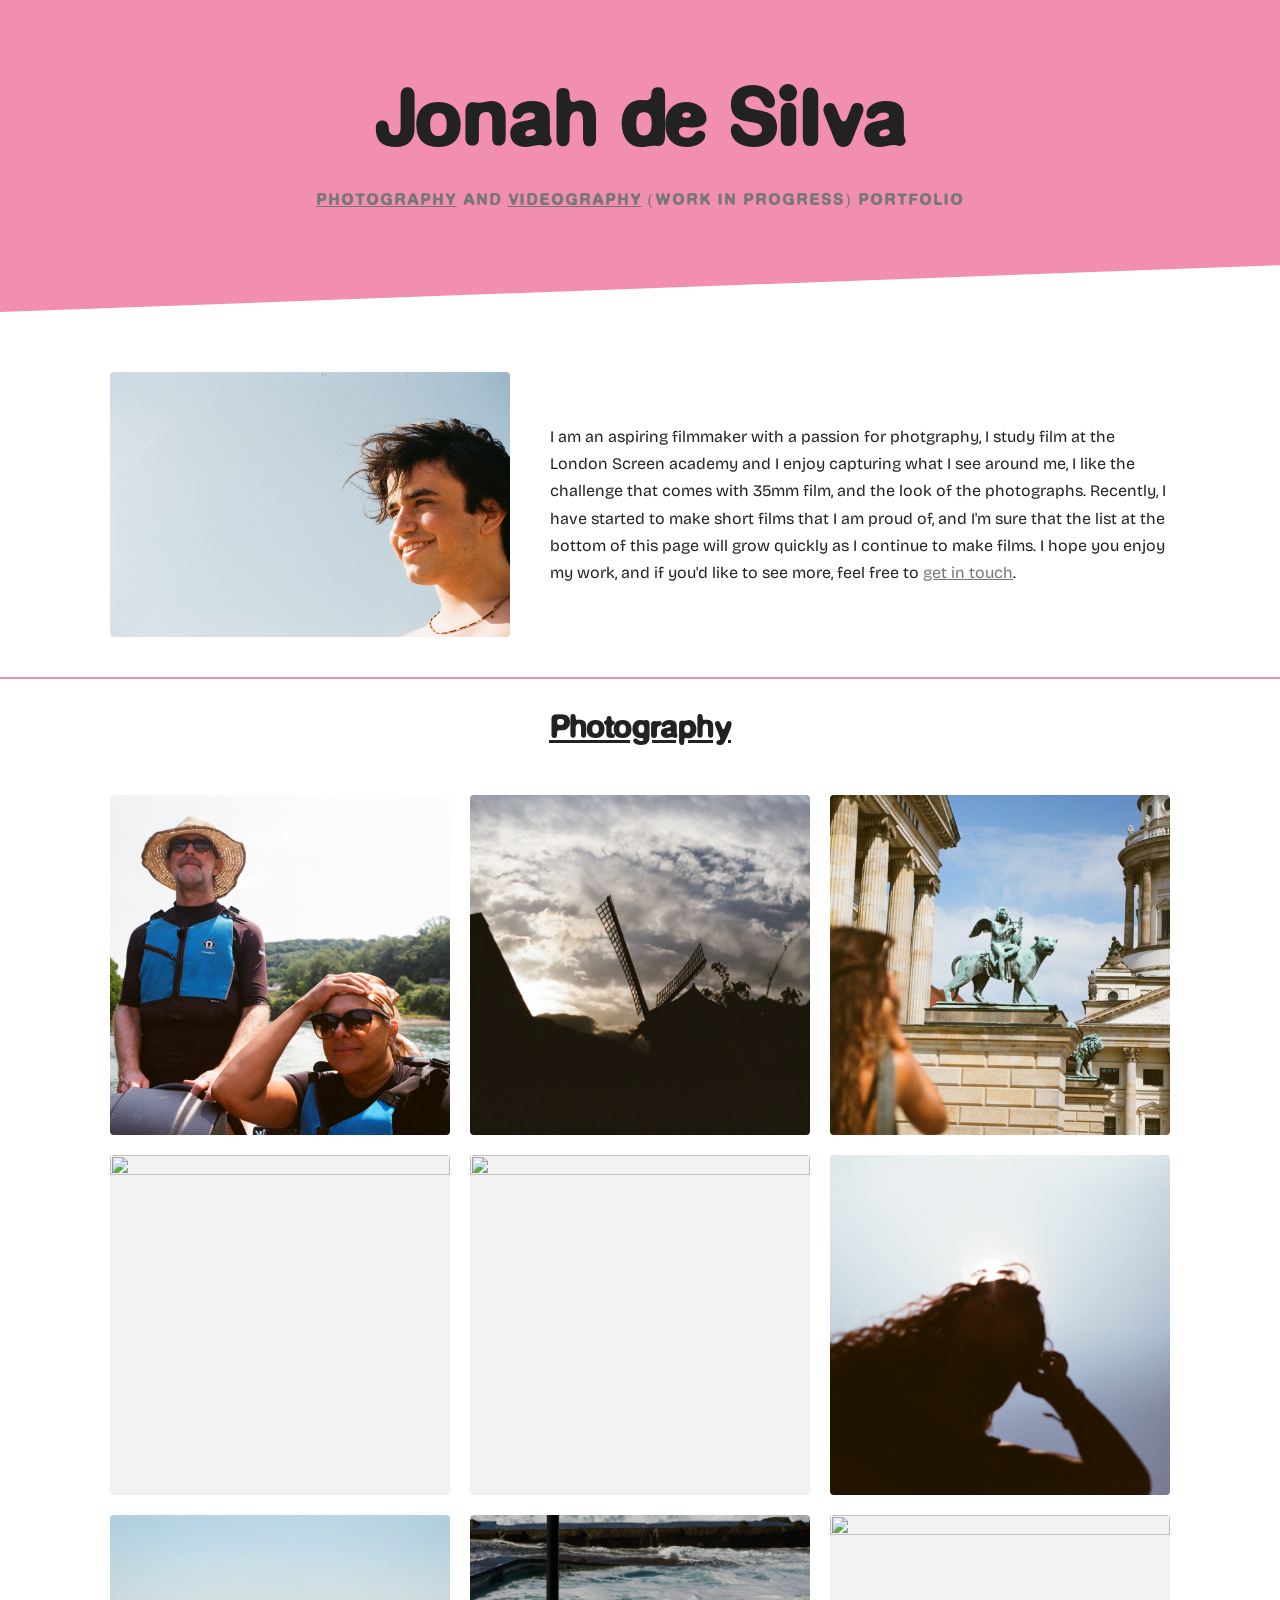
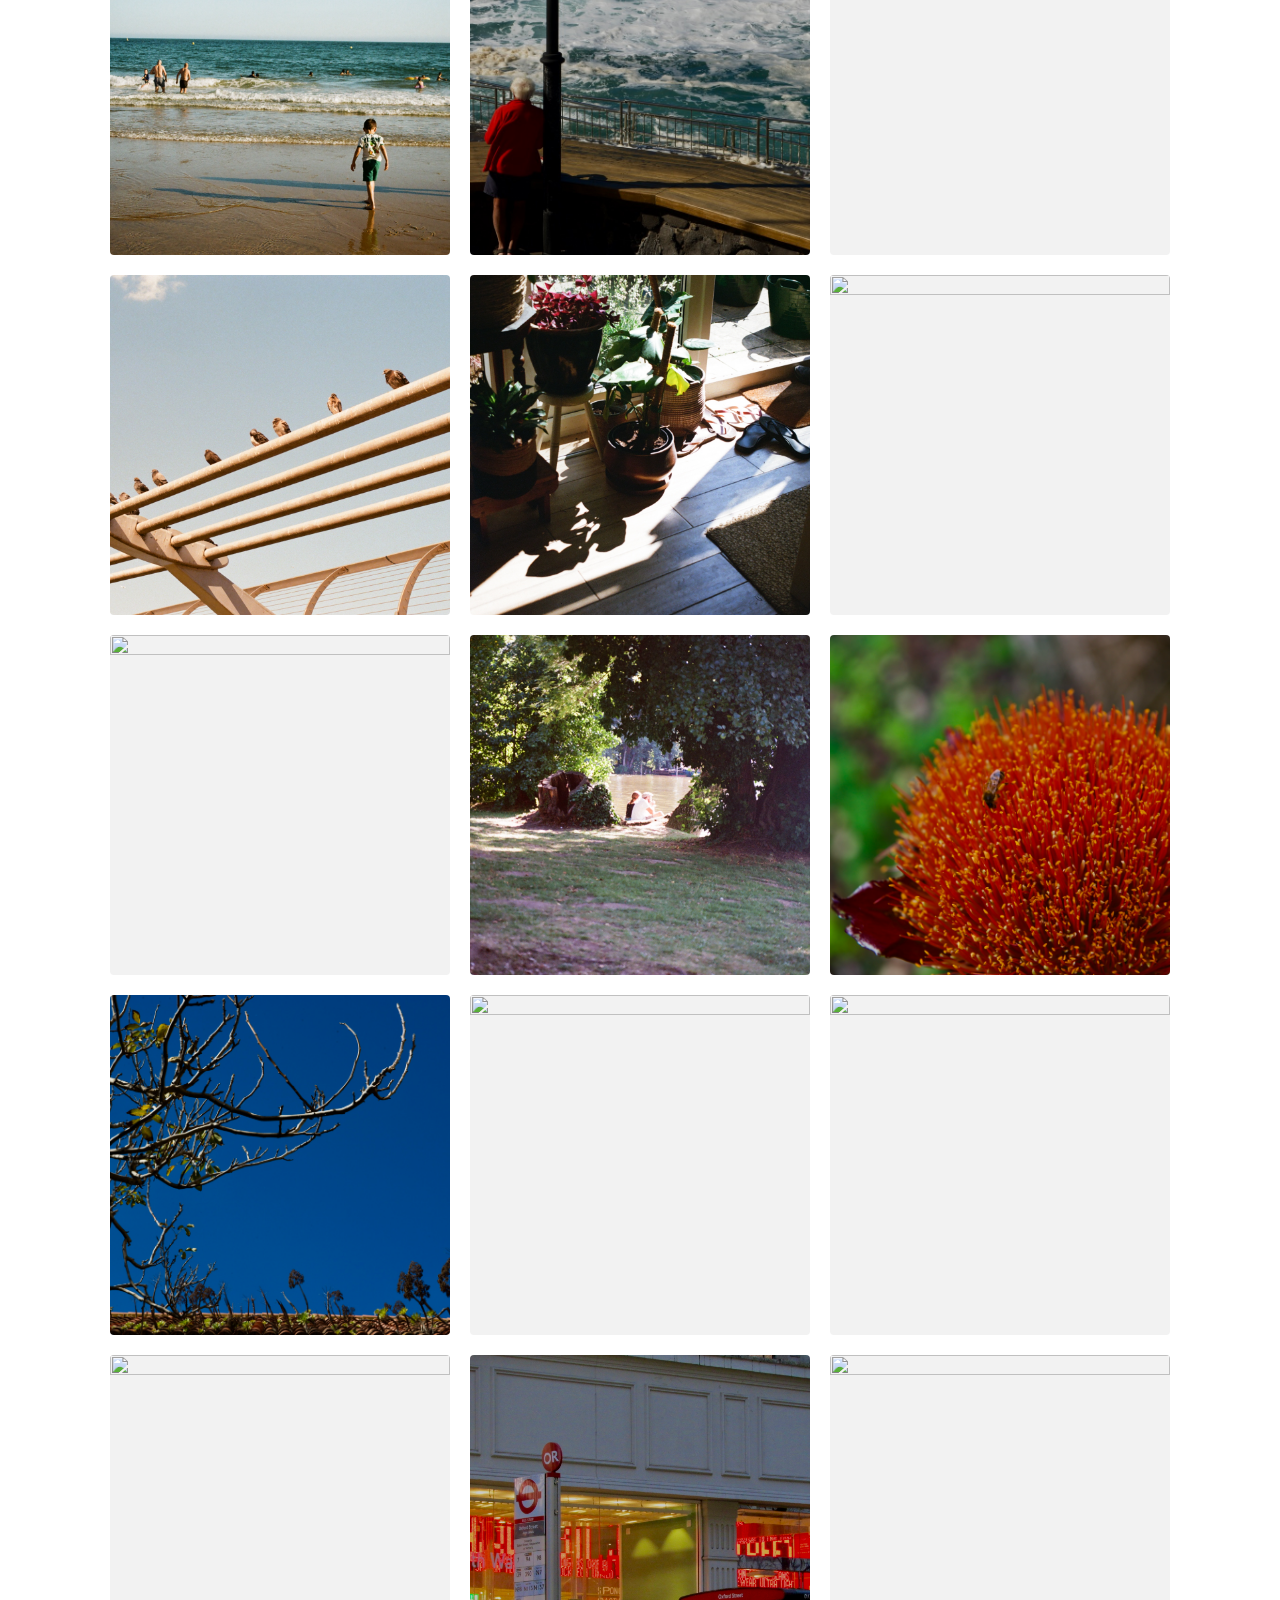
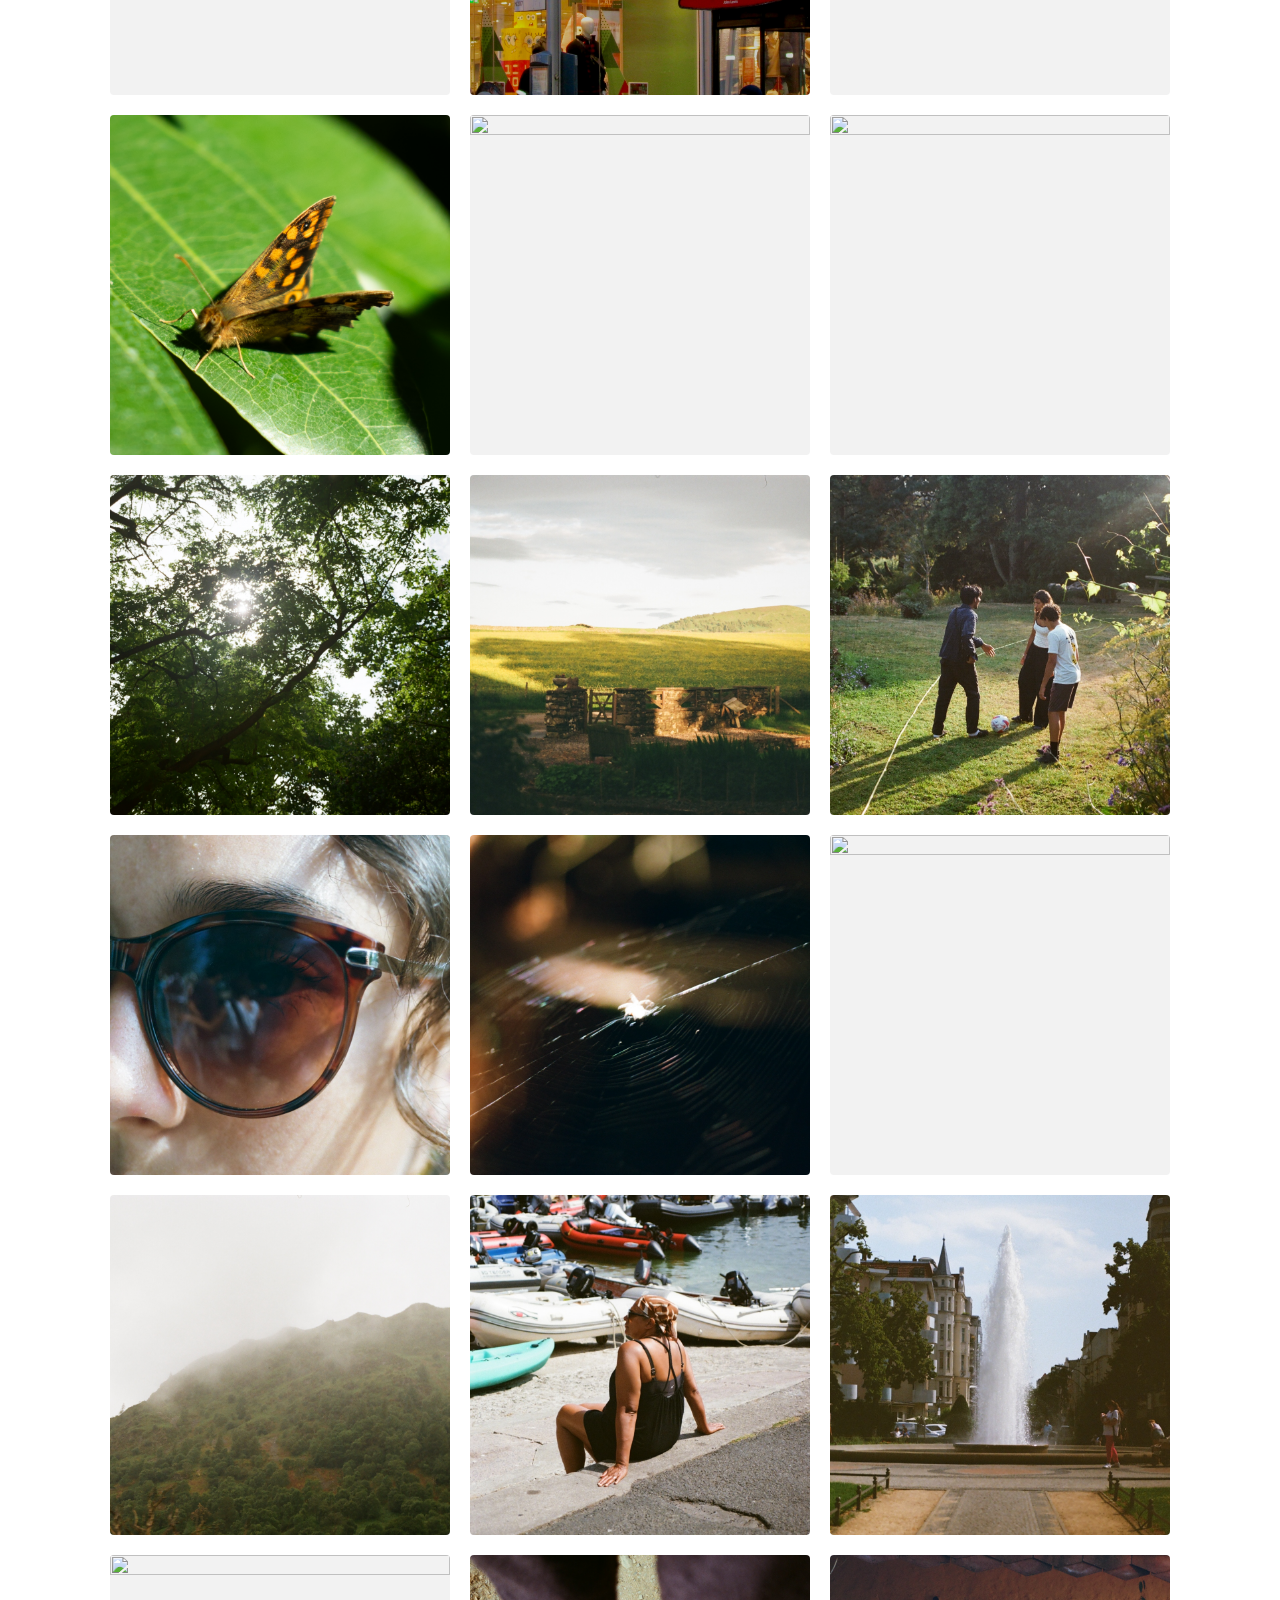
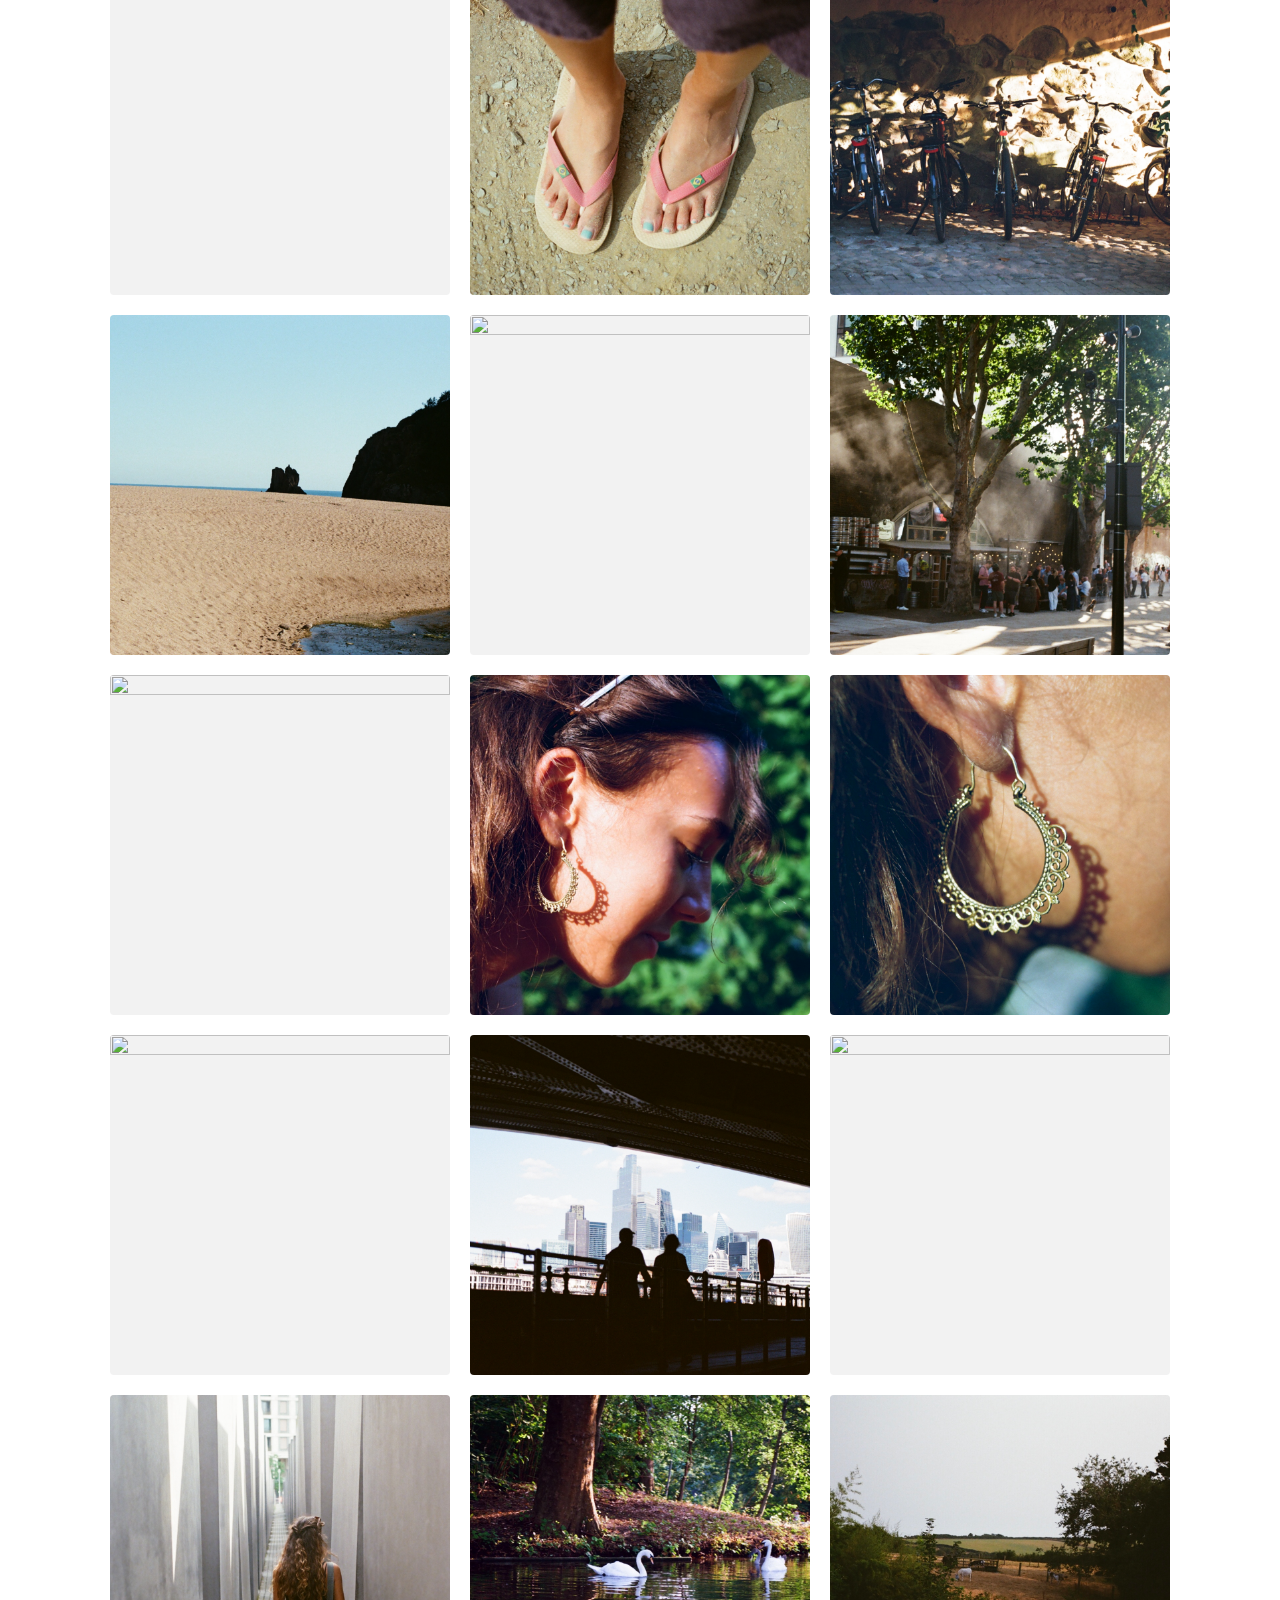
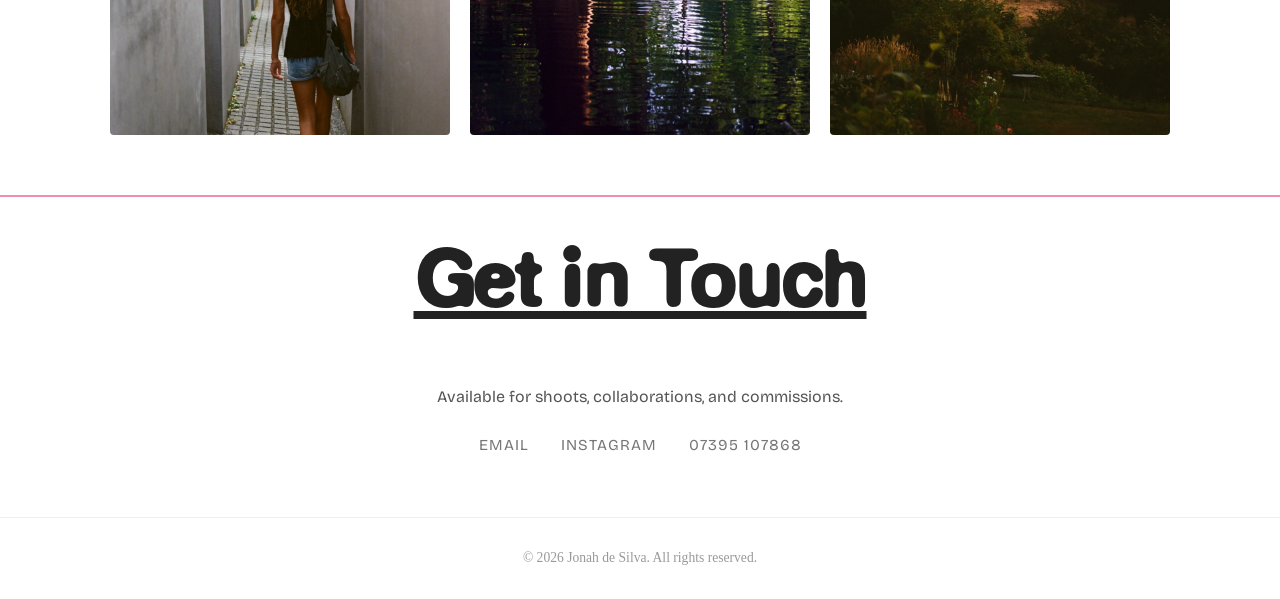
==== index.html @ 6e2b841e "got rid of videos" ====
<!DOCTYPE html>
<html lang="en">
<head>
  <meta charset="UTF-8">
  <meta name="viewport" content="width=device-width, initial-scale=1.0">
  <title>Jonah de Silva</title>
  <link rel="stylesheet" href="style.css">
</head>
<script>
document.addEventListener('DOMContentLoaded', () => {
  document.querySelectorAll('.gallery-item img').forEach(img => {
    img.addEventListener('click', () => {
      img.classList.toggle('zoomed');
      document.body.classList.toggle('lightbox-open');
    });
  });
});  
document.querySelectorAll('.video-item video').forEach(video => {
  video.addEventListener('play', () => {
    document.querySelectorAll('.video-item video').forEach(other => {
      if (other !== video) other.pause();
    });
  });
});
</script>
<body>

  <header class="site-header">
    <h1 class="site-title">Jonah de Silva</h1>
    <p class="site-subtitle"><a href="#photo-gallery">Photography</a> and <a href="#video-gallery">Videography</a> (work in progress) Portfolio</p>
  </header>
 <section class="about-me">
  <div class="about-me-photo">
    <img src="media/photos/headshot.jpg">
  </div>
  <div class="about-me-text">
    <p>I am an aspiring filmmaker with a passion for photgraphy, I study film at the London Screen academy and I enjoy capturing what I see around me, I like the challenge that comes with 35mm film, and the look of the photographs. Recently, I have started to make short films that I am proud of, and I'm sure that the list at the bottom of this page will grow quickly as I continue to make films. I hope you enjoy my work, and if you'd like to see more, feel free to <a href="#contact">get in touch</a>.
</p>
  </div>
</section>
<hr class="pink">
<br>
<h1 class="section-title">Photography</h1>
  <main class="gallery" id="photo-gallery">


        
        <figure class="gallery-item">
            <img src="media/photos/captain & first mate.jpg">
        </figure>
        
        <figure class="gallery-item">
            <img src="media/photos/windmill.jpg">
        </figure>
        
        <figure class="gallery-item">
            <img src="media/photos/genius of music.jpg">
        </figure>
        
        <figure class="gallery-item">
            <img src="media/photos/washing line.jpg">
        </figure>
        
        <figure class="gallery-item">
            <img src="media/photos/oranges.jpg">
        </figure>
        
        <figure class="gallery-item">
            <img src="media/photos/silhouette.jpg">
        </figure>
        
        <figure class="gallery-item">
            <img src="media/photos/english beach.jpg">
        </figure>
        
        <figure class="gallery-item">
            <img src="media/photos/man in red.jpg">
        </figure>
        
        <figure class="gallery-item">
            <img src="media/photos/girl in the sun.jpg">
        </figure>
        
        <figure class="gallery-item">
            <img src="media/photos/the flock.jpg">
        </figure>
        
        <figure class="gallery-item">
            <img src="media/photos/flip-flops 2.JPG">
        </figure>

        <figure class="gallery-item">
            <img src="media/photos/ship.jpg">
        </figure>
        
        <figure class="gallery-item">
            <img src="media/photos/orange flowers.jpg">
        </figure>
        
        <figure class="gallery-item">
            <img src="media/photos/couple.jpg">
        </figure>
        
        <figure class="gallery-item">
            <img src="media/photos/orange flower.jpg">
        </figure>
        
        <figure class="gallery-item">
            <img src="media/photos/tree and sky.jpg">
        </figure>
        
        <figure class="gallery-item">
            <img src="media/photos/santa maria.jpg">
        </figure>
        
        <figure class="gallery-item">
            <img src="media/photos/trafalgar square.jpg">
        </figure>
        
        <figure class="gallery-item">
            <img src="media/photos/girl with lights.jpg">
        </figure>
        
        <figure class="gallery-item">
            <img src="media/photos/uniqlo.jpg">
        </figure>
        
        <figure class="gallery-item">
            <img src="media/photos/squirrels.jpg">
        </figure>
        
        <figure class="gallery-item">
            <img src="media/photos/butterfly.jpg">
        </figure>
        
        <figure class="gallery-item">
            <img src="media/photos/doorway with graffiti.jpg">
        </figure>
        
        <figure class="gallery-item">
            <img src="media/photos/koi.jpg">
        </figure>
        
        <figure class="gallery-item">
            <img src="media/photos/sunlight through leaves.jpg">
        </figure>
        
        <figure class="gallery-item">
            <img src="media/photos/sunny cumbria.jpg">
        </figure>
        
        <figure class="gallery-item">
            <img src="media/photos/english country garden.jpg">
        </figure>
        
        <figure class="gallery-item">
            <img src="media/photos/glasses.jpg">
        </figure>
        
        <figure class="gallery-item">
            <img src="media/photos/spider's web.jpg">
        </figure>
        
        <figure class="gallery-item">
            <img src="media/photos/girl in red.jpg">
        </figure>
        
        <figure class="gallery-item">
            <img src="media/photos/foggy hill.jpg">
        </figure>
        
        <figure class="gallery-item">
            <img src="media/photos/woman at the seaside.jpg">
        </figure>
        
        <figure class="gallery-item">
            <img src="media/photos/fountain.jpg">
        </figure>
        
        <figure class="gallery-item">
            <img src="media/photos/flower specimen.jpg">
        </figure>
        
        <figure class="gallery-item">
            <img src="media/photos/flip-flops.jpg">
        </figure>
        
        <figure class="gallery-item">
            <img src="media/photos/bikes.jpg">
        </figure>
        
        <figure class="gallery-item">
            <img src="media/photos/rock.jpg">
        </figure>
        
        <figure class="gallery-item">
            <img src="media/photos/trapeze.jpg">
        </figure>
        
        <figure class="gallery-item">
            <img src="media/photos/waterloo sunset.jpg">
        </figure>

        <figure class="gallery-item">
            <img src="media/photos/trees.jpg">
        </figure>
        
        <figure class="gallery-item">
            <img src="media/photos/girl in the sun 2.jpg">
        </figure>
        
        <figure class="gallery-item">
            <img src="media/photos/earring.jpg">
        </figure>
        
        <figure class="gallery-item">
            <img src="media/photos/happy girl.jpg">
        </figure>
        
        <figure class="gallery-item">
            <img src="media/photos/under the bridge.jpg">
        </figure>
        
        <figure class="gallery-item">
            <img src="media/photos/tree.jpg">
        </figure>
        
        <figure class="gallery-item">
            <img src="media/photos/in memoriam.jpg">
        </figure>
        
        <figure class="gallery-item">
            <img src="media/photos/swan lake.jpg">
        </figure>
        
        <figure class="gallery-item">
            <img src="media/photos/horses.jpg">
        </figure>
        
  </main>
<hr class="pink">
<br>
<h1 class="contact-header" id="contact">Get in Touch</h1>
  <div class="contact-info">
    <p>Available for shoots, collaborations, and commissions.</p>
    <ul class="contact-links">
      <li><a href="mailto:jonahdesilva@icloud.com">Email</a></li>
      <li><a href="https://www.instagram.com/jonahdfilm" target="_blank">Instagram</a></li>
      <li><a href="tel:+44 7395 107868">07395 107868</a></li>
    </ul>
  </div>
  <footer class="site-footer">
    <p>&copy; 2026 Jonah de Silva. All rights reserved.</p>
  </footer>
<script>
document.addEventListener('DOMContentLoaded', () => {
  document.querySelectorAll('.gallery-item img').forEach(img => {
    img.addEventListener('click', () => {
      img.classList.toggle('zoomed');
      document.body.classList.toggle('lightbox-open');
    });
  });
});  
document.querySelectorAll('.video-item video').forEach(video => {
  video.addEventListener('play', () => {
    document.querySelectorAll('.video-item video').forEach(other => {
      if (other !== video) other.pause();
    });
  });
});
</script>
</body>
</html>
---- style.css ----
@font-face {
  font-family: Italiana;
  src: url(fonts/Italiana-Regular.ttf);
}
@font-face {
  font-family: DeFonte;
  src: url(fonts/DeFonte/DeFonte_reduced_DemiGras.otf);
}
@font-face {
  font-family: IBM Plex Mono;
  src: url(fonts/ibm_plex_mono/IBMPlexMono-Regular.ttf);
}
@font-face {
  font-family: Bricolage;
  src: url(fonts/BricolageGrotesque-VariableFont_opsz,wdth,wght.ttf);
}
html {
  scroll-behavior: smooth;
}
/* ===== Reset & base ===== */
* {
  box-sizing: border-box;
  margin: 0;
  padding: 0;
}

body {
  background-color: #ffffff;
  color: #222222;
  line-height: 1.5;
}

/* ===== Header ===== */
.site-header {
   text-align: center; 
   padding:  60px 20px 60px; 
   font-family: 'DeFonte';
  background-color: #f28fb1;
  clip-path: polygon(0 0, 100% 0, 100% 85%, 0 100%);
  padding-bottom: 100px;
  position: relative;
  overflow: hidden;
  }
.site-title {
  font-size: 5rem;
  font-weight: 600;
  letter-spacing: 0.5px;
  font-family: 'DeFonte';
}
a:link {
  color: #777777;
  text-decoration: underline;
}
a:visited {
  color: #777777;
  text-decoration: none;
}
.site-subtitle {
  margin-top: 8px;
  font-size: 1rem;
  color: #777777;
  text-transform: uppercase;
  letter-spacing: 2px;
}
.about-me {
  display: flex;
  align-items: center;
  gap: 40px;
  max-width: 1100px;
  margin: 0 auto;
  padding: 60px 20px 40px;
}

.about-me-photo {
  flex: 0 0 400px; /* fixed width for the image column */
}

.about-me-photo img {
  display: block;
  width: 100%;
  object-fit: cover;
  border-radius: 4px;
}

.about-me-text {
  flex: 1;
  font-family: 'Bricolage';
  font-size: 1rem;
  line-height: 1.7;
  color: #222222;
}

.section-title {
  font-family: 'DeFonte';
  font-size: 2rem;
  font-weight: 600;
  margin-bottom: 20px;
  text-align: center;
  color: #222222;
  text-decoration: underline;
}
hr.pink {
  border: 1px solid #f28fb1;
}
/* Stack vertically on small screens */
@media (max-width: 600px) {
  .about-me {
    flex-direction: column;
    text-align: center;
  }

  .about-me-photo {
    flex: none;
    width: 100%;
    max-width: 300px;
  }
}
/* ===== Photo grid ===== */
.gallery {
  display: grid;
  grid-template-columns: repeat(3, 1fr);
  gap: 20px;
  max-width: 1100px;
  margin: 0 auto;
  padding: 1.5rem 20px 60px;
}

.gallery-item {
  position: relative;
  overflow: hidden;
  border-radius: 4px;
  background-color: #f2f2f2;
}

.gallery-item img {
  display: block;
  width: 100%;
  aspect-ratio: 1 / 1;
  object-fit: cover;
  transition: transform 0.3s ease;
}

.gallery-item:hover img {
  transform: scale(1.05);
}
/* ===== Lightbox ===== */
.gallery-item img {
  cursor: zoom-in;
}

.gallery-item img.zoomed {
  position: fixed;
  top: 50%;
  left: 50%;
  transform: translate(-50%, -50%);
  width: auto;
  height: auto;
  max-width: calc(100vw - 2em);
  max-height: calc(100vh - 2em);
  object-fit: contain;
  background-color: transparent;
  border-radius: 8px;
  z-index: 1000;
  cursor: zoom-out;
  aspect-ratio: auto;
  transition: transform 0.3s ease, width 0.3s ease, height 0.3s ease;
}

body.lightbox-open::before {
  content: "";
  position: fixed;
  top: 0;
  left: 0;
  width: 100vw;
  height: 100vh;
  backdrop-filter: blur(12px);
  z-index: 999;
}

.site-footer {
  text-align: center;
  padding: 30px 20px;
  color: #999999;
  font-size: 0.85rem;
  border-top: 1px solid #eeeeee;
}

@media (max-width: 480px) {
  .gallery {
    grid-template-columns: 1fr;
  }
}

.video-gallery {
  max-width: 1100px;
  margin: 0 auto;
  display: grid;
  grid-template-columns: repeat(2, 1fr);
  gap: 1.5rem;
  padding: 1.5rem 20px 60px;
}

.video-item video {
  width: 100%;
  height: auto;
  display: block;
  border-radius: 4px;
}

.video-title {
  font-family: 'DeFonte';
  font-size: 1.5rem;
  font-weight: 600;
  margin-bottom: 0.5rem;
  text-align: center;
  color: #777777;
}
@media (max-width: 700px) {
  .video-gallery {
    grid-template-columns: 1fr;
  }
}

.contact-info {
  max-width: 1100px;
  margin: 0 auto;
  padding: 1.5rem 20px 60px;
  text-align: center;
  font-family: 'Bricolage';
}

.contact-info > p {
  color: #555555;
  margin-bottom: 1.5rem;
}

.contact-header {
  font-family: 'DeFonte';
  font-size: 5rem;
  font-weight: 600;
  margin-bottom: 20px;
  text-align: center;
  color: #222222;
  text-decoration: underline;
}
.contact-links {
  list-style: none;
  display: flex;
  justify-content: center;
  gap: 2rem;
  flex-wrap: wrap;
}

.contact-links a {
  color: #777777;
  text-decoration: none;
  text-transform: uppercase;
  letter-spacing: 1px;
  font-size: 0.95rem;
  border-bottom: 1px solid transparent;
  transition: border-color 0.2s ease, color 0.2s ease;
}

.contact-links a:hover {
  color: #f28fb1;
  border-bottom-color: #f28fb1;
}
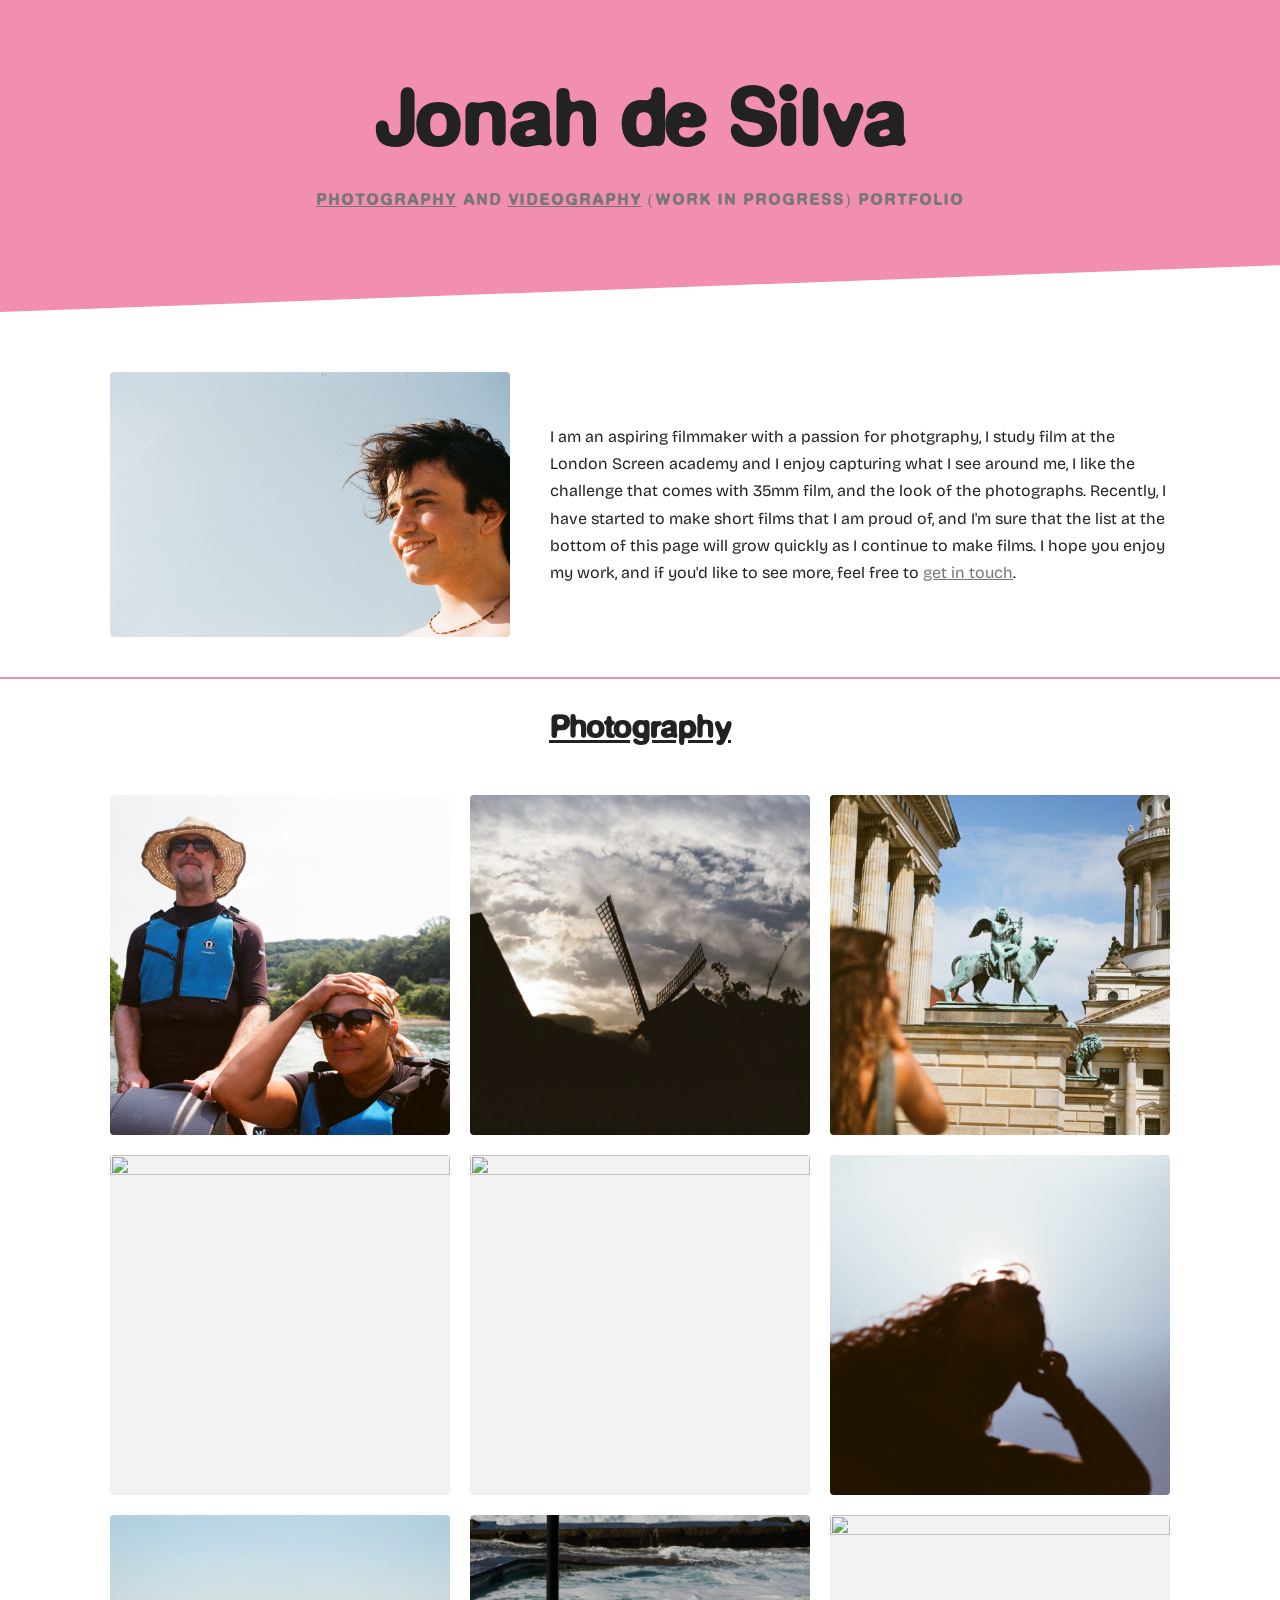
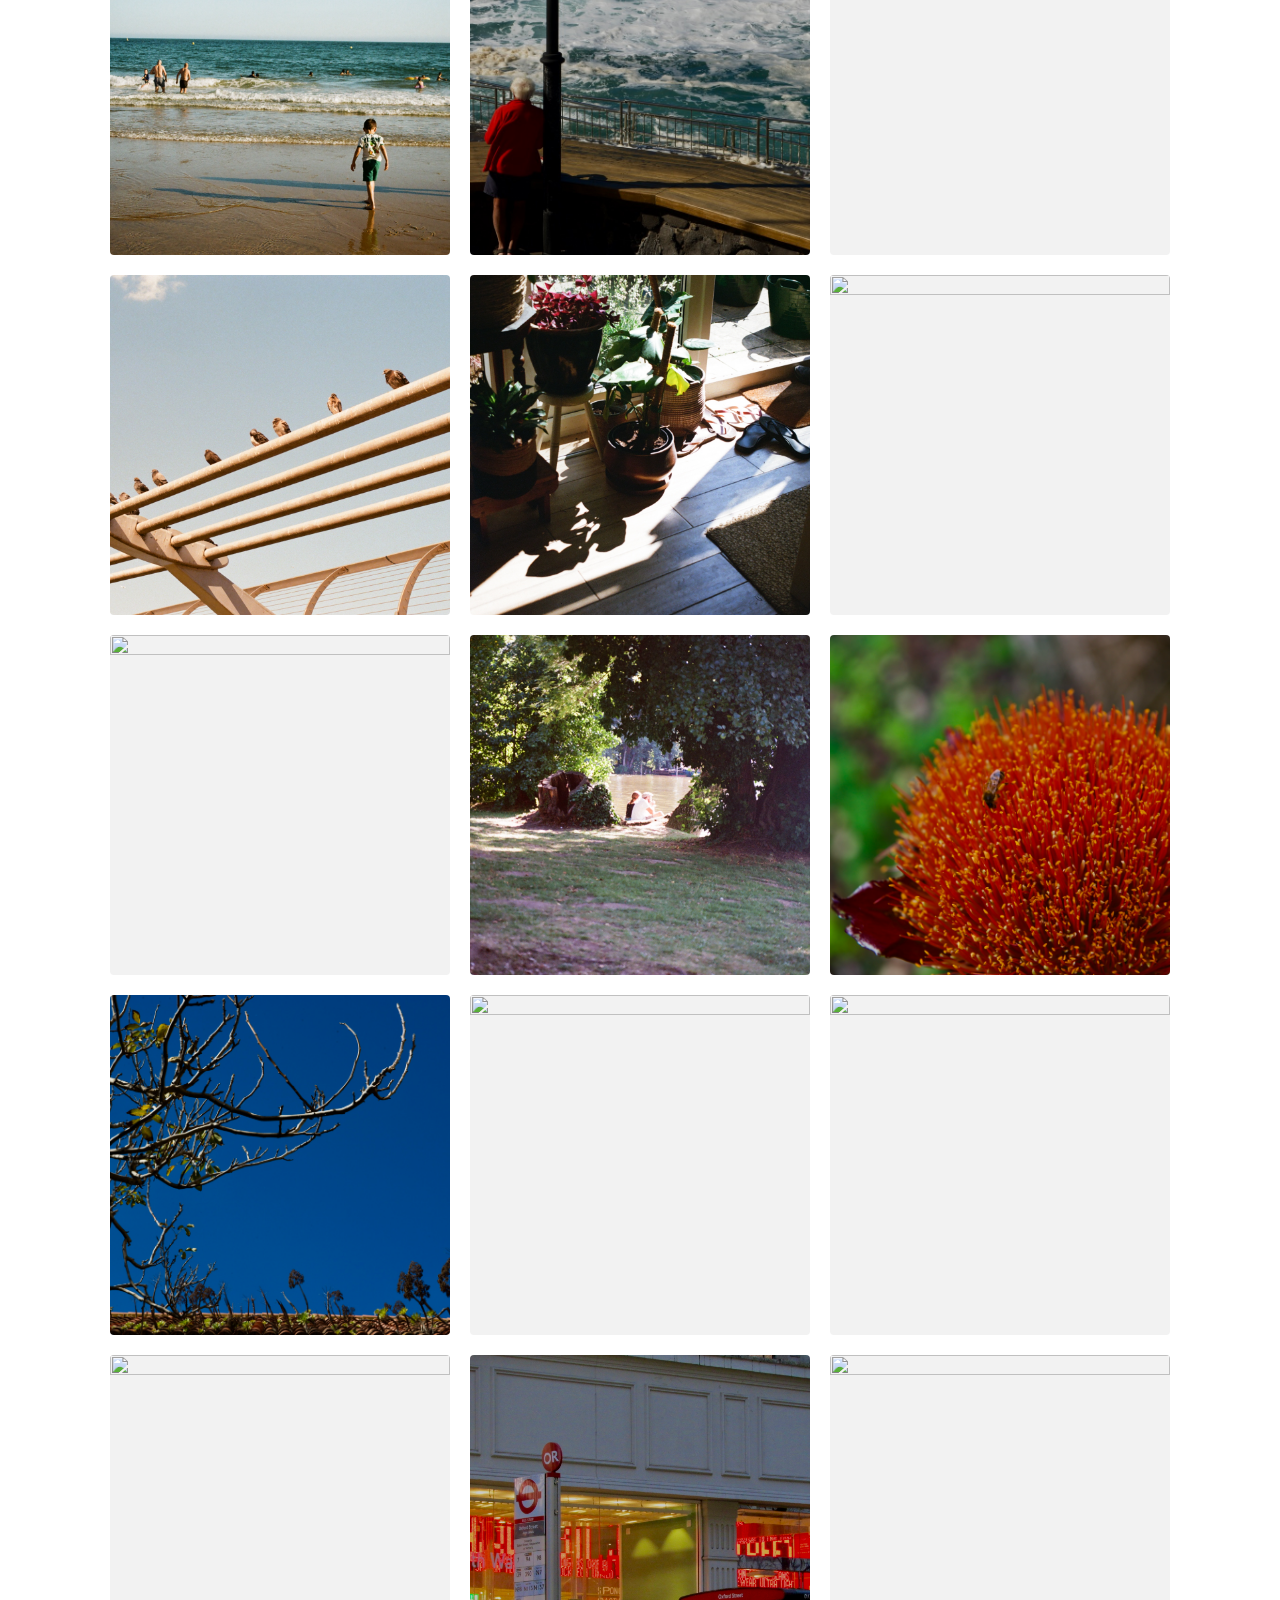
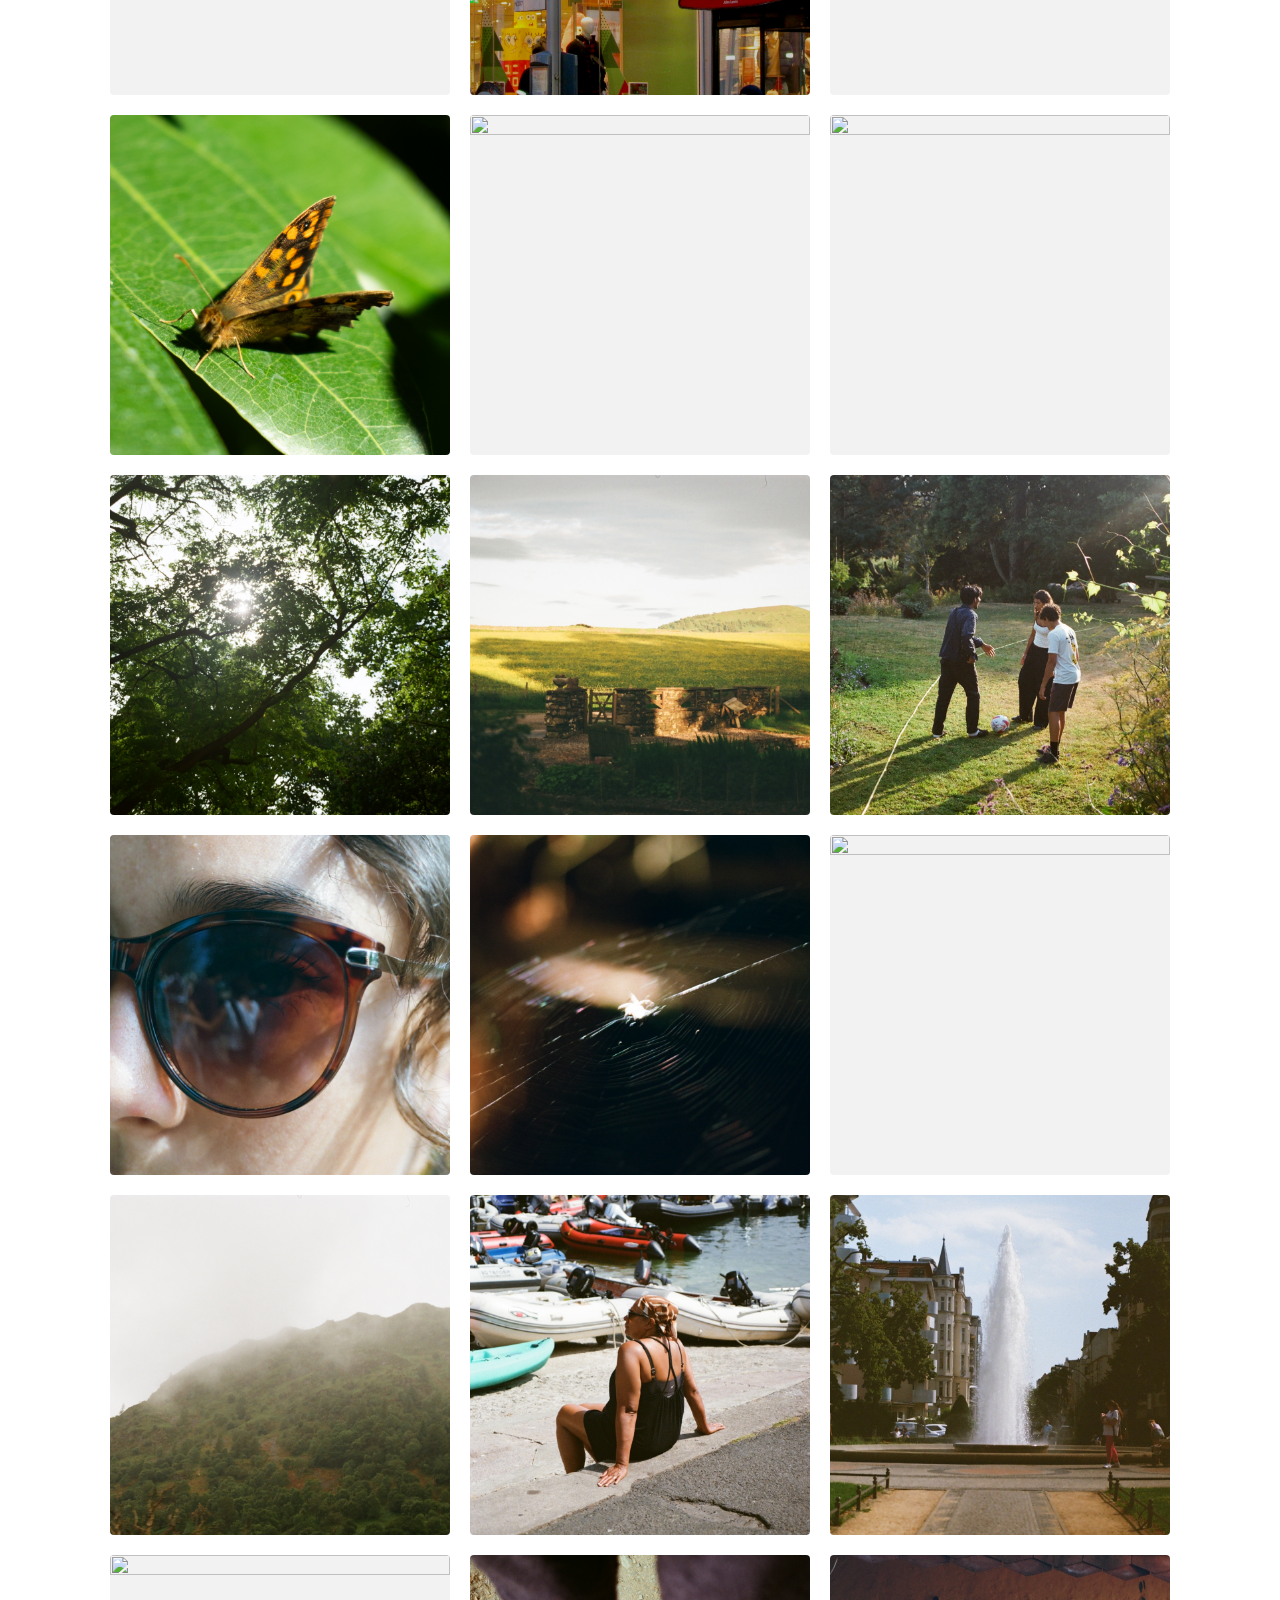
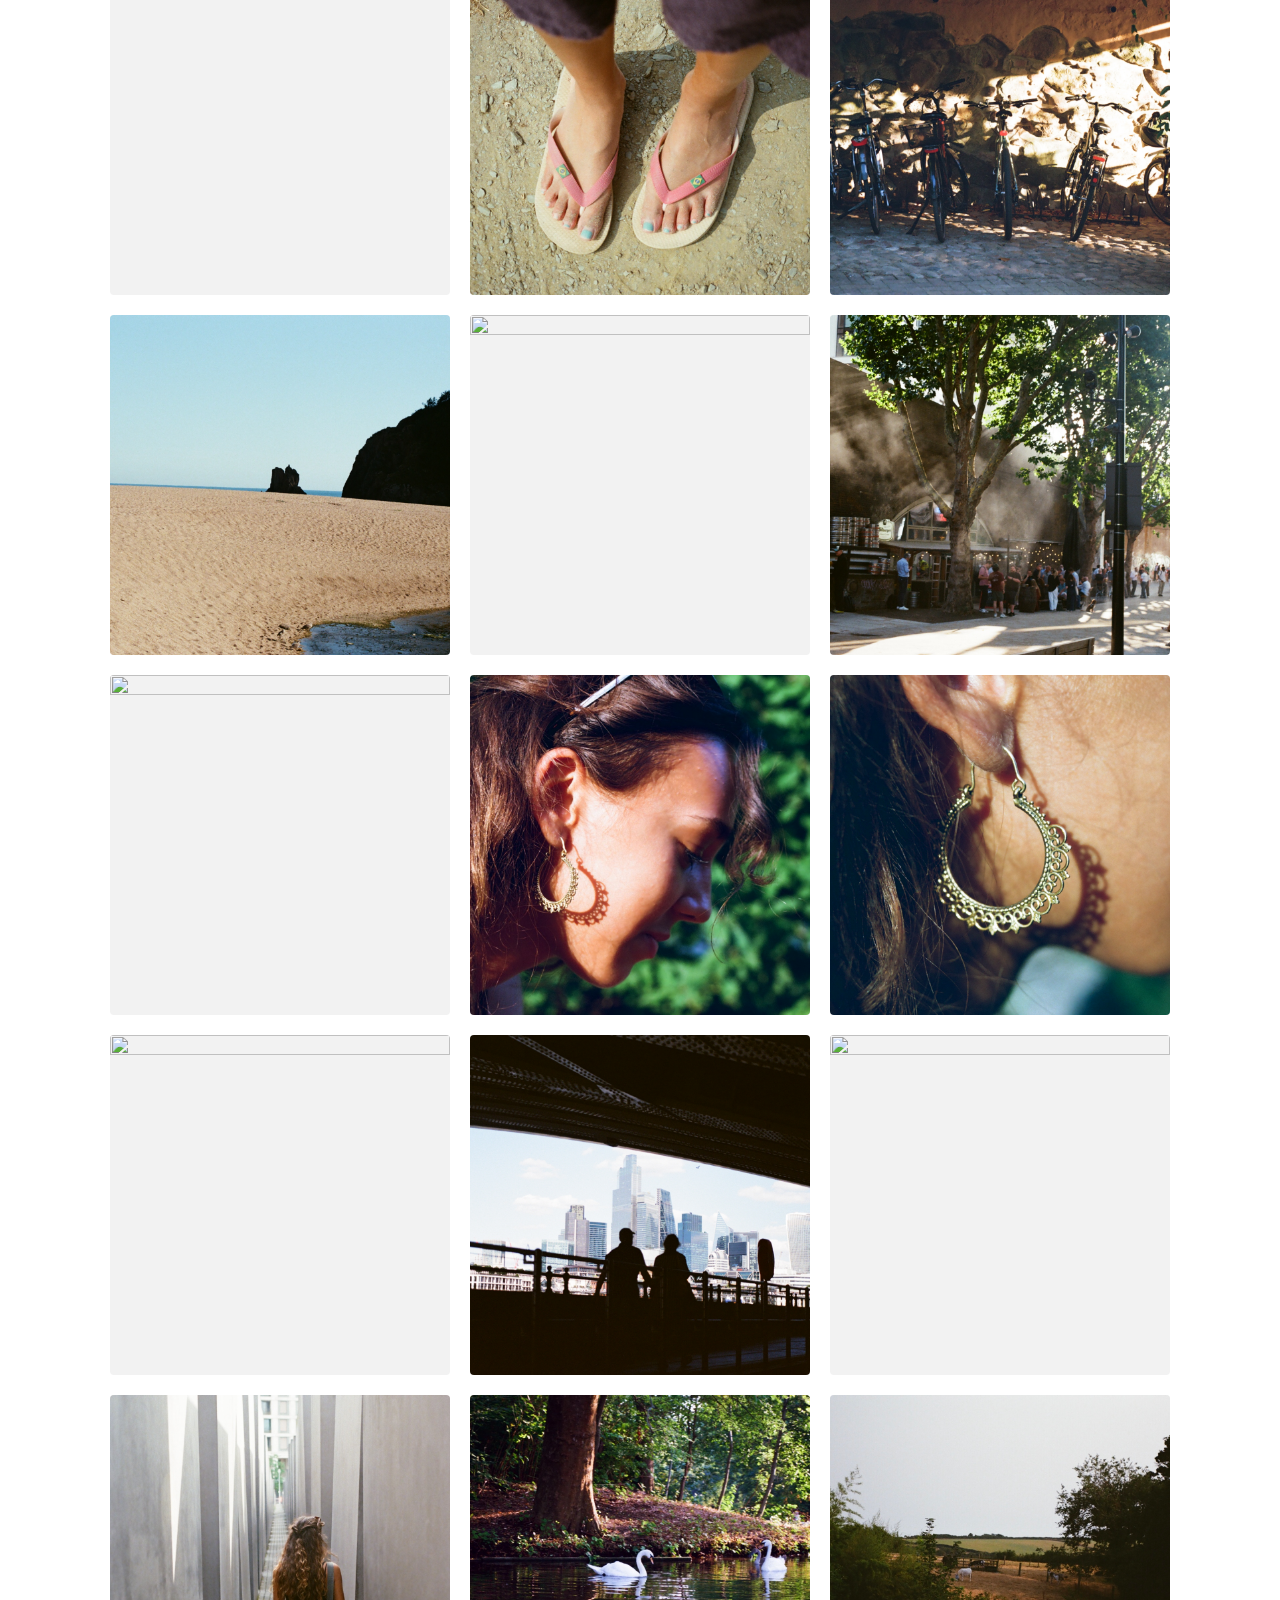
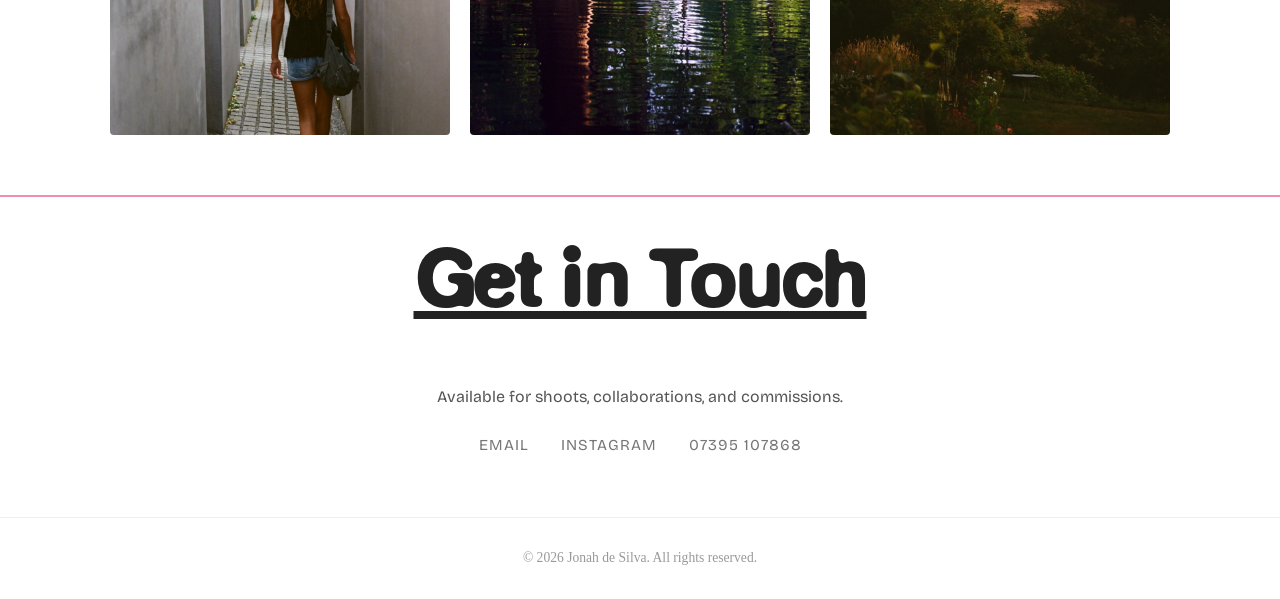
==== commit a2dcdbe4: "sorted bug and got rid of videos really" ====
--- a/index.html
+++ b/index.html
@@ -6,23 +6,6 @@
   <title>Jonah de Silva</title>
   <link rel="stylesheet" href="style.css">
 </head>
-<script>
-document.addEventListener('DOMContentLoaded', () => {
-  document.querySelectorAll('.gallery-item img').forEach(img => {
-    img.addEventListener('click', () => {
-      img.classList.toggle('zoomed');
-      document.body.classList.toggle('lightbox-open');
-    });
-  });
-});  
-document.querySelectorAll('.video-item video').forEach(video => {
-  video.addEventListener('play', () => {
-    document.querySelectorAll('.video-item video').forEach(other => {
-      if (other !== video) other.pause();
-    });
-  });
-});
-</script>
 <body>
 
   <header class="site-header">
@@ -268,6 +251,7 @@
     });
   });
 });
+
 </script>
 </body>
 </html>
--- a/style.css
+++ b/style.css
@@ -148,11 +148,15 @@
   cursor: zoom-in;
 }
 
+@keyframes zoomIn {
+  from { transform: scale(0.85); opacity: 0; }
+  to   { transform: scale(1); opacity: 1; }
+}
+
 .gallery-item img.zoomed {
   position: fixed;
-  top: 50%;
-  left: 50%;
-  transform: translate(-50%, -50%);
+  inset: 0;
+  margin: auto;
   width: auto;
   height: auto;
   max-width: calc(100vw - 2em);
@@ -163,7 +167,7 @@
   z-index: 1000;
   cursor: zoom-out;
   aspect-ratio: auto;
-  transition: transform 0.3s ease, width 0.3s ease, height 0.3s ease;
+  animation: zoomIn 0.3s ease forwards;
 }
 
 body.lightbox-open::before {
@@ -205,7 +209,7 @@
   height: auto;
   display: block;
   border-radius: 4px;
-}
+} 
 
 .video-title {
   font-family: 'DeFonte';
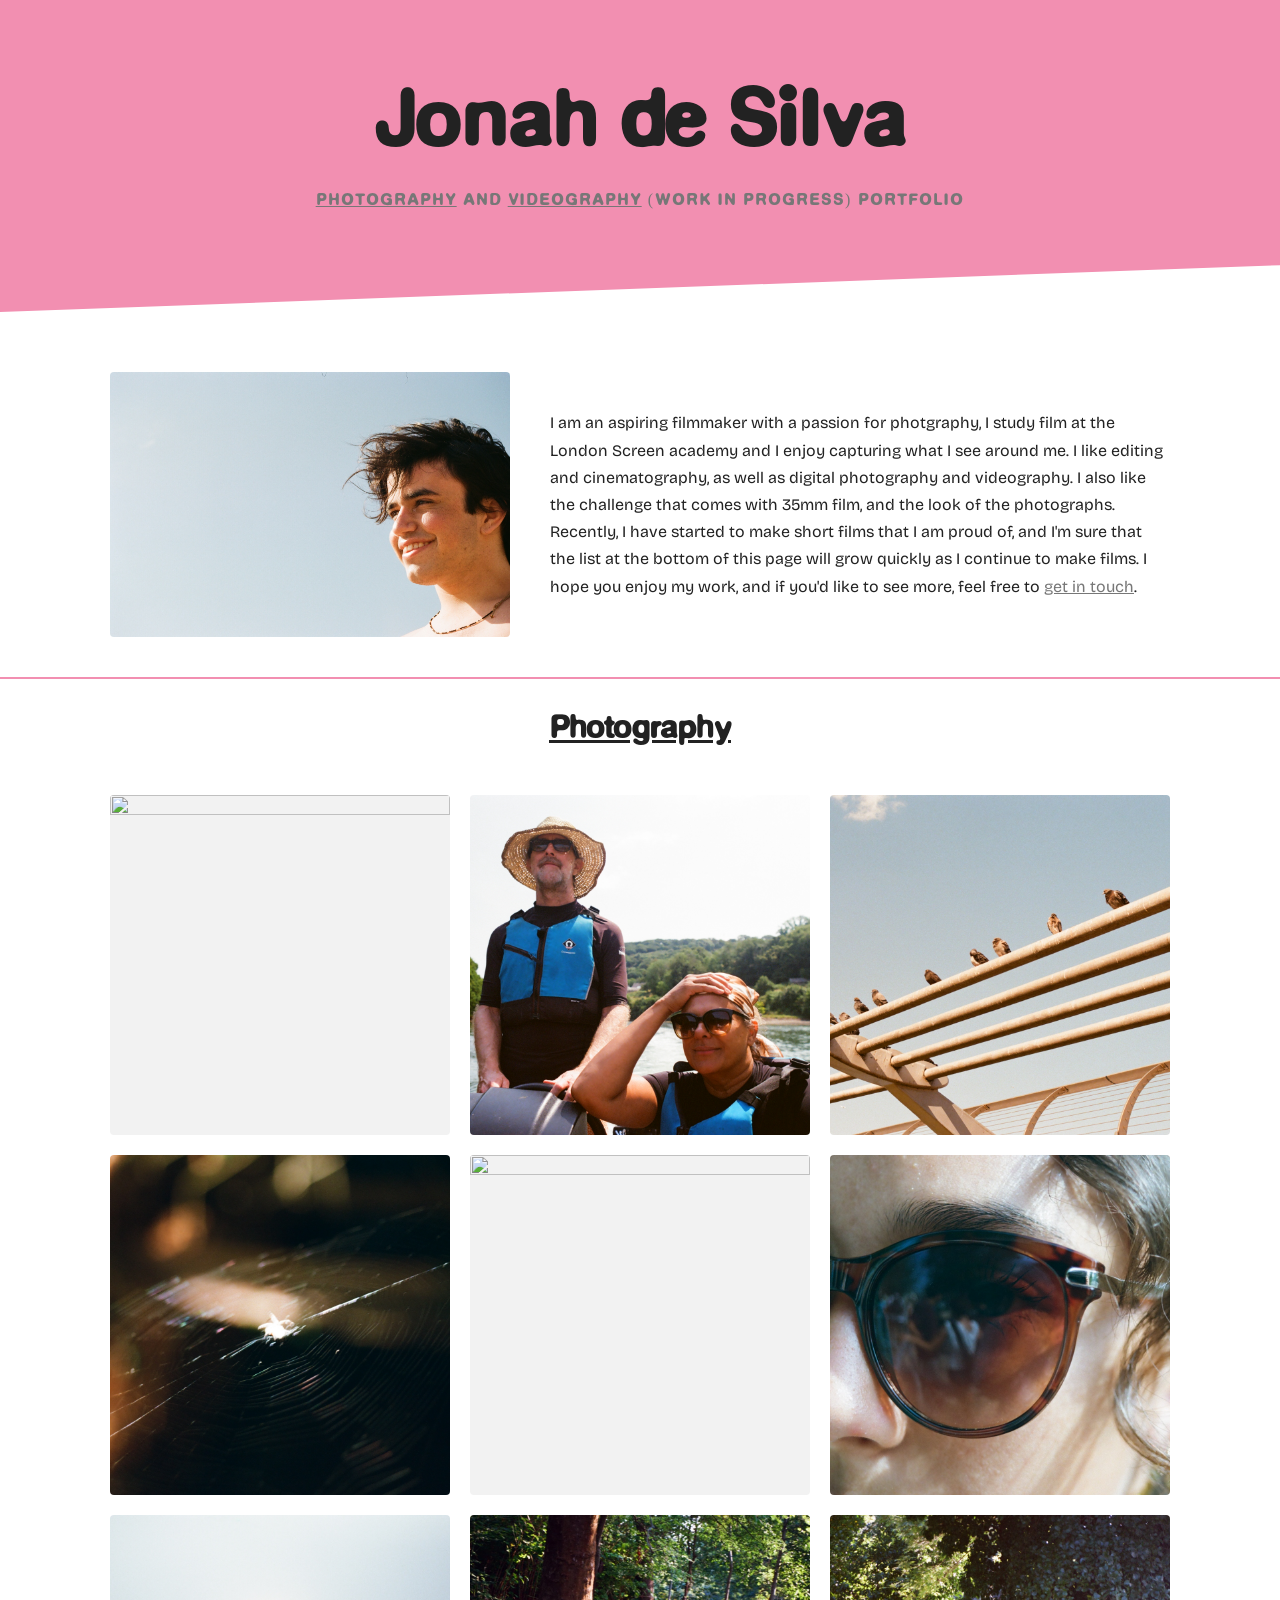
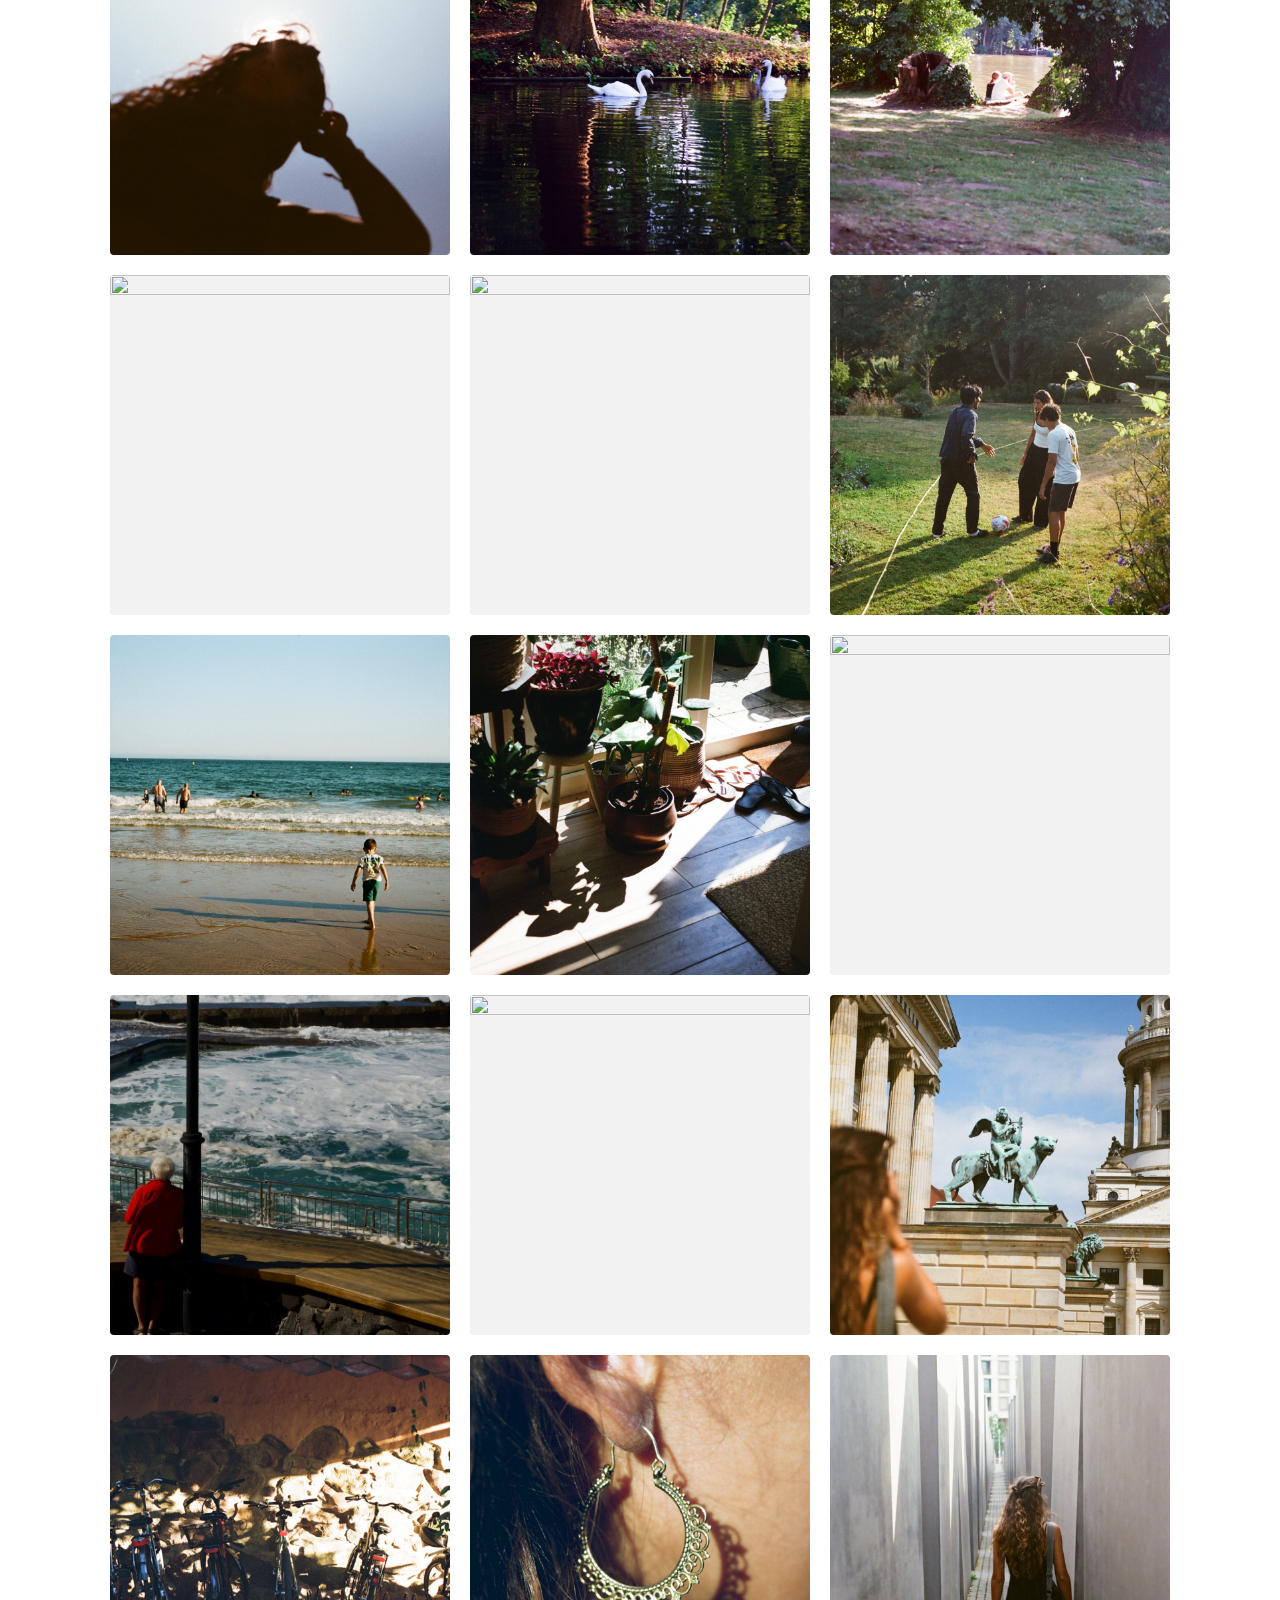
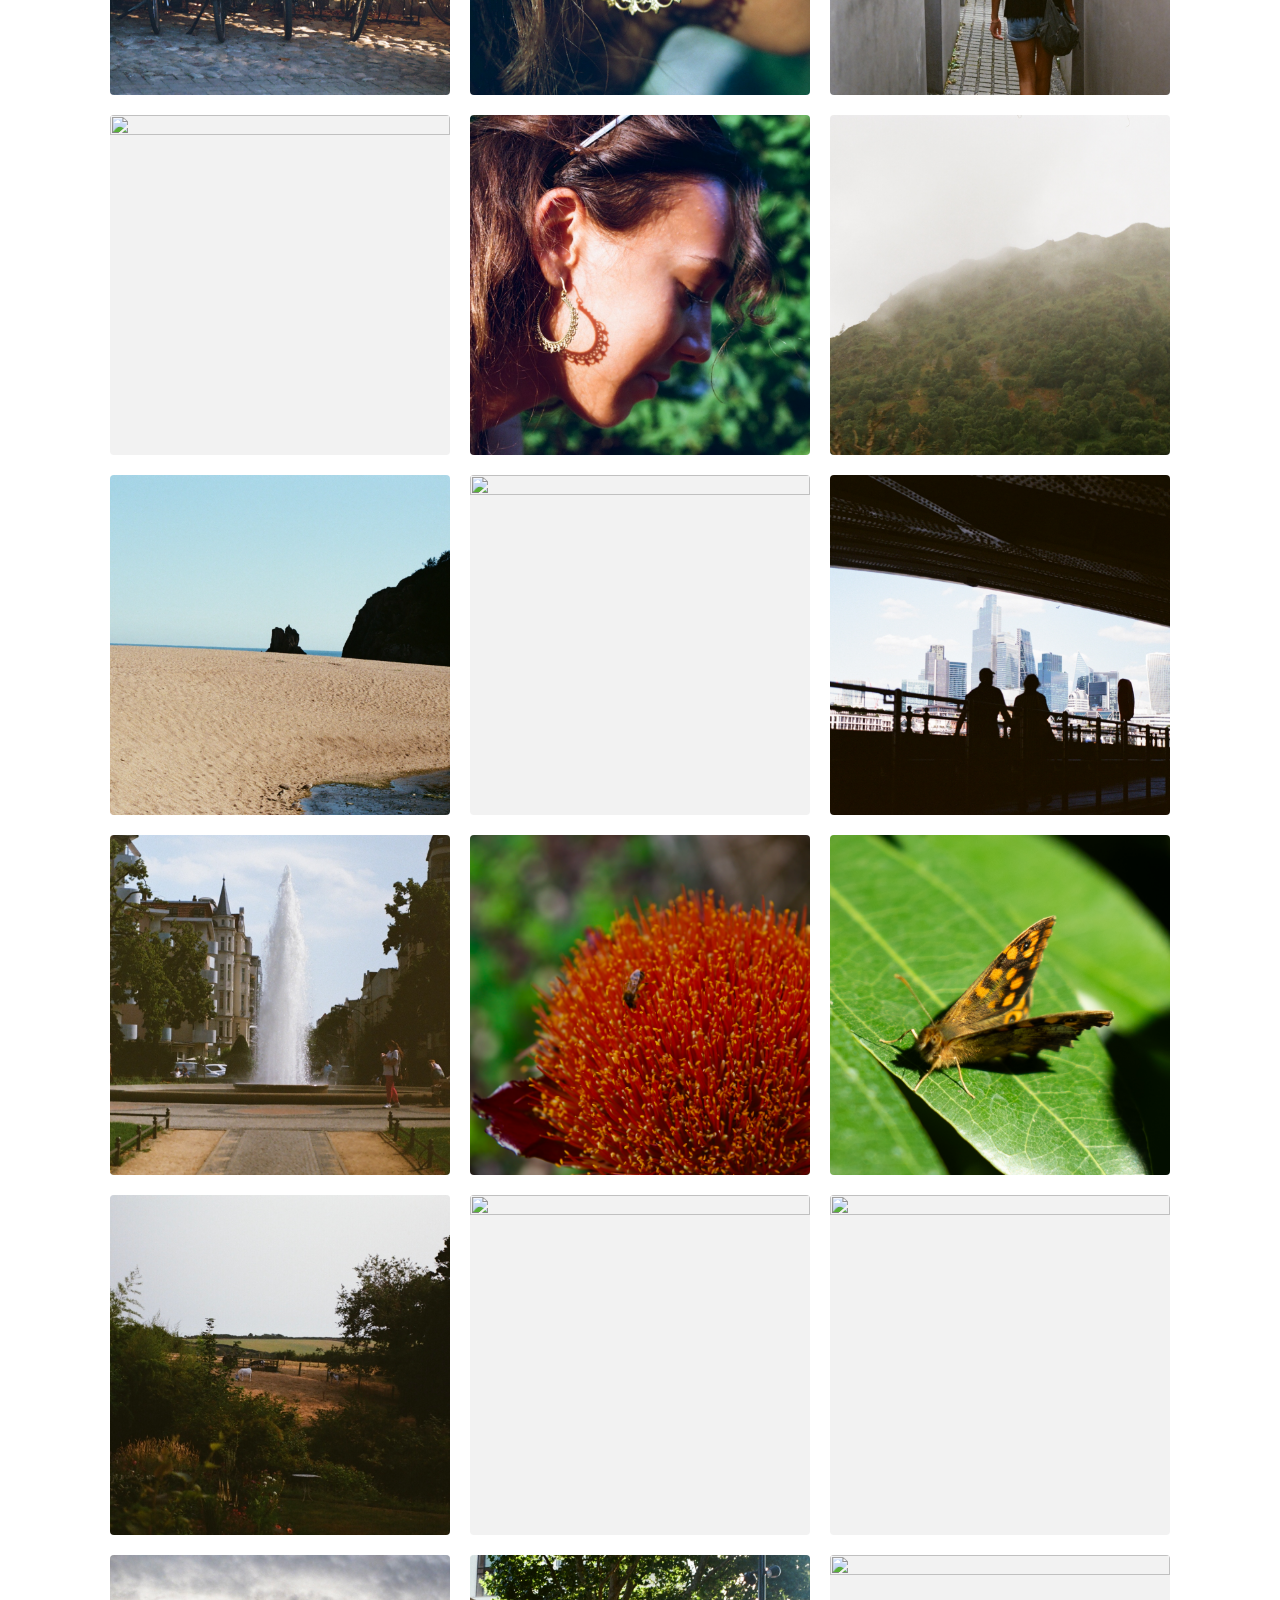
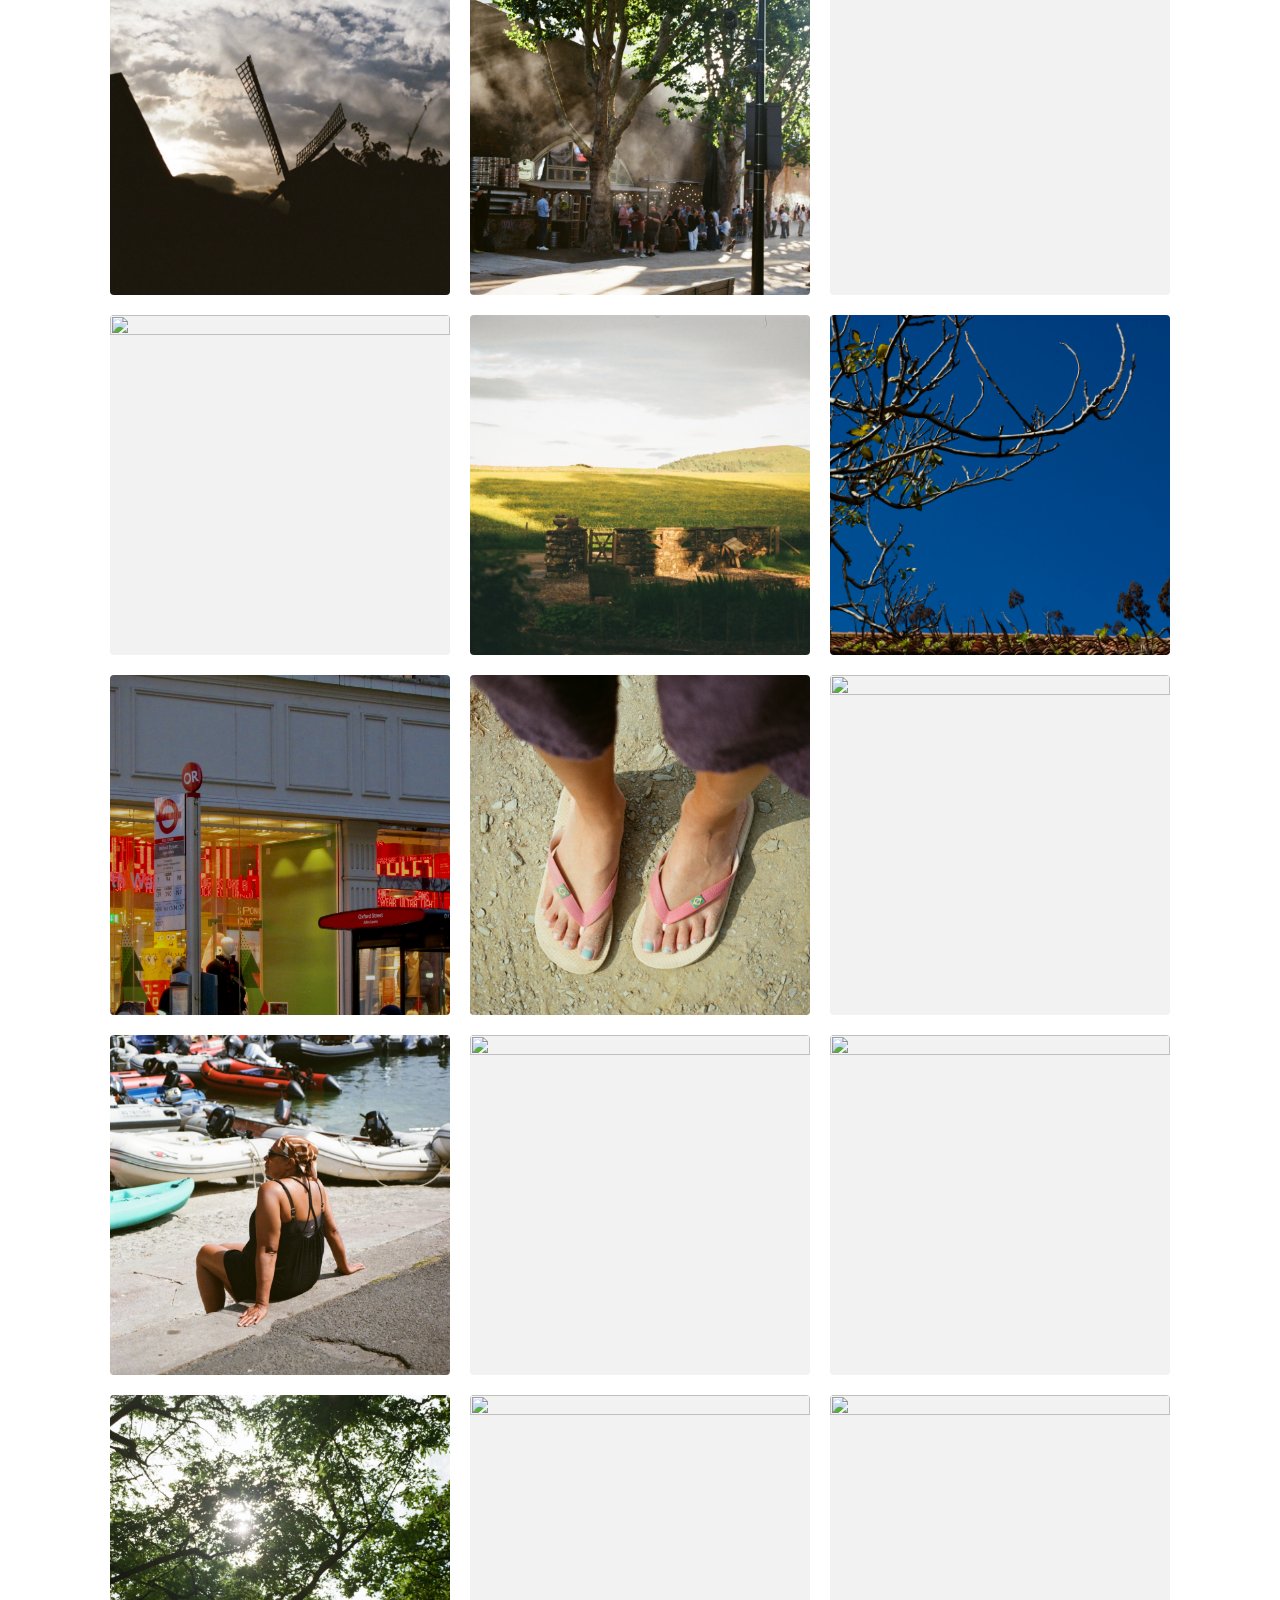
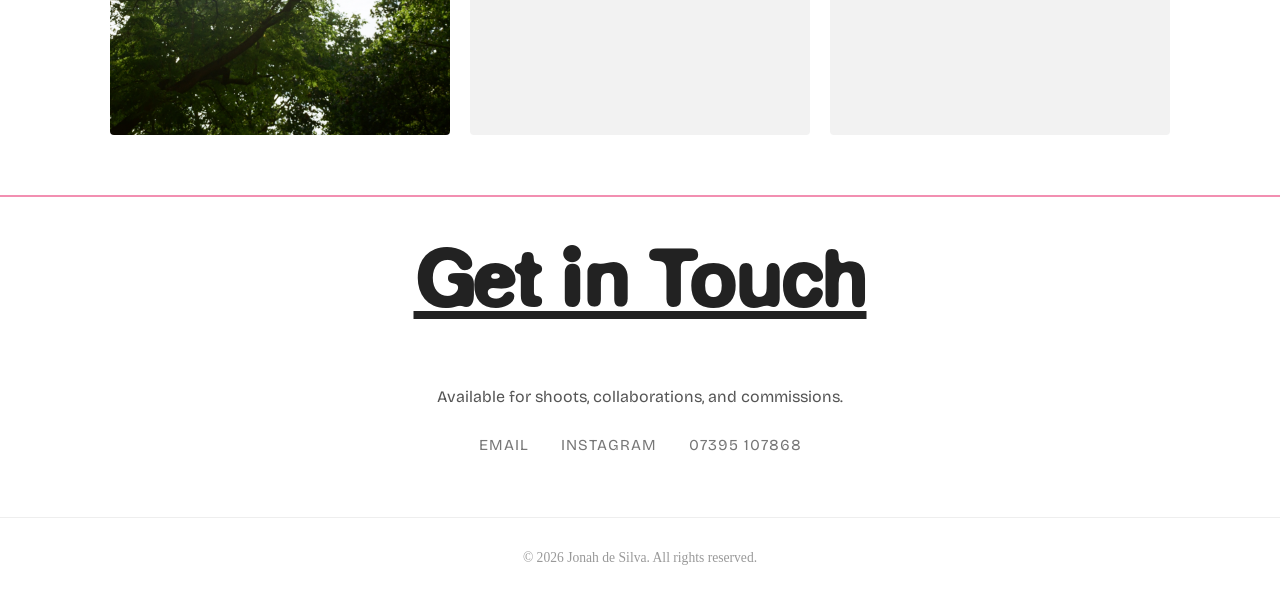
==== commit 147bf93a: "fixed a couple things, made it random, streamlined code, changed bio" ====
--- a/index.html
+++ b/index.html
@@ -17,210 +17,14 @@
     <img src="media/photos/headshot.jpg">
   </div>
   <div class="about-me-text">
-    <p>I am an aspiring filmmaker with a passion for photgraphy, I study film at the London Screen academy and I enjoy capturing what I see around me, I like the challenge that comes with 35mm film, and the look of the photographs. Recently, I have started to make short films that I am proud of, and I'm sure that the list at the bottom of this page will grow quickly as I continue to make films. I hope you enjoy my work, and if you'd like to see more, feel free to <a href="#contact">get in touch</a>.
+    <p>I am an aspiring filmmaker with a passion for photgraphy, I study film at the London Screen academy and I enjoy capturing what I see around me. I like editing and cinematography, as well as digital photography and videography. I also like the challenge that comes with 35mm film, and the look of the photographs. Recently, I have started to make short films that I am proud of, and I'm sure that the list at the bottom of this page will grow quickly as I continue to make films. I hope you enjoy my work, and if you'd like to see more, feel free to <a href="#contact">get in touch</a>.
 </p>
   </div>
 </section>
 <hr class="pink">
 <br>
 <h1 class="section-title">Photography</h1>
-  <main class="gallery" id="photo-gallery">
-
-
-        
-        <figure class="gallery-item">
-            <img src="media/photos/captain & first mate.jpg">
-        </figure>
-        
-        <figure class="gallery-item">
-            <img src="media/photos/windmill.jpg">
-        </figure>
-        
-        <figure class="gallery-item">
-            <img src="media/photos/genius of music.jpg">
-        </figure>
-        
-        <figure class="gallery-item">
-            <img src="media/photos/washing line.jpg">
-        </figure>
-        
-        <figure class="gallery-item">
-            <img src="media/photos/oranges.jpg">
-        </figure>
-        
-        <figure class="gallery-item">
-            <img src="media/photos/silhouette.jpg">
-        </figure>
-        
-        <figure class="gallery-item">
-            <img src="media/photos/english beach.jpg">
-        </figure>
-        
-        <figure class="gallery-item">
-            <img src="media/photos/man in red.jpg">
-        </figure>
-        
-        <figure class="gallery-item">
-            <img src="media/photos/girl in the sun.jpg">
-        </figure>
-        
-        <figure class="gallery-item">
-            <img src="media/photos/the flock.jpg">
-        </figure>
-        
-        <figure class="gallery-item">
-            <img src="media/photos/flip-flops 2.JPG">
-        </figure>
-
-        <figure class="gallery-item">
-            <img src="media/photos/ship.jpg">
-        </figure>
-        
-        <figure class="gallery-item">
-            <img src="media/photos/orange flowers.jpg">
-        </figure>
-        
-        <figure class="gallery-item">
-            <img src="media/photos/couple.jpg">
-        </figure>
-        
-        <figure class="gallery-item">
-            <img src="media/photos/orange flower.jpg">
-        </figure>
-        
-        <figure class="gallery-item">
-            <img src="media/photos/tree and sky.jpg">
-        </figure>
-        
-        <figure class="gallery-item">
-            <img src="media/photos/santa maria.jpg">
-        </figure>
-        
-        <figure class="gallery-item">
-            <img src="media/photos/trafalgar square.jpg">
-        </figure>
-        
-        <figure class="gallery-item">
-            <img src="media/photos/girl with lights.jpg">
-        </figure>
-        
-        <figure class="gallery-item">
-            <img src="media/photos/uniqlo.jpg">
-        </figure>
-        
-        <figure class="gallery-item">
-            <img src="media/photos/squirrels.jpg">
-        </figure>
-        
-        <figure class="gallery-item">
-            <img src="media/photos/butterfly.jpg">
-        </figure>
-        
-        <figure class="gallery-item">
-            <img src="media/photos/doorway with graffiti.jpg">
-        </figure>
-        
-        <figure class="gallery-item">
-            <img src="media/photos/koi.jpg">
-        </figure>
-        
-        <figure class="gallery-item">
-            <img src="media/photos/sunlight through leaves.jpg">
-        </figure>
-        
-        <figure class="gallery-item">
-            <img src="media/photos/sunny cumbria.jpg">
-        </figure>
-        
-        <figure class="gallery-item">
-            <img src="media/photos/english country garden.jpg">
-        </figure>
-        
-        <figure class="gallery-item">
-            <img src="media/photos/glasses.jpg">
-        </figure>
-        
-        <figure class="gallery-item">
-            <img src="media/photos/spider's web.jpg">
-        </figure>
-        
-        <figure class="gallery-item">
-            <img src="media/photos/girl in red.jpg">
-        </figure>
-        
-        <figure class="gallery-item">
-            <img src="media/photos/foggy hill.jpg">
-        </figure>
-        
-        <figure class="gallery-item">
-            <img src="media/photos/woman at the seaside.jpg">
-        </figure>
-        
-        <figure class="gallery-item">
-            <img src="media/photos/fountain.jpg">
-        </figure>
-        
-        <figure class="gallery-item">
-            <img src="media/photos/flower specimen.jpg">
-        </figure>
-        
-        <figure class="gallery-item">
-            <img src="media/photos/flip-flops.jpg">
-        </figure>
-        
-        <figure class="gallery-item">
-            <img src="media/photos/bikes.jpg">
-        </figure>
-        
-        <figure class="gallery-item">
-            <img src="media/photos/rock.jpg">
-        </figure>
-        
-        <figure class="gallery-item">
-            <img src="media/photos/trapeze.jpg">
-        </figure>
-        
-        <figure class="gallery-item">
-            <img src="media/photos/waterloo sunset.jpg">
-        </figure>
-
-        <figure class="gallery-item">
-            <img src="media/photos/trees.jpg">
-        </figure>
-        
-        <figure class="gallery-item">
-            <img src="media/photos/girl in the sun 2.jpg">
-        </figure>
-        
-        <figure class="gallery-item">
-            <img src="media/photos/earring.jpg">
-        </figure>
-        
-        <figure class="gallery-item">
-            <img src="media/photos/happy girl.jpg">
-        </figure>
-        
-        <figure class="gallery-item">
-            <img src="media/photos/under the bridge.jpg">
-        </figure>
-        
-        <figure class="gallery-item">
-            <img src="media/photos/tree.jpg">
-        </figure>
-        
-        <figure class="gallery-item">
-            <img src="media/photos/in memoriam.jpg">
-        </figure>
-        
-        <figure class="gallery-item">
-            <img src="media/photos/swan lake.jpg">
-        </figure>
-        
-        <figure class="gallery-item">
-            <img src="media/photos/horses.jpg">
-        </figure>
-        
-  </main>
+  <main class="gallery" id="photo-gallery"></main>
 <hr class="pink">
 <br>
 <h1 class="contact-header" id="contact">Get in Touch</h1>
@@ -236,14 +40,93 @@
     <p>&copy; 2026 Jonah de Silva. All rights reserved.</p>
   </footer>
 <script>
+const photos = [
+  "captain & first mate.jpg",
+  "windmill.jpg",
+  "genius of music.jpg",
+  "washing line.jpg",
+  "oranges.jpg",
+  "silhouette.jpg",
+  "english beach.jpg",
+  "man in red.jpg",
+  "girl in the sun.jpg",
+  "the flock.jpg",
+  "flip-flops 2.JPG",
+  "ship.jpg",
+  "orange flowers.jpg",
+  "couple.jpg",
+  "orange flower.jpg",
+  "tree and sky.jpg",
+  "santa maria.jpg",
+  "trafalgar square.jpg",
+  "girl with lights.jpg",
+  "uniqlo.jpg",
+  "squirrels.jpg",
+  "butterfly.jpg",
+  "doorway with graffiti.jpg",
+  "koi.jpg",
+  "sunlight through leaves.jpg",
+  "sunny cumbria.jpg",
+  "english country garden.jpg",
+  "glasses.jpg",
+  "spider's web.jpg",
+  "girl in red.jpg",
+  "foggy hill.jpg",
+  "woman at the seaside.jpg",
+  "fountain.jpg",
+  "flower specimen.jpg",
+  "flip-flops.jpg",
+  "bikes.jpg",
+  "rock.jpg",
+  "trapeze.jpg",
+  "waterloo sunset.jpg",
+  "trees.jpg",
+  "girl in the sun 2.jpg",
+  "earring.jpg",
+  "happy girl.jpg",
+  "under the bridge.jpg",
+  "tree.jpg",
+  "in memoriam.jpg",
+  "swan lake.jpg",
+  "horses.jpg"
+];
+
 document.addEventListener('DOMContentLoaded', () => {
+  // Shuffle the filenames array
+  for (let i = photos.length - 1; i > 0; i--) {
+    const j = Math.floor(Math.random() * (i + 1));
+    [photos[i], photos[j]] = [photos[j], photos[i]];
+  }
+
+  // Build the gallery markup from the shuffled list
+  const gallery = document.getElementById('photo-gallery');
+  gallery.innerHTML = photos.map(filename => `
+    <figure class="gallery-item">
+      <img src="media/photos/${filename}">
+    </figure>
+  `).join('');
+
+  // Open/close the lightbox when clicking an image
   document.querySelectorAll('.gallery-item img').forEach(img => {
-    img.addEventListener('click', () => {
+    img.addEventListener('click', (e) => {
+      e.stopPropagation();
       img.classList.toggle('zoomed');
       document.body.classList.toggle('lightbox-open');
     });
   });
-});  
+
+  // Close the lightbox when clicking anywhere outside the zoomed image
+  document.addEventListener('click', (e) => {
+    if (document.body.classList.contains('lightbox-open') && !e.target.classList.contains('zoomed')) {
+      const zoomedImg = document.querySelector('.gallery-item img.zoomed');
+      if (zoomedImg) {
+        zoomedImg.classList.remove('zoomed');
+        document.body.classList.remove('lightbox-open');
+      }
+    }
+  });
+});
+
 document.querySelectorAll('.video-item video').forEach(video => {
   video.addEventListener('play', () => {
     document.querySelectorAll('.video-item video').forEach(other => {
@@ -251,7 +134,6 @@
     });
   });
 });
-
 </script>
 </body>
 </html>
--- a/style.css
+++ b/style.css
@@ -173,10 +173,8 @@
 body.lightbox-open::before {
   content: "";
   position: fixed;
-  top: 0;
-  left: 0;
-  width: 100vw;
-  height: 100vh;
+  inset: 0;
+  -webkit-backdrop-filter: blur(12px);
   backdrop-filter: blur(12px);
   z-index: 999;
 }
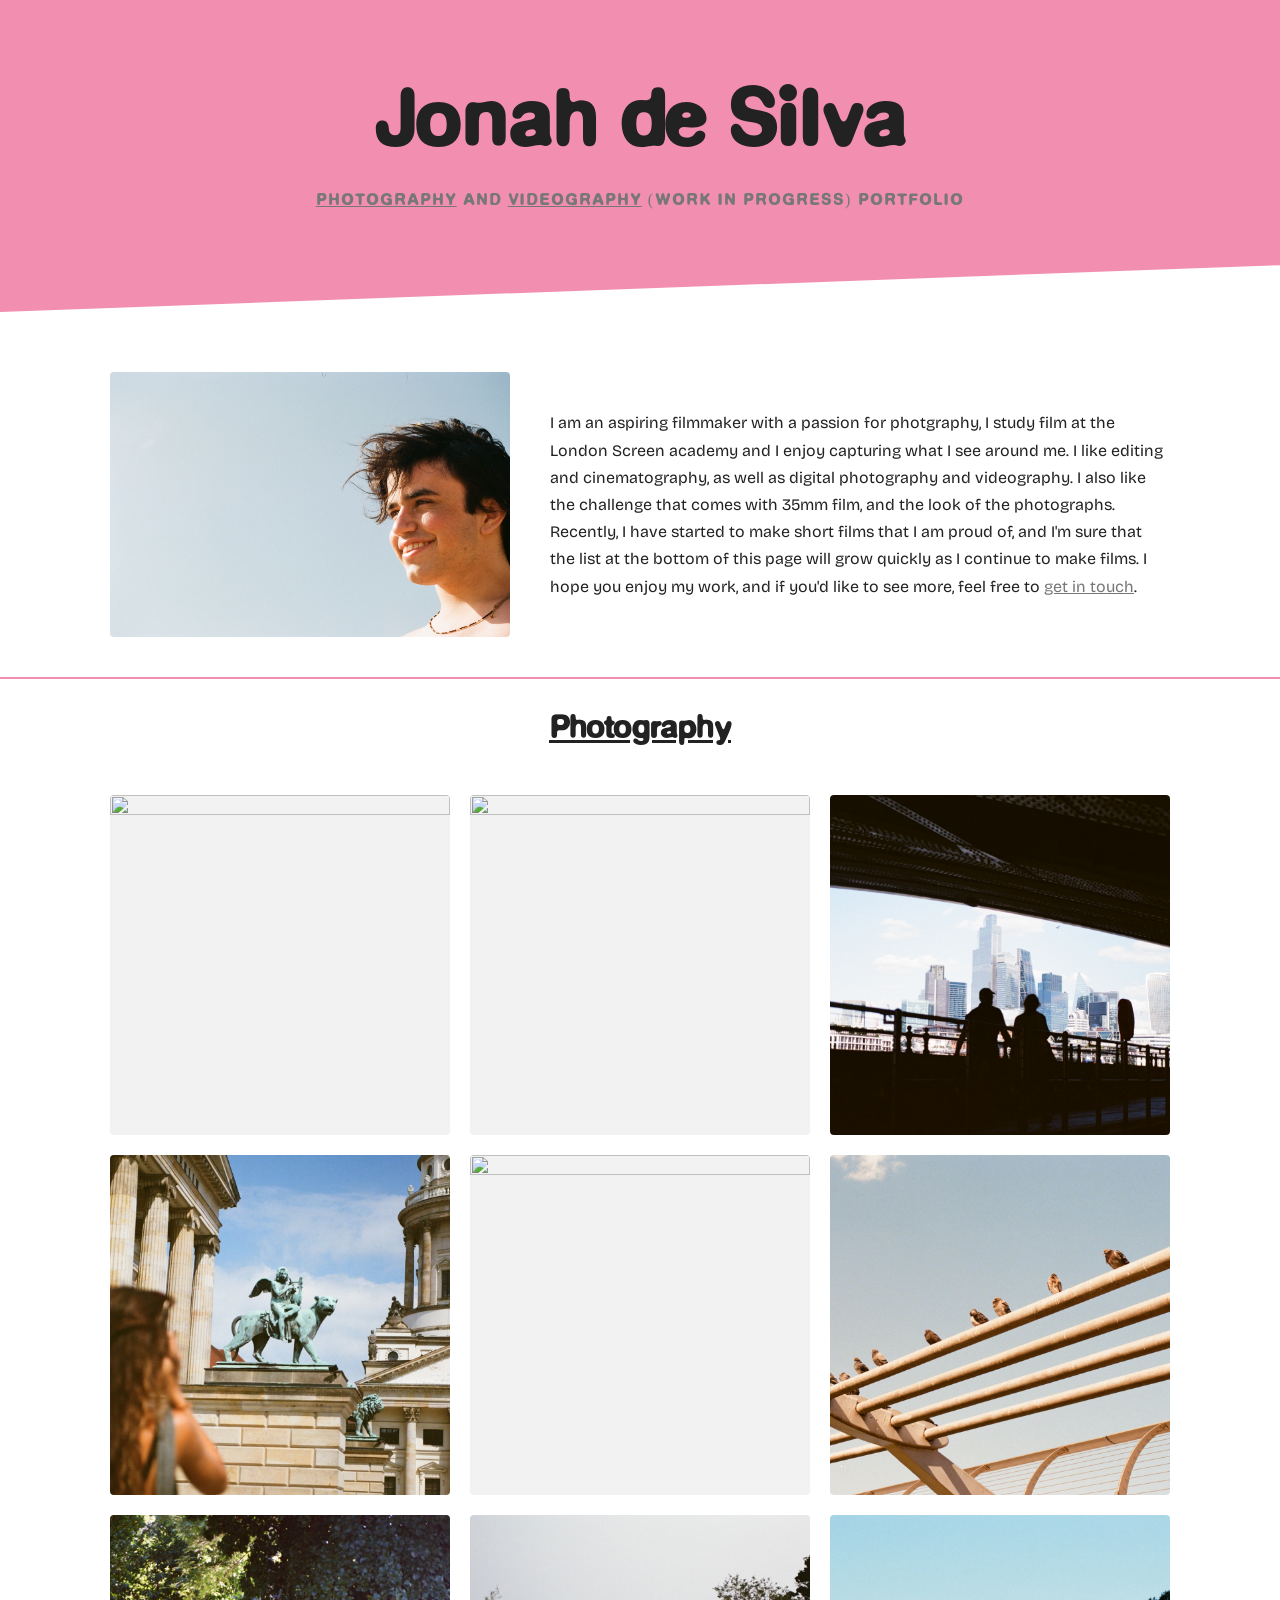
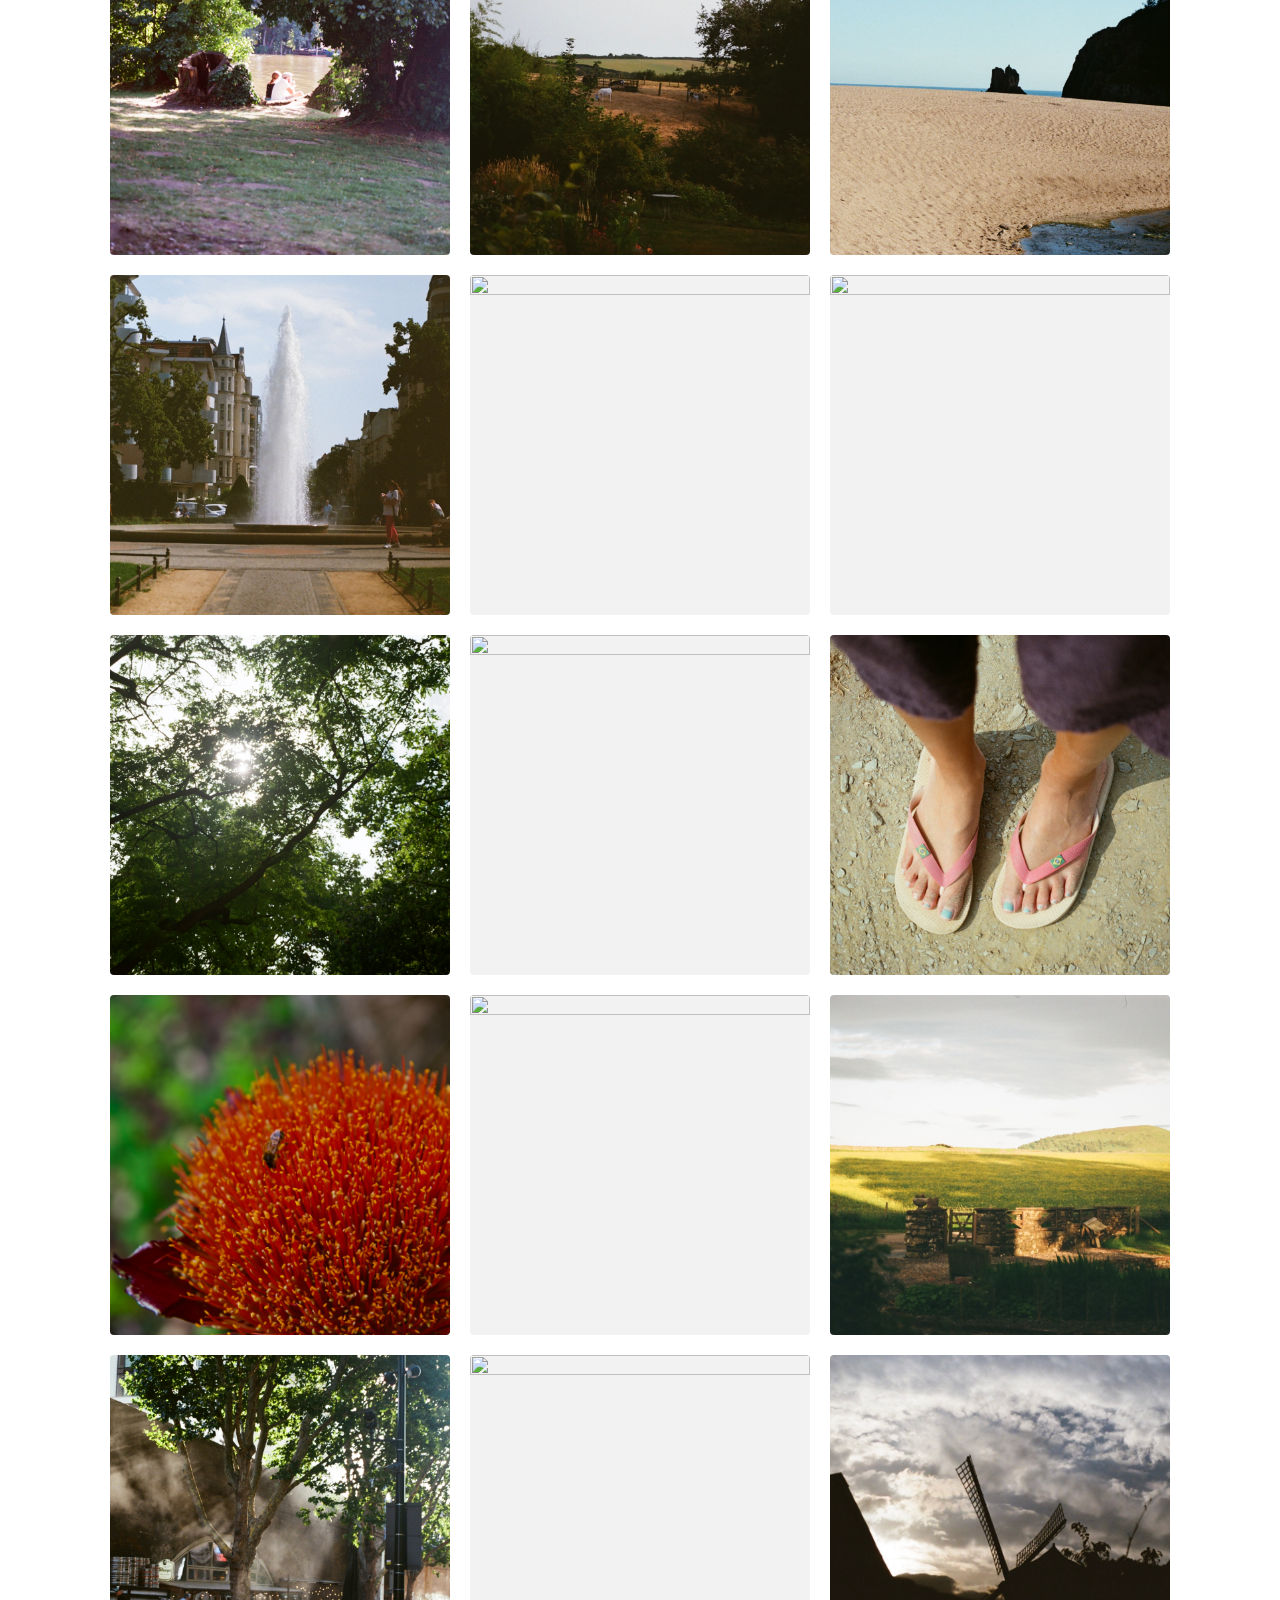
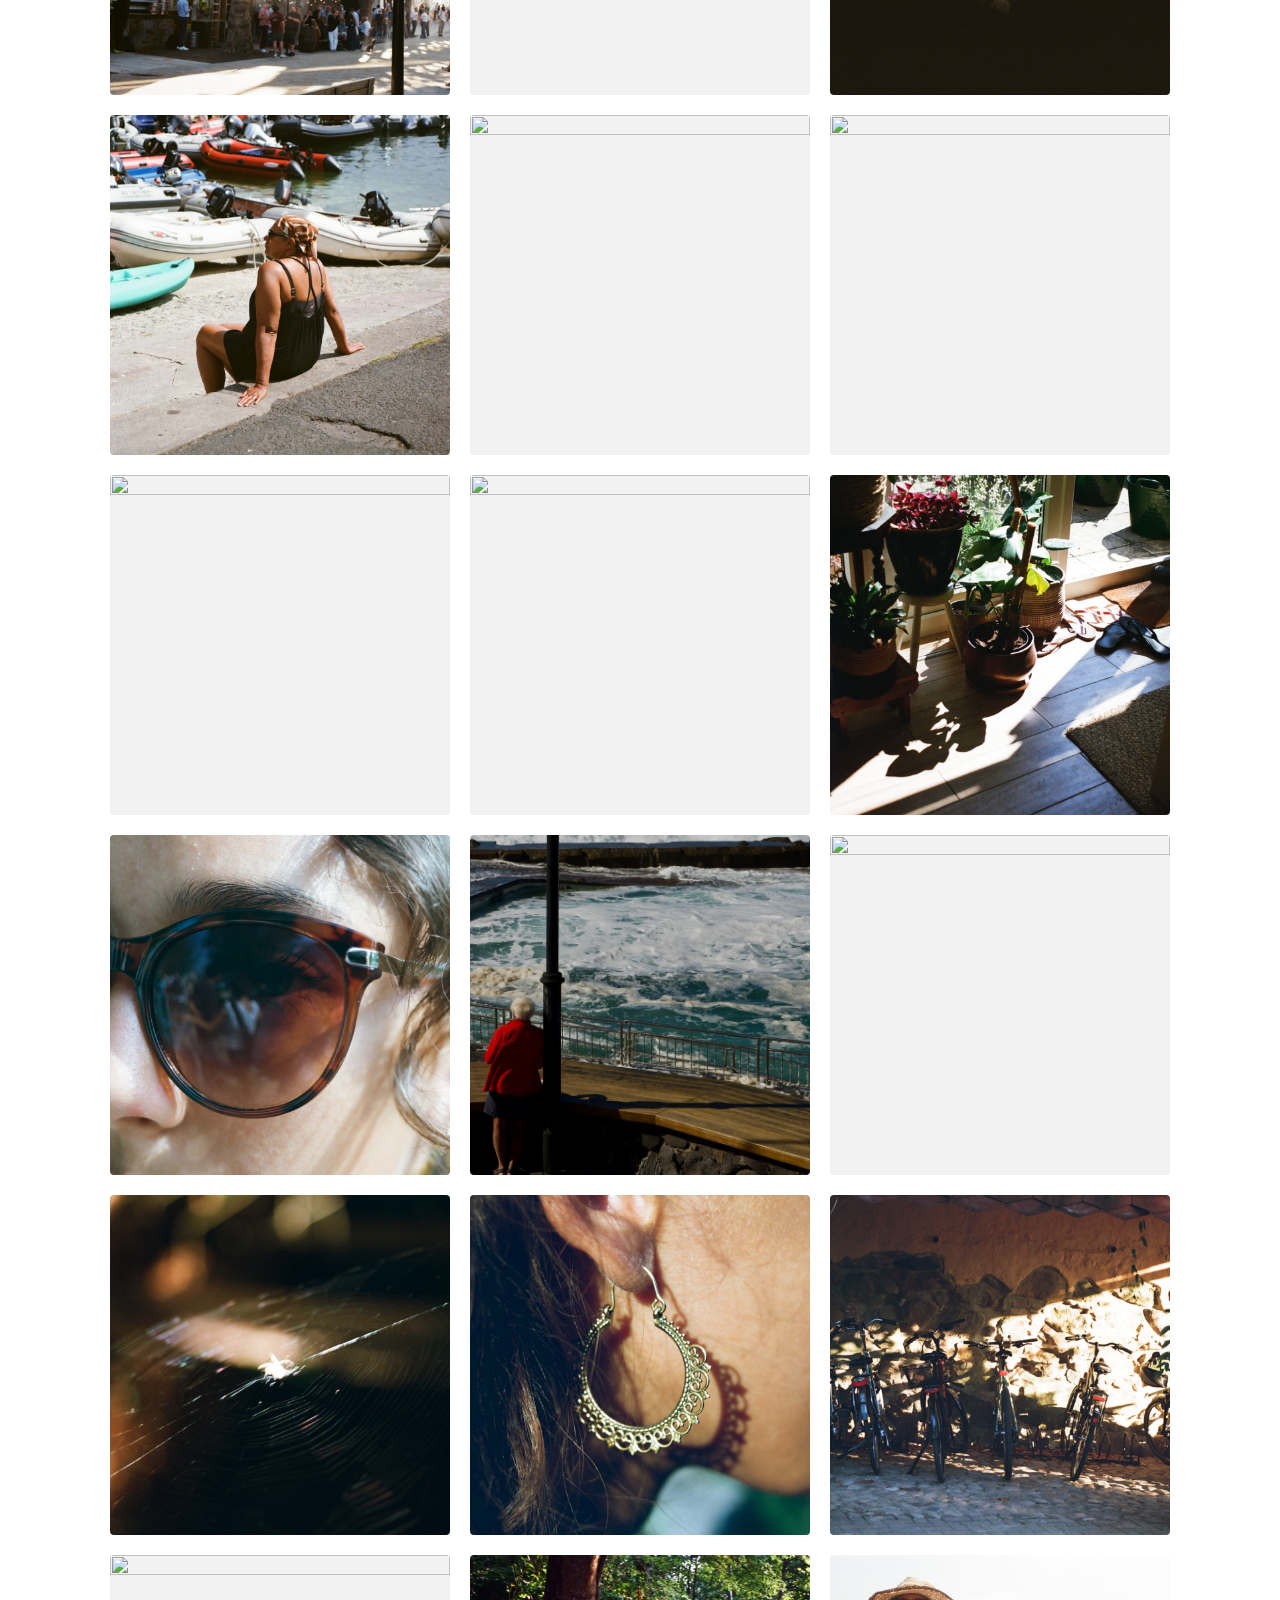
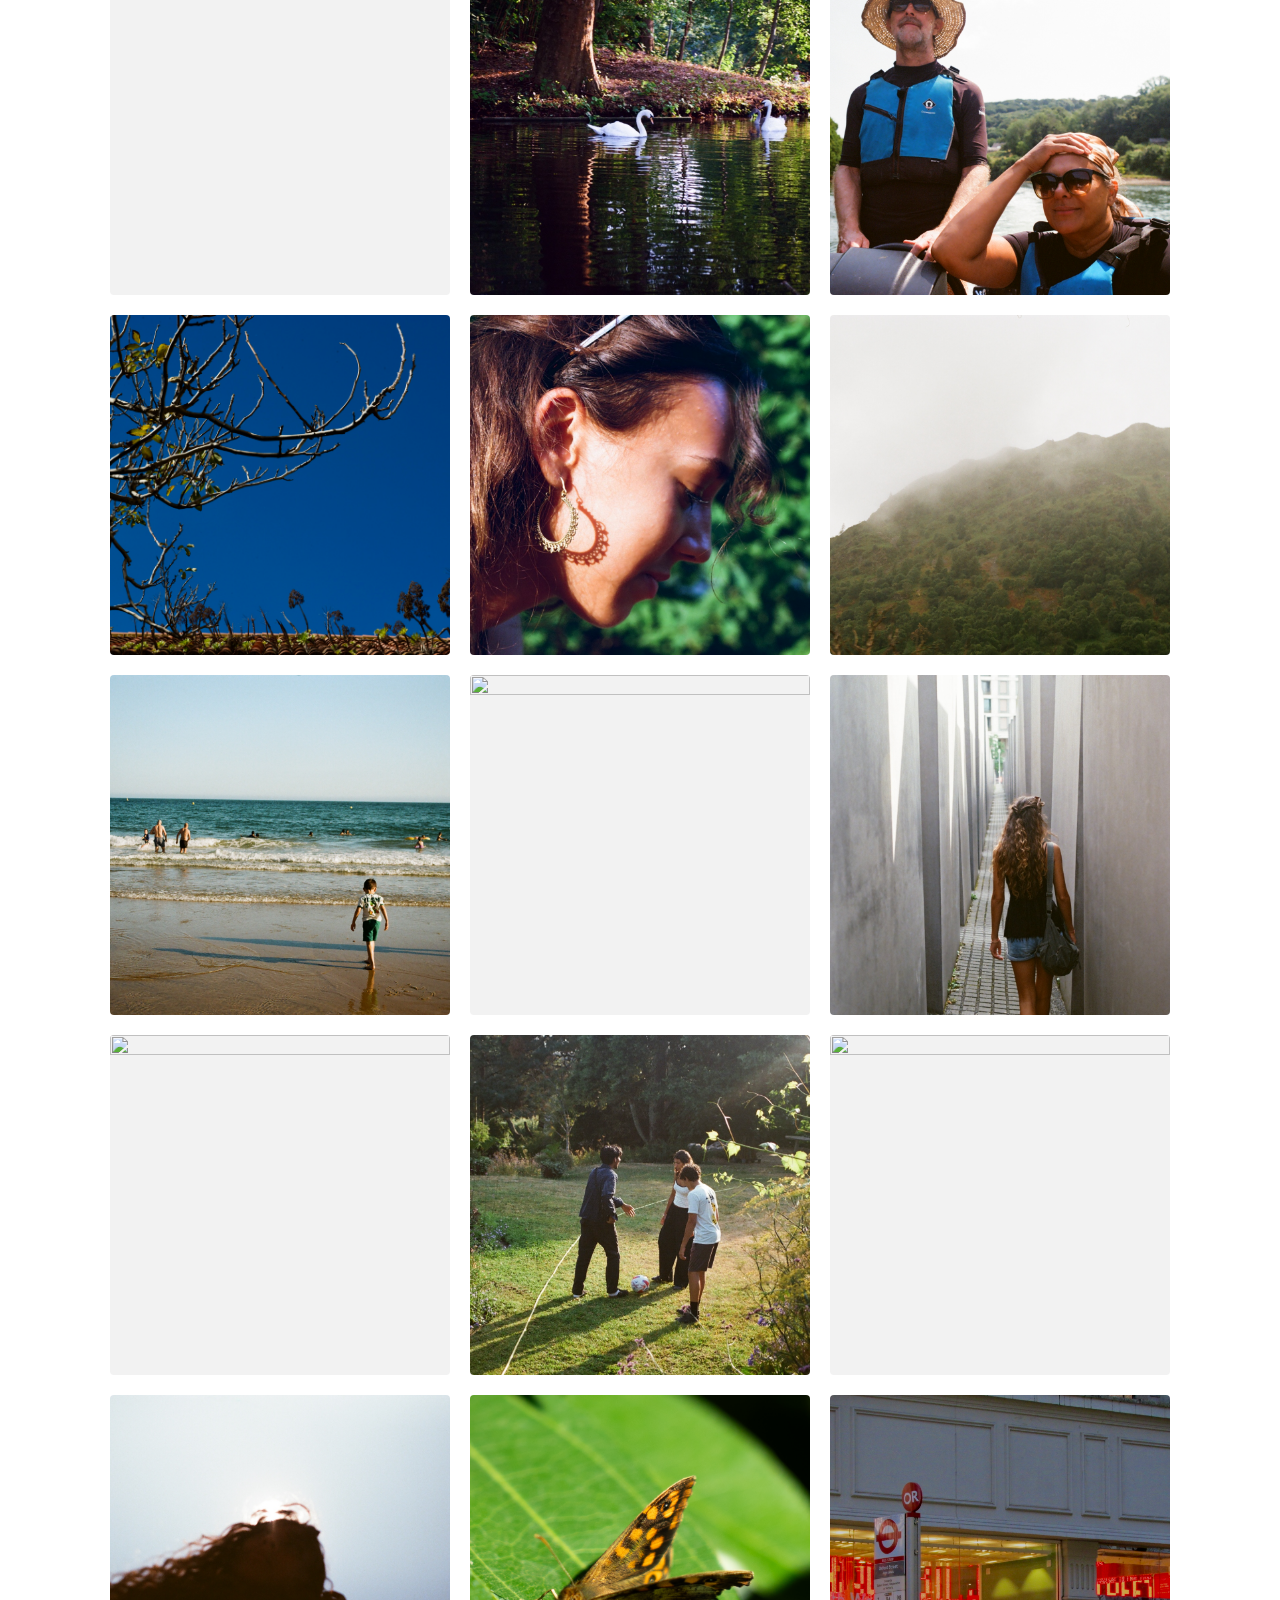
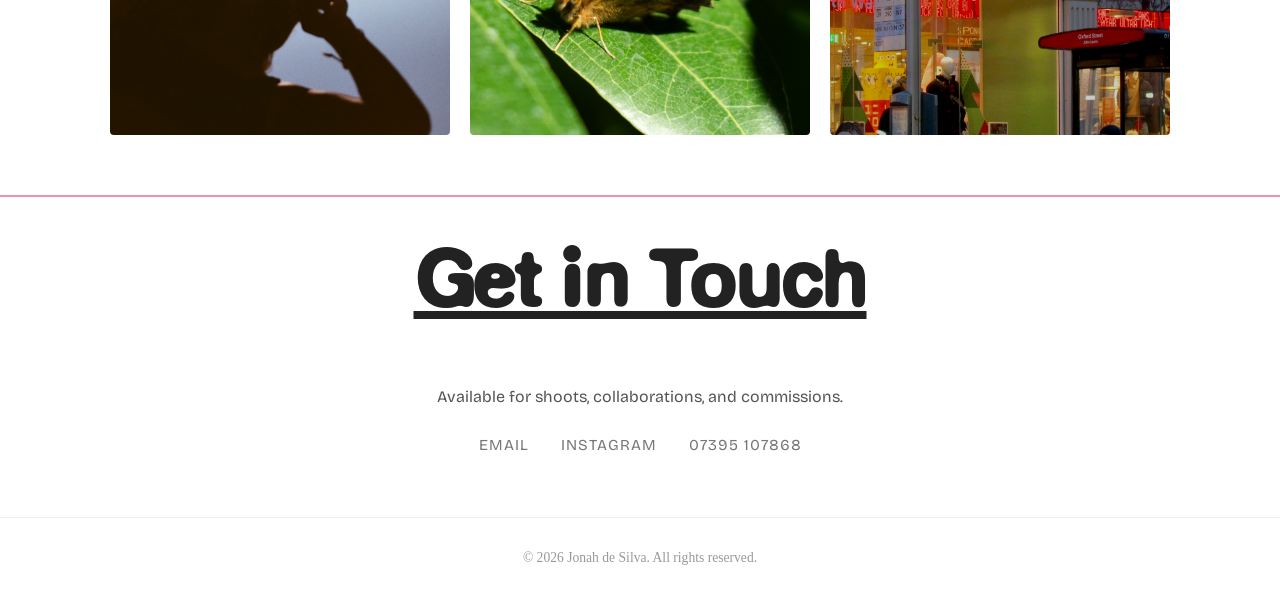
==== commit a58b207b: "added favicon" ====
--- a/index.html
+++ b/index.html
@@ -4,6 +4,7 @@
   <meta charset="UTF-8">
   <meta name="viewport" content="width=device-width, initial-scale=1.0">
   <title>Jonah de Silva</title>
+  <link rel="icon" type="image/x-icon" href="favicon/favicon.ico">
   <link rel="stylesheet" href="style.css">
 </head>
 <body>
@@ -92,13 +93,11 @@
 ];
 
 document.addEventListener('DOMContentLoaded', () => {
-  // Shuffle the filenames array
   for (let i = photos.length - 1; i > 0; i--) {
     const j = Math.floor(Math.random() * (i + 1));
     [photos[i], photos[j]] = [photos[j], photos[i]];
   }
 
-  // Build the gallery markup from the shuffled list
   const gallery = document.getElementById('photo-gallery');
   gallery.innerHTML = photos.map(filename => `
     <figure class="gallery-item">
@@ -106,7 +105,6 @@
     </figure>
   `).join('');
 
-  // Open/close the lightbox when clicking an image
   document.querySelectorAll('.gallery-item img').forEach(img => {
     img.addEventListener('click', (e) => {
       e.stopPropagation();
@@ -115,7 +113,6 @@
     });
   });
 
-  // Close the lightbox when clicking anywhere outside the zoomed image
   document.addEventListener('click', (e) => {
     if (document.body.classList.contains('lightbox-open') && !e.target.classList.contains('zoomed')) {
       const zoomedImg = document.querySelector('.gallery-item img.zoomed');
--- a/style.css
+++ b/style.css
@@ -17,7 +17,6 @@
 html {
   scroll-behavior: smooth;
 }
-/* ===== Reset & base ===== */
 * {
   box-sizing: border-box;
   margin: 0;
@@ -30,7 +29,6 @@
   line-height: 1.5;
 }
 
-/* ===== Header ===== */
 .site-header {
    text-align: center; 
    padding:  60px 20px 60px; 
@@ -72,7 +70,7 @@
 }
 
 .about-me-photo {
-  flex: 0 0 400px; /* fixed width for the image column */
+  flex: 0 0 400px;
 }
 
 .about-me-photo img {
@@ -102,7 +100,7 @@
 hr.pink {
   border: 1px solid #f28fb1;
 }
-/* Stack vertically on small screens */
+
 @media (max-width: 600px) {
   .about-me {
     flex-direction: column;
@@ -115,7 +113,7 @@
     max-width: 300px;
   }
 }
-/* ===== Photo grid ===== */
+
 .gallery {
   display: grid;
   grid-template-columns: repeat(3, 1fr);
@@ -143,7 +141,7 @@
 .gallery-item:hover img {
   transform: scale(1.05);
 }
-/* ===== Lightbox ===== */
+
 .gallery-item img {
   cursor: zoom-in;
 }
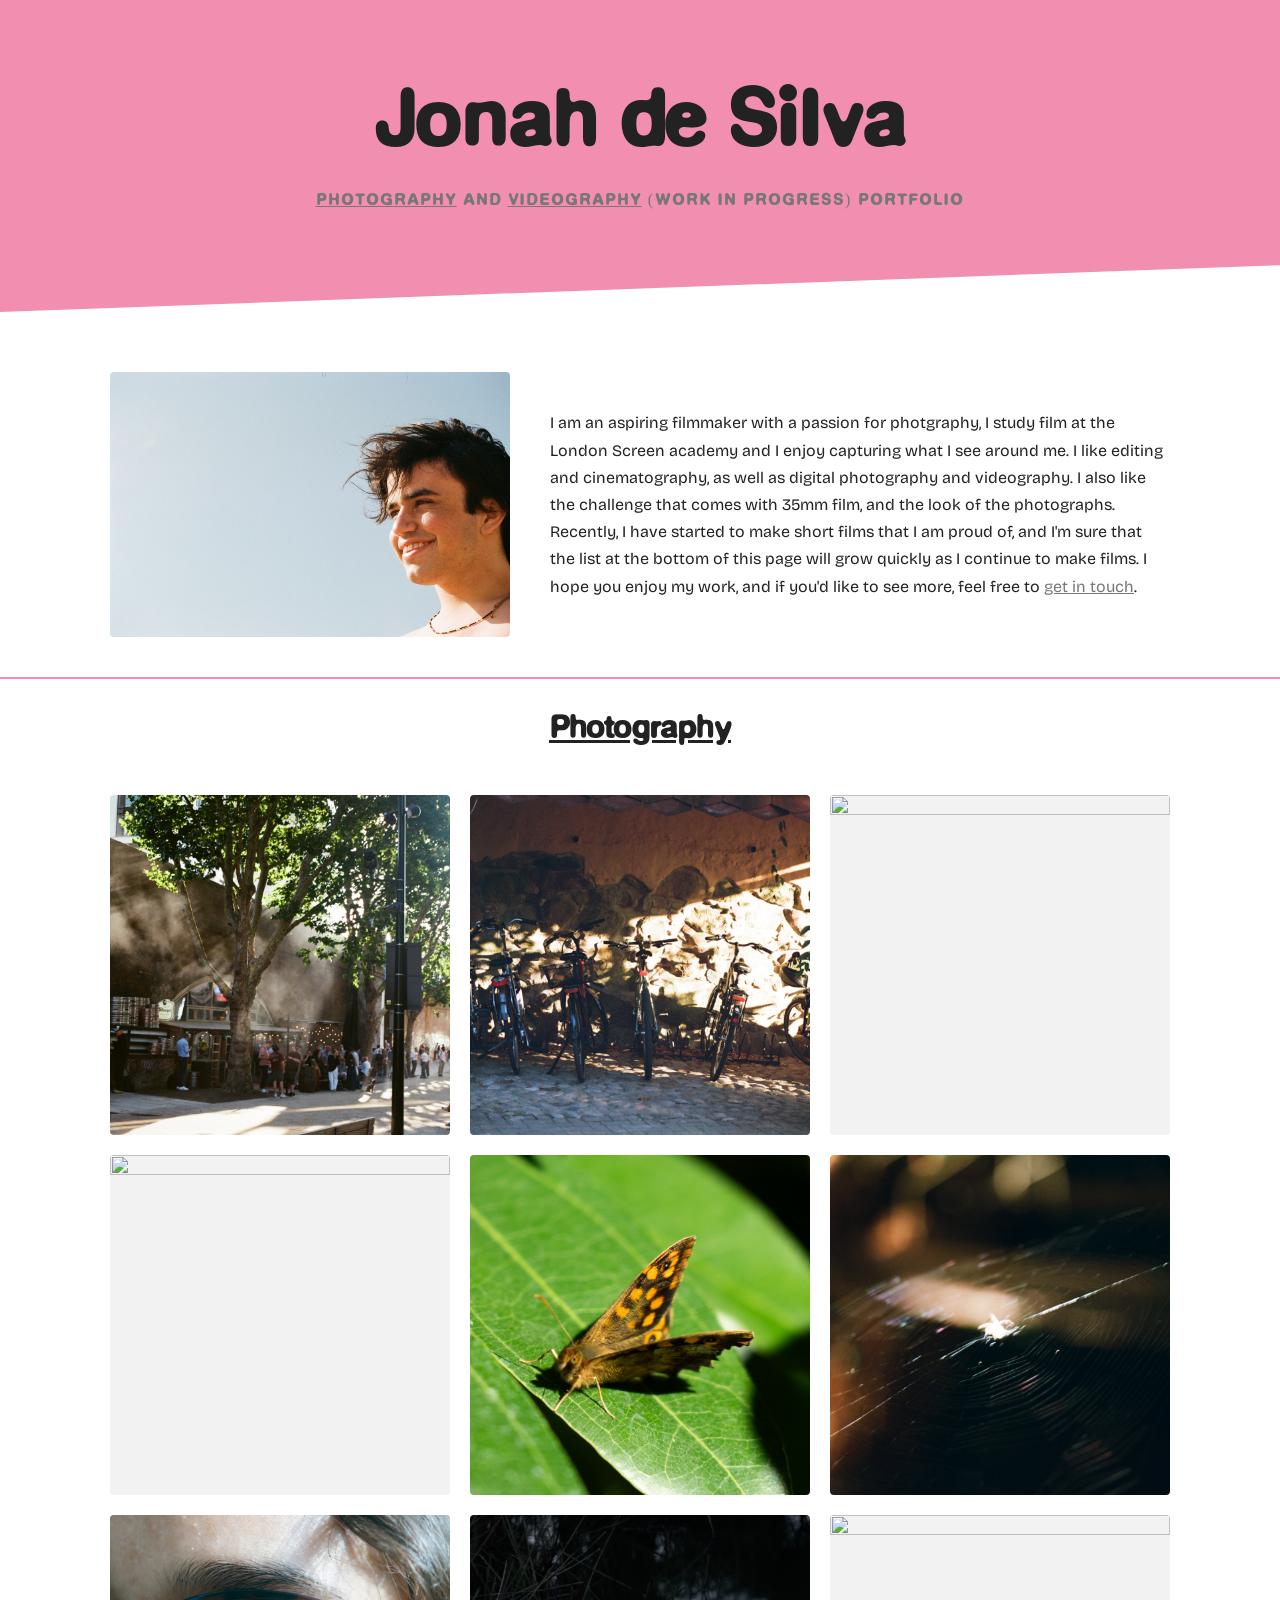
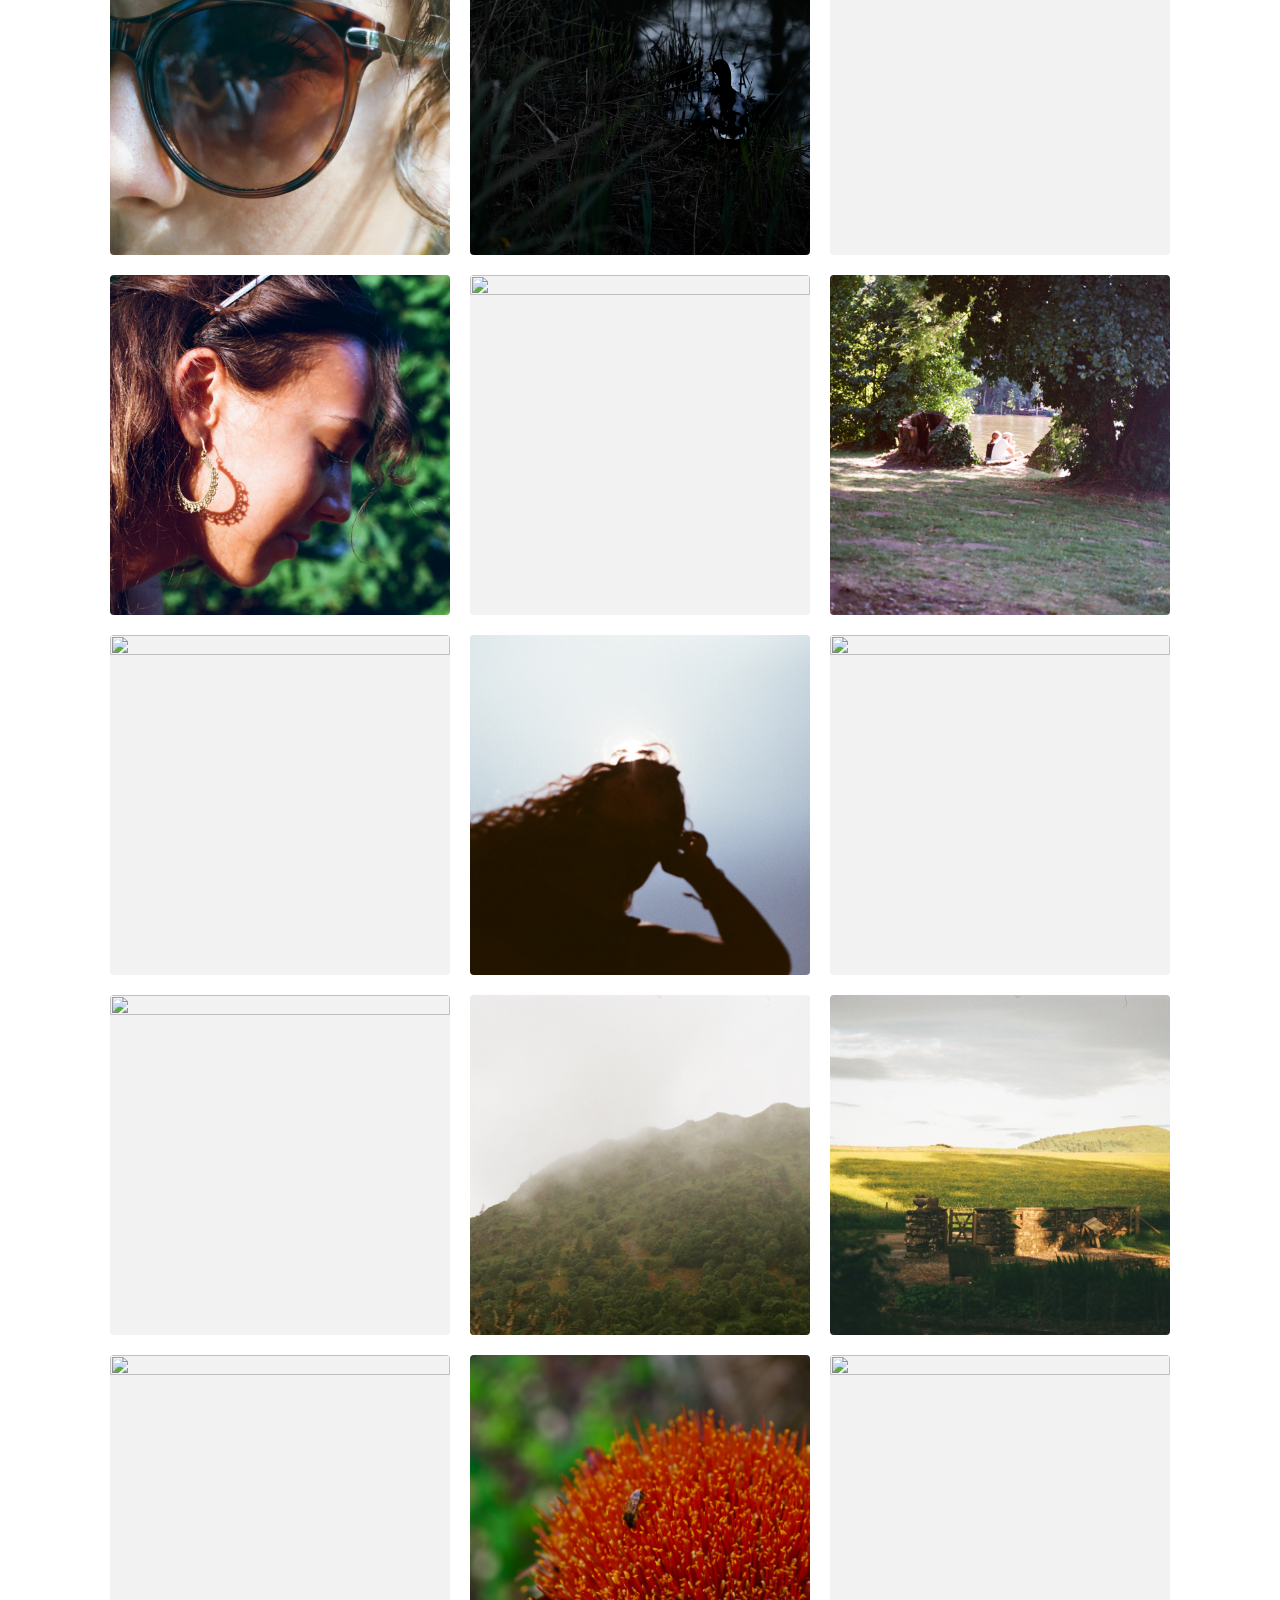
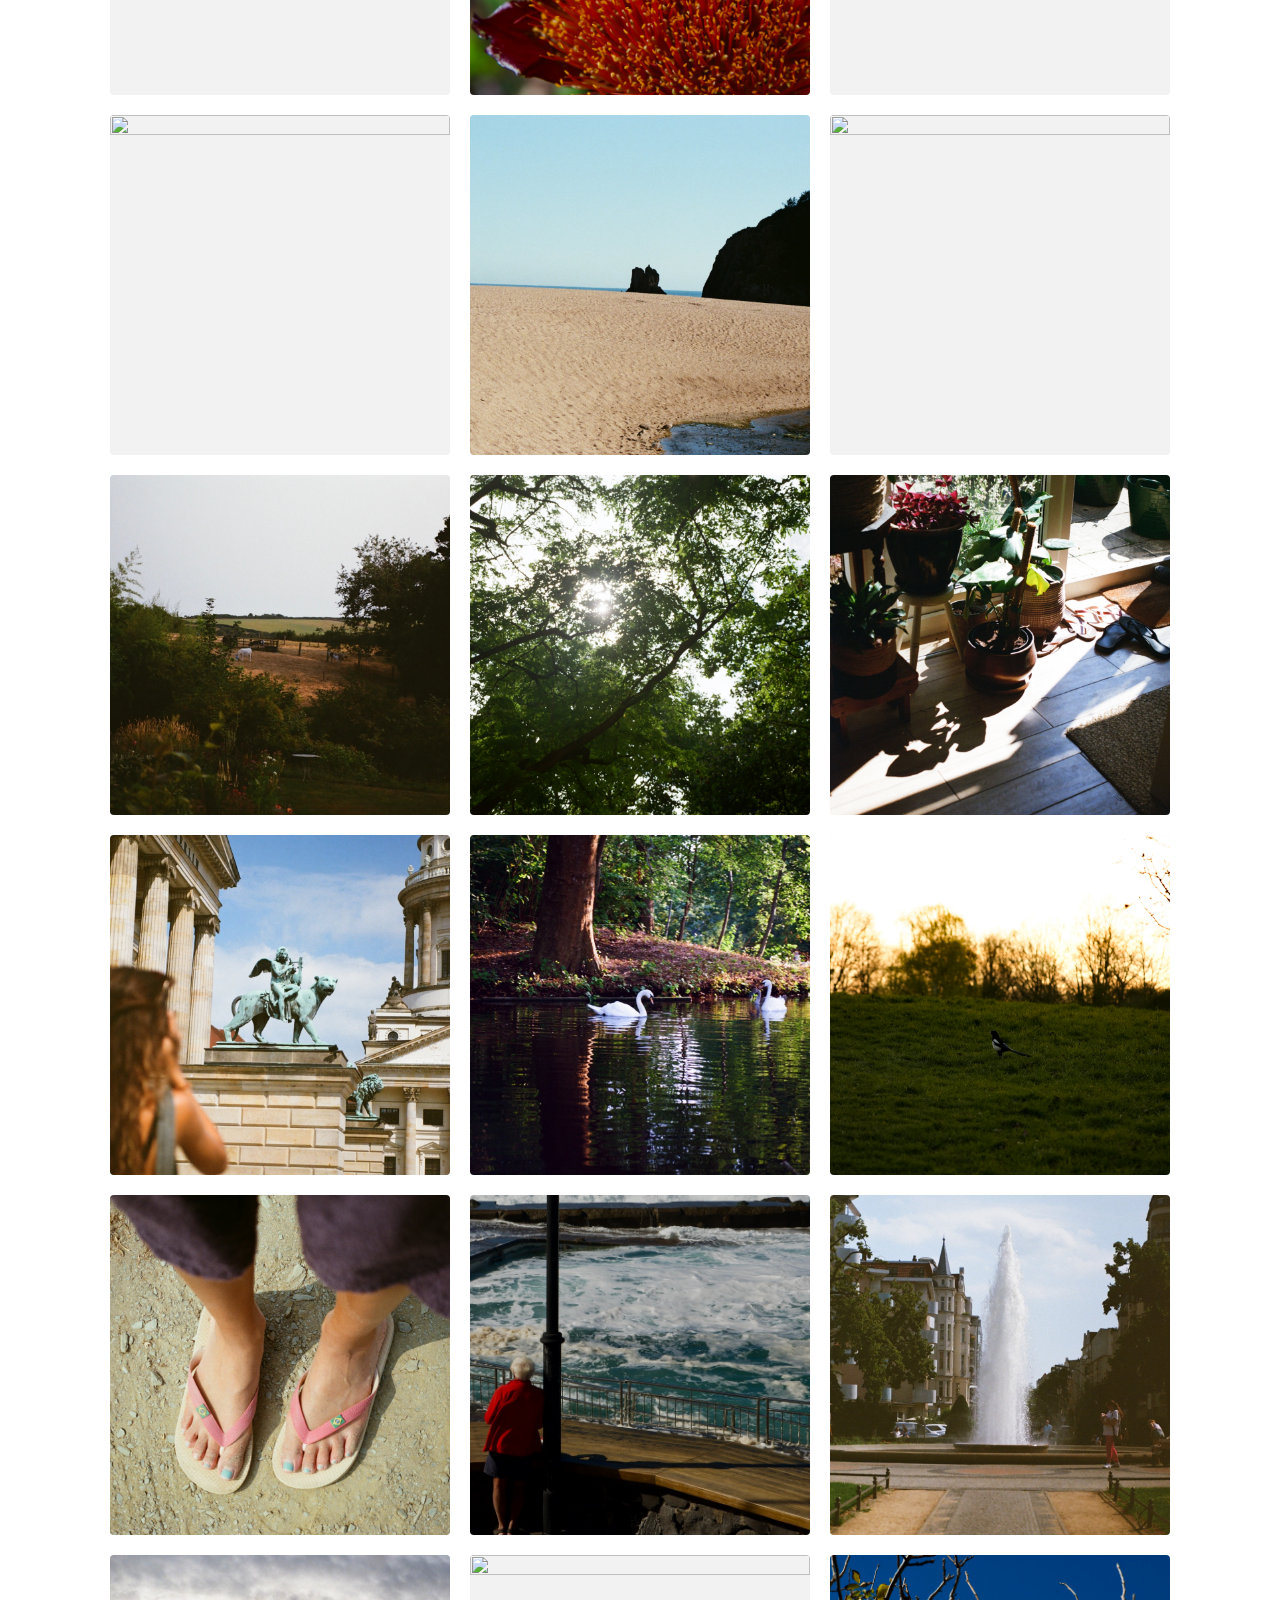
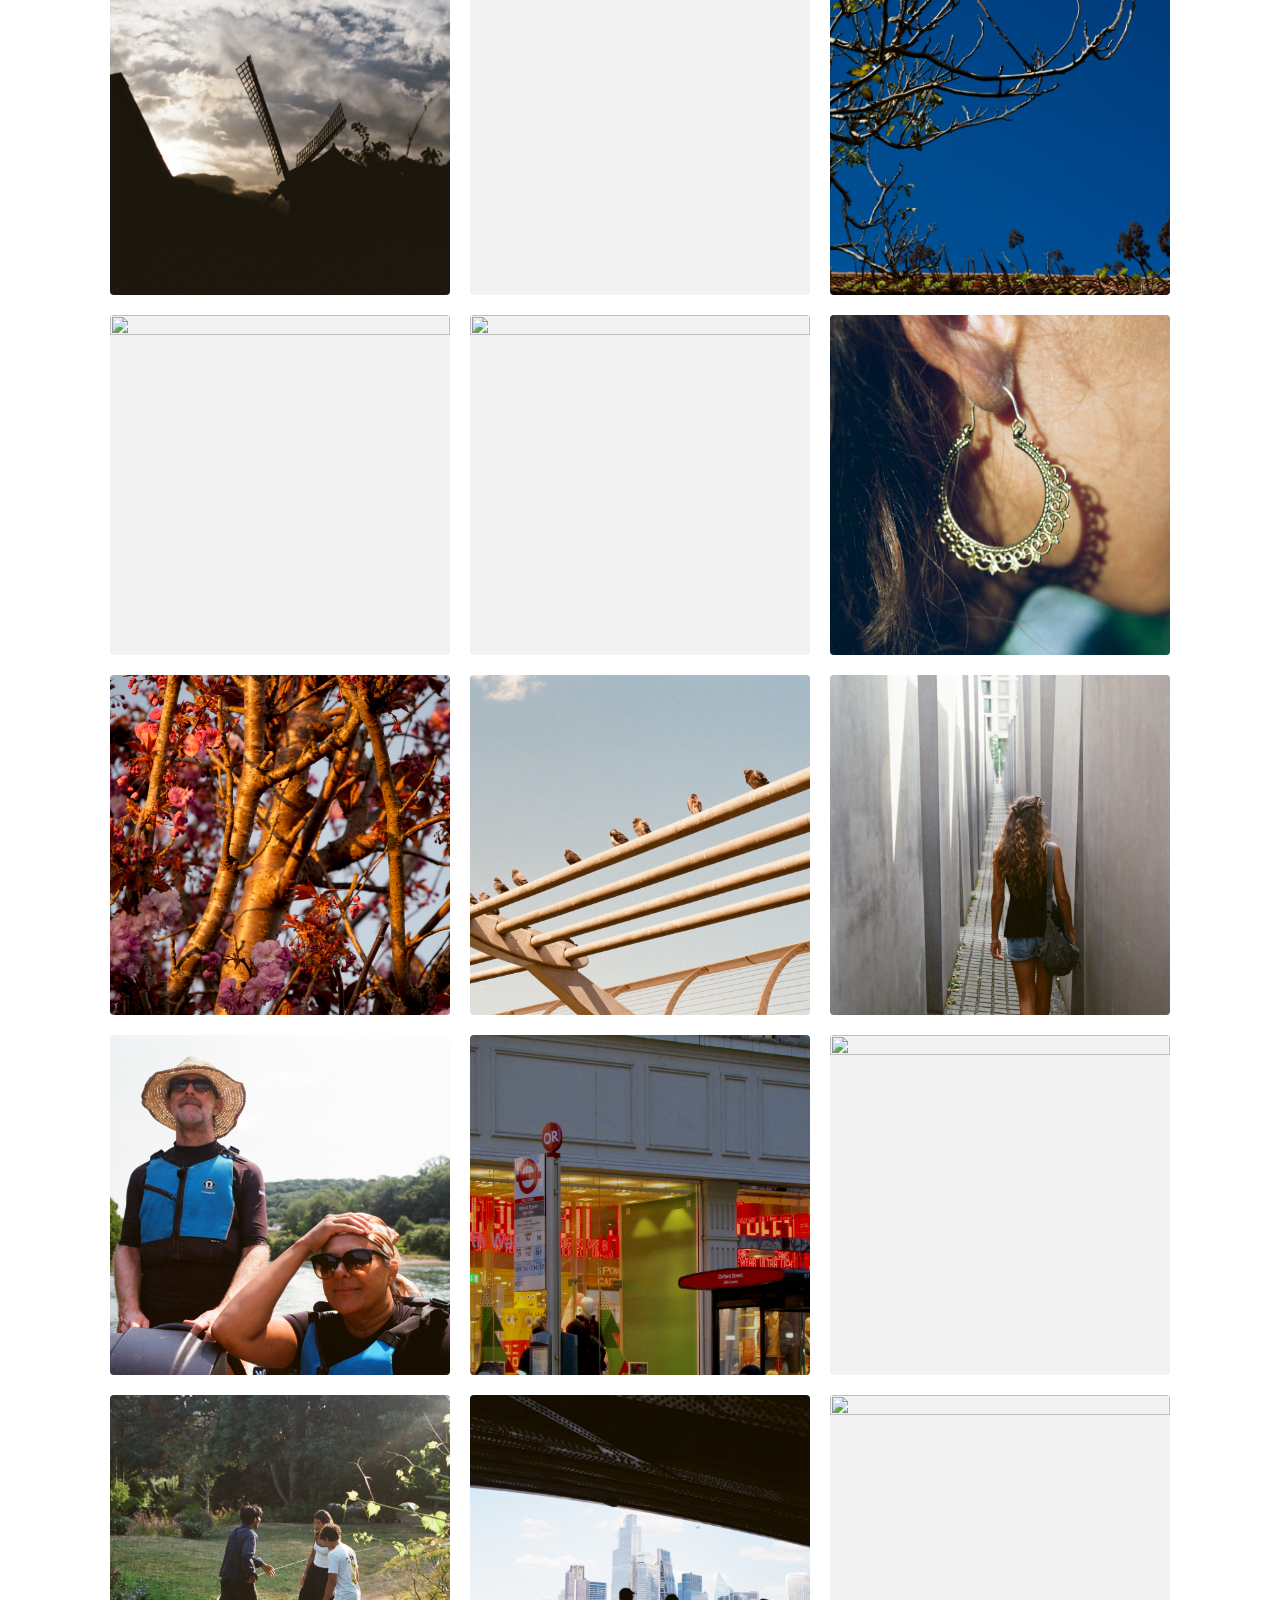
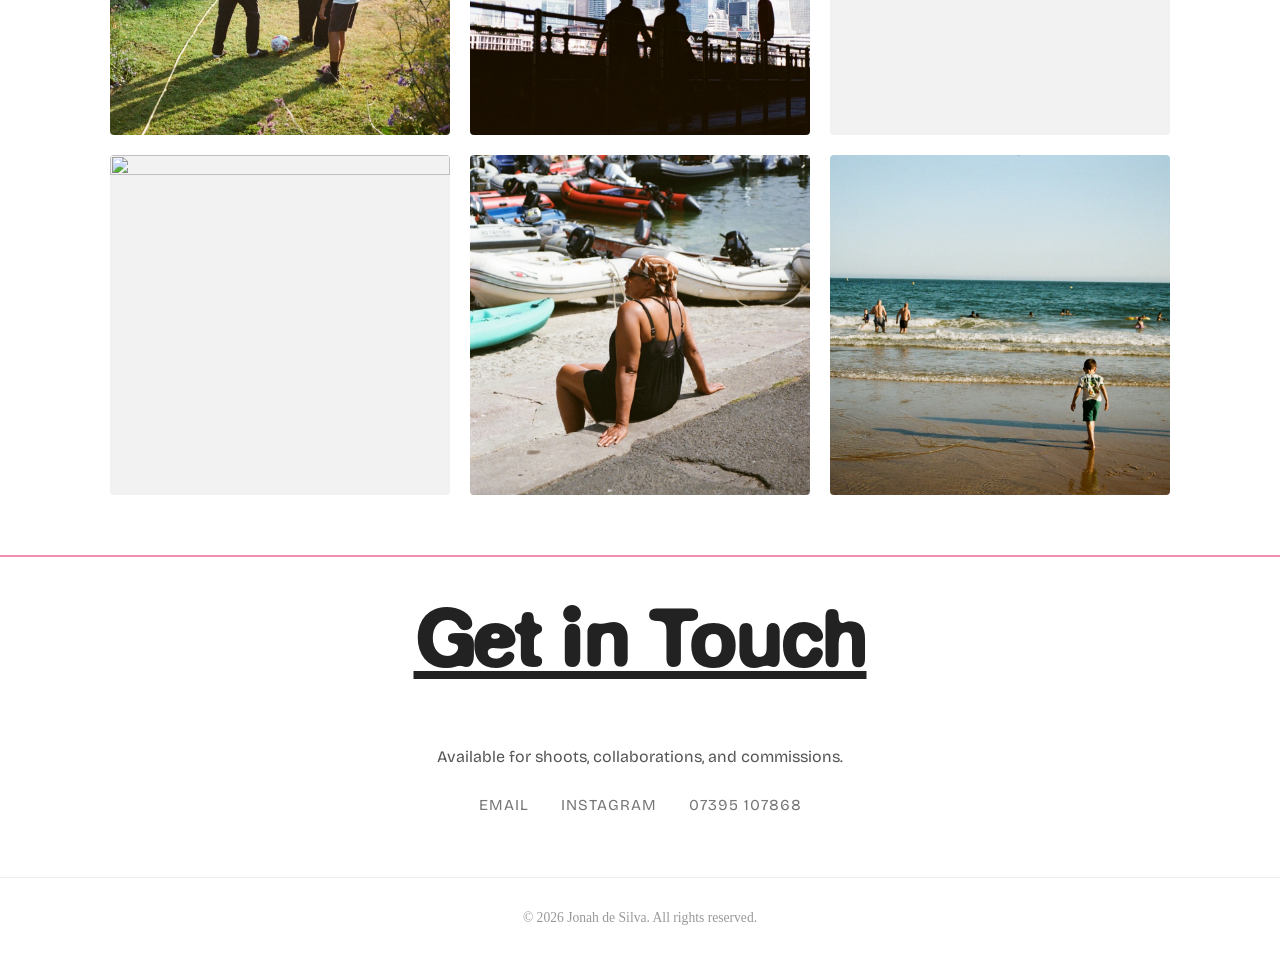
==== commit 20685d39: "added photos" ====
--- a/index.html
+++ b/index.html
@@ -89,7 +89,10 @@
   "tree.jpg",
   "in memoriam.jpg",
   "swan lake.jpg",
-  "horses.jpg"
+  "horses.jpg",
+  "blossoms.jpg",
+  "sorrow.jpg",
+  "sitting duck.jpg"
 ];
 
 document.addEventListener('DOMContentLoaded', () => {
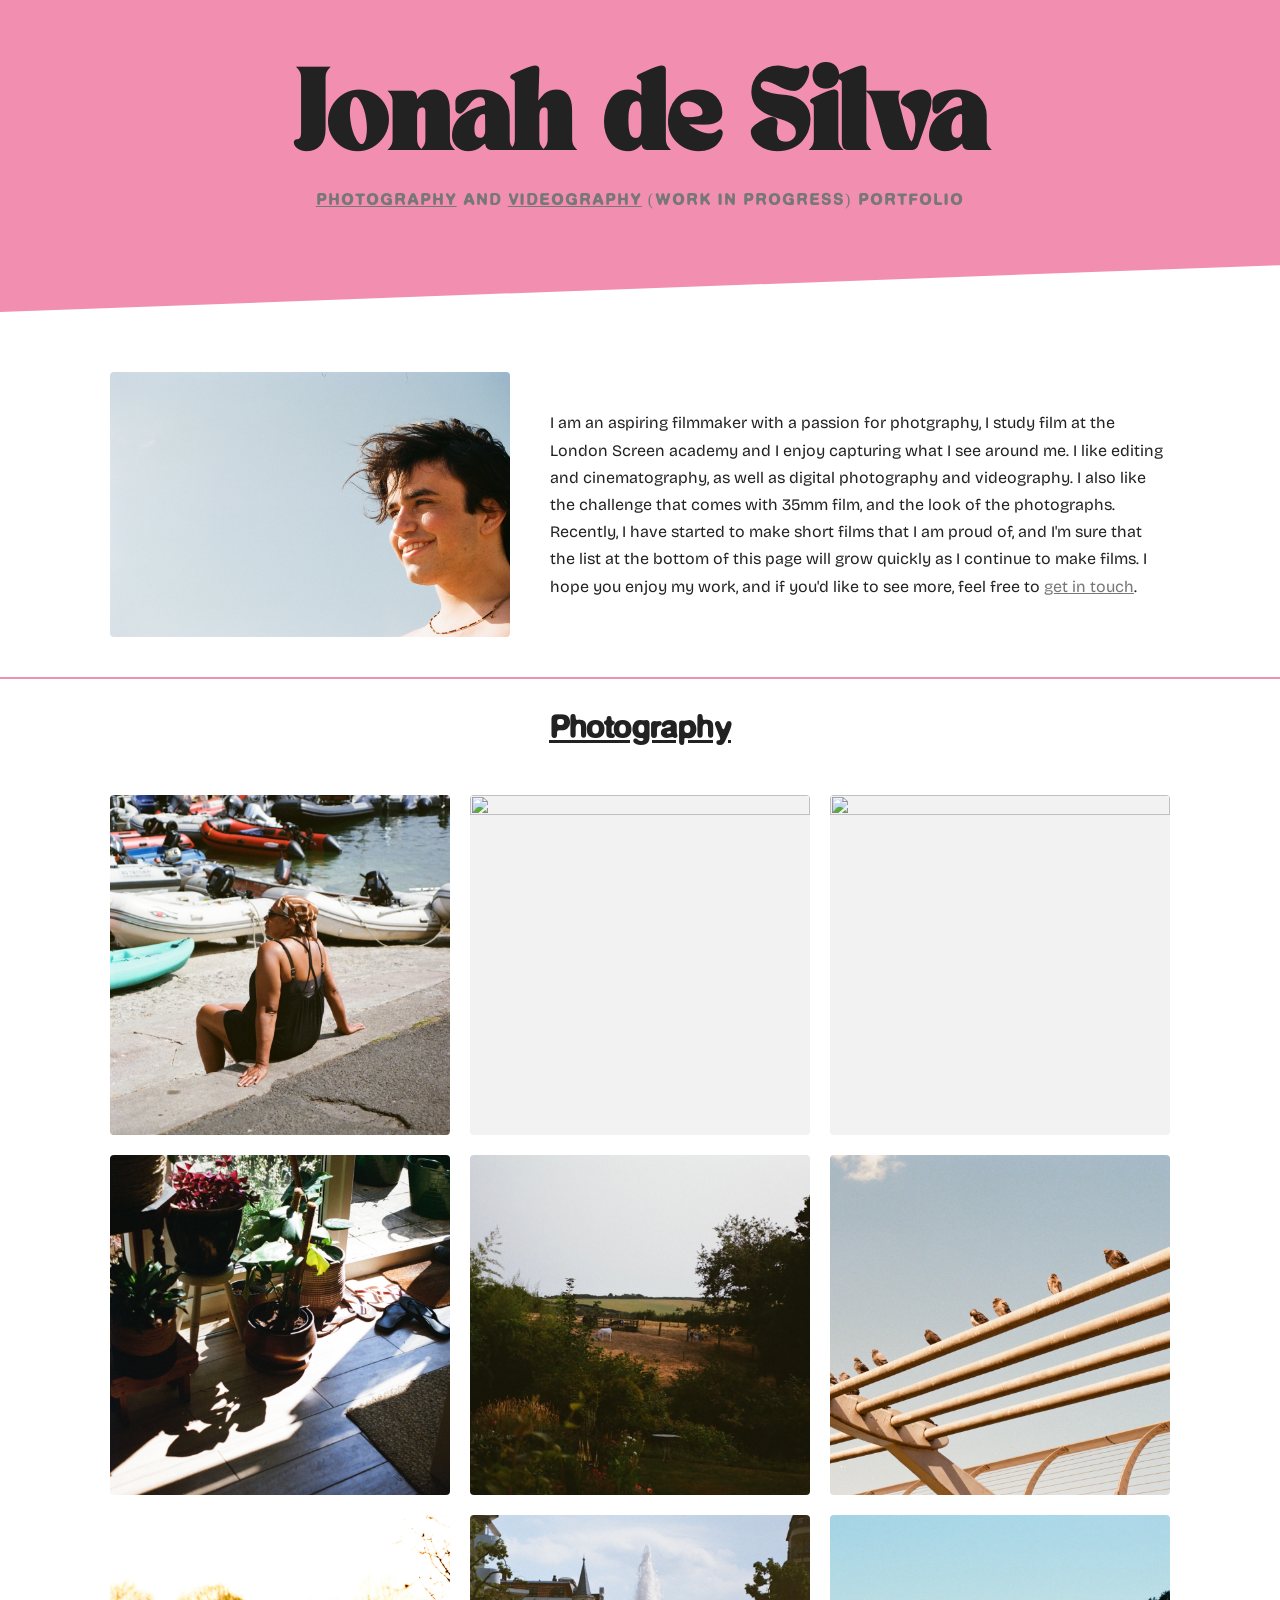
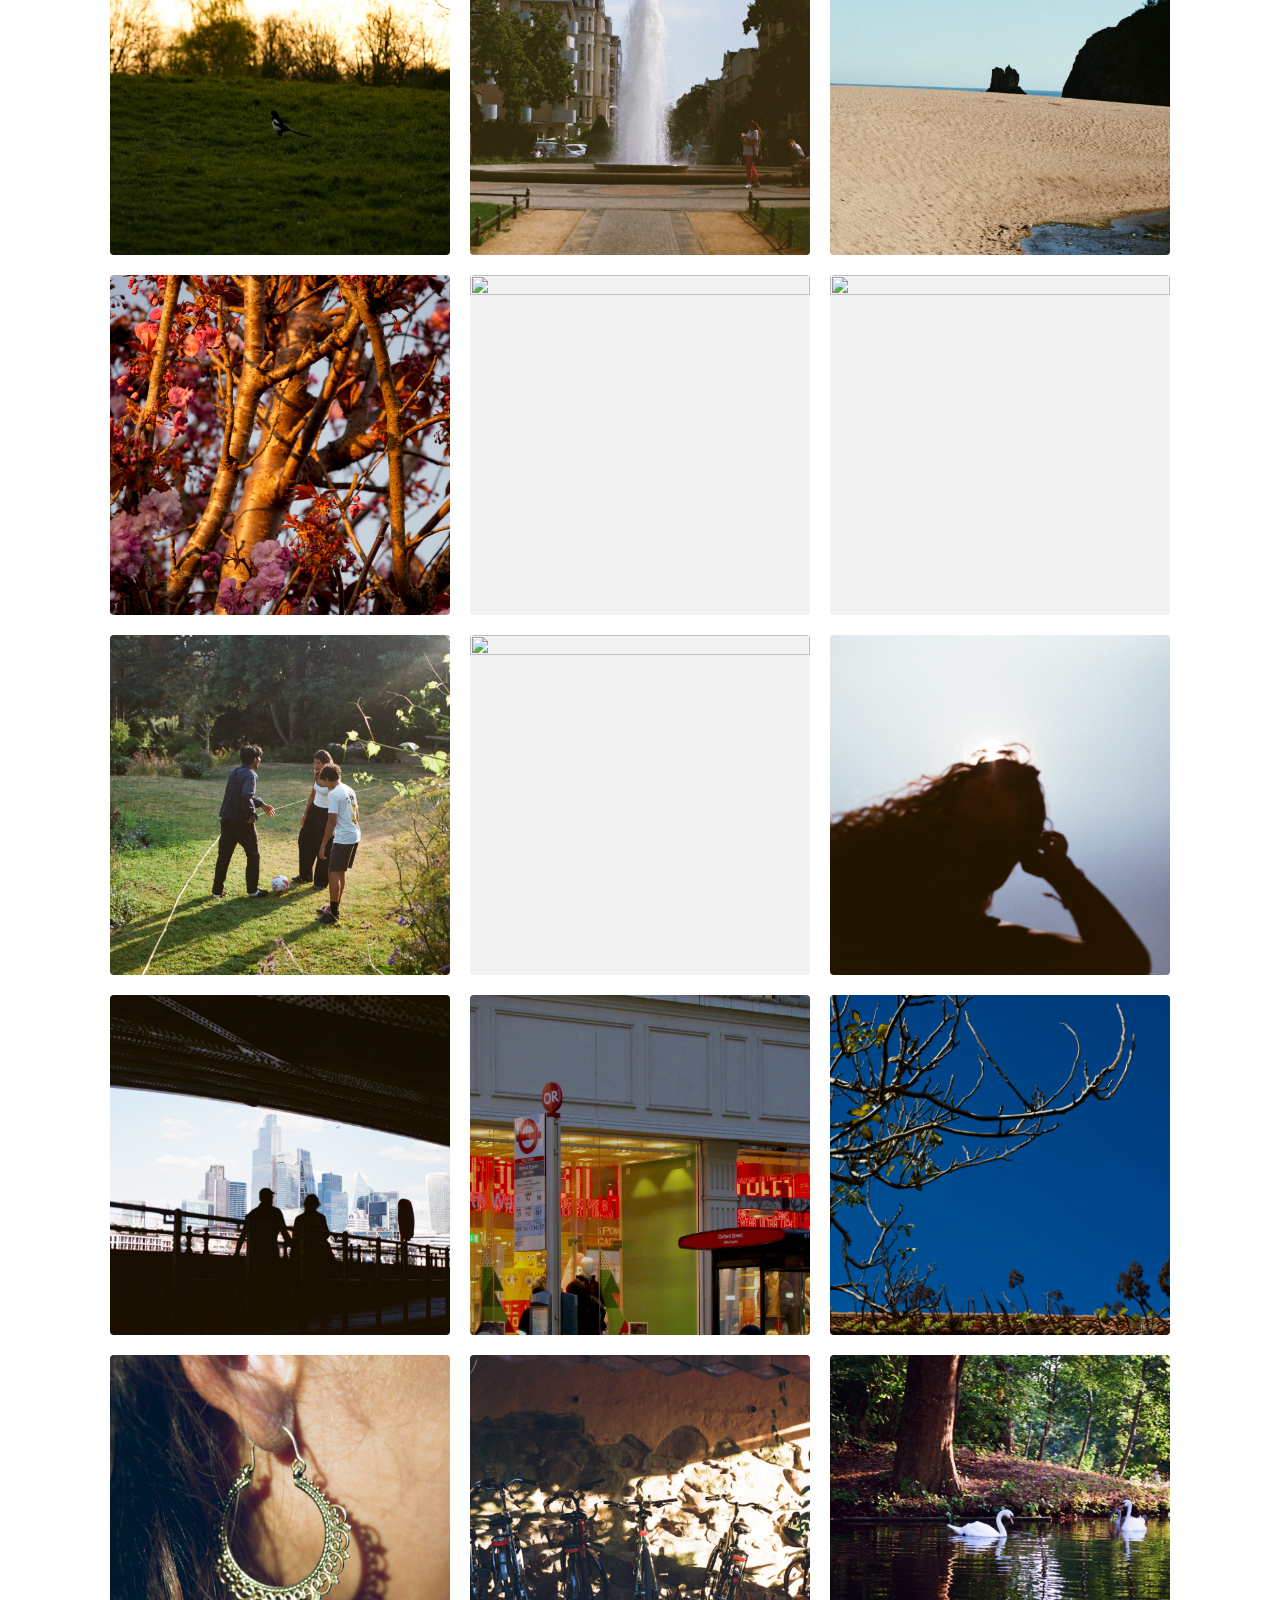
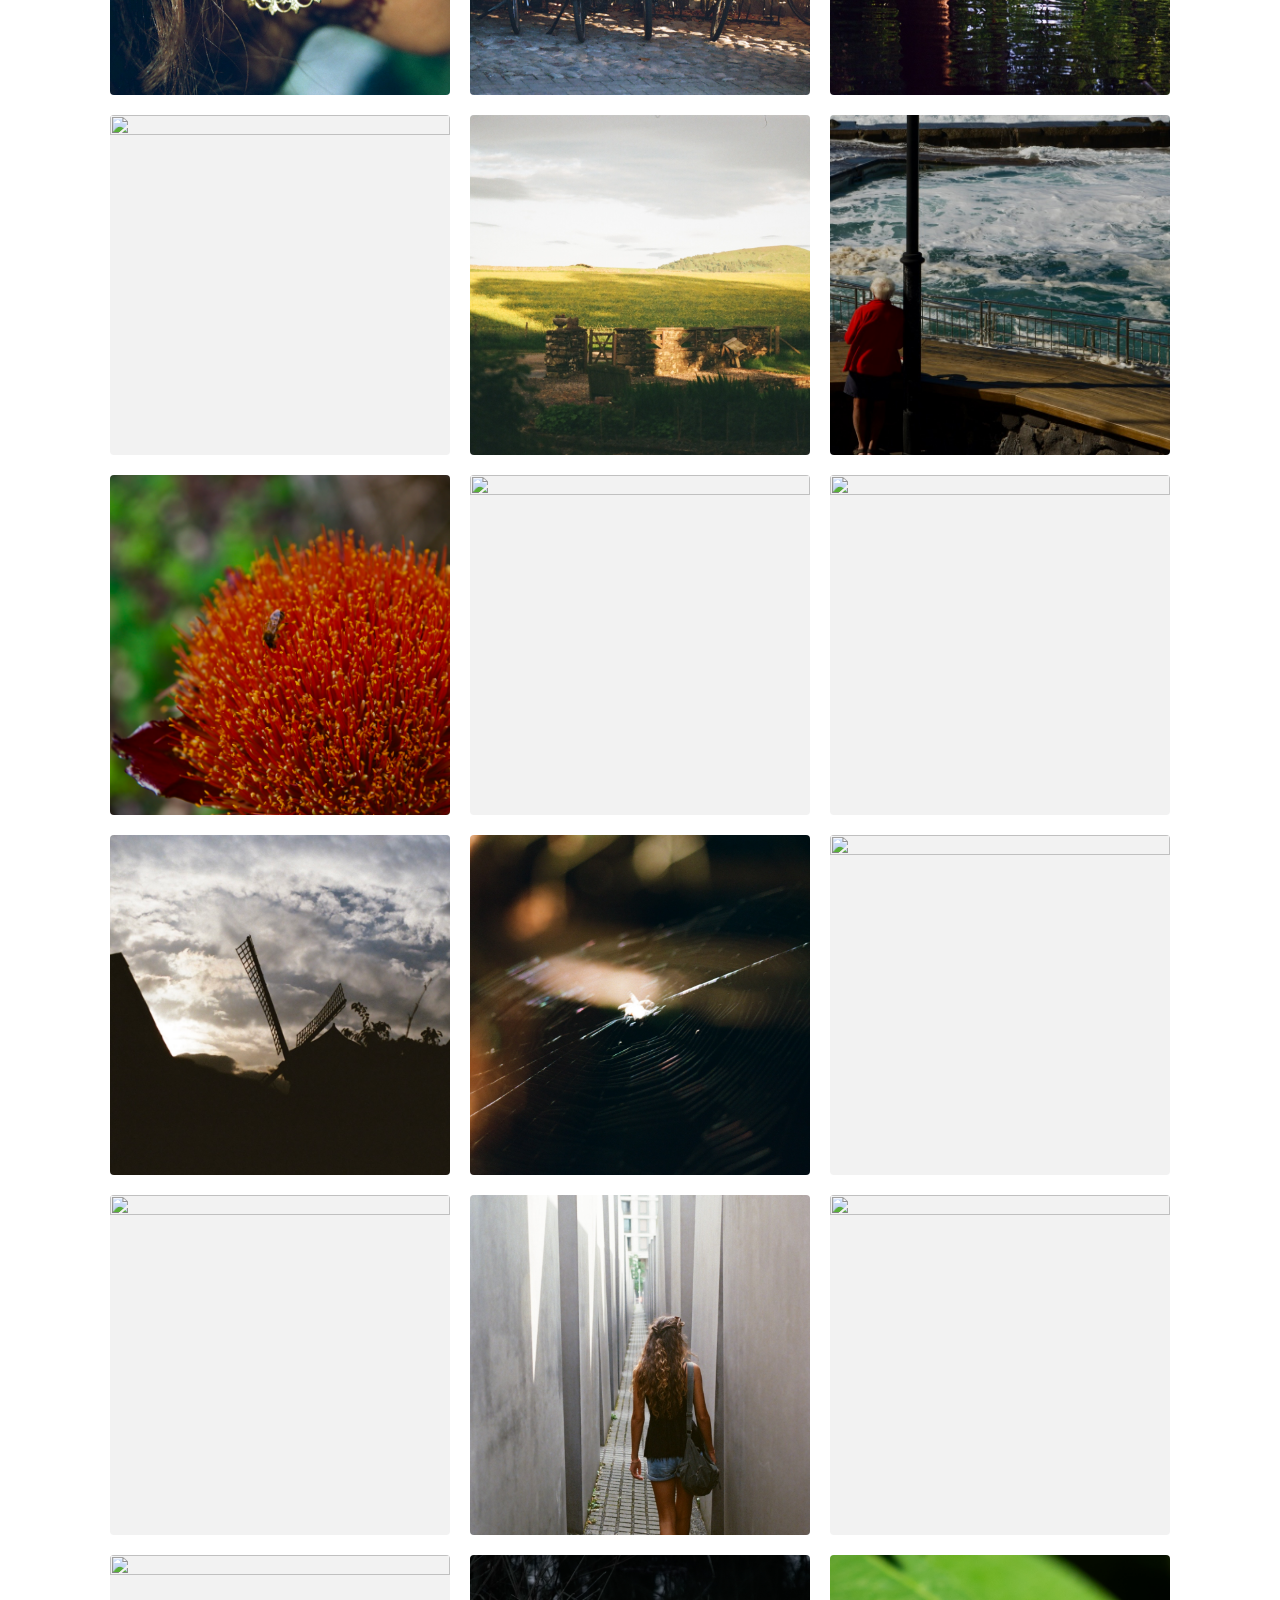
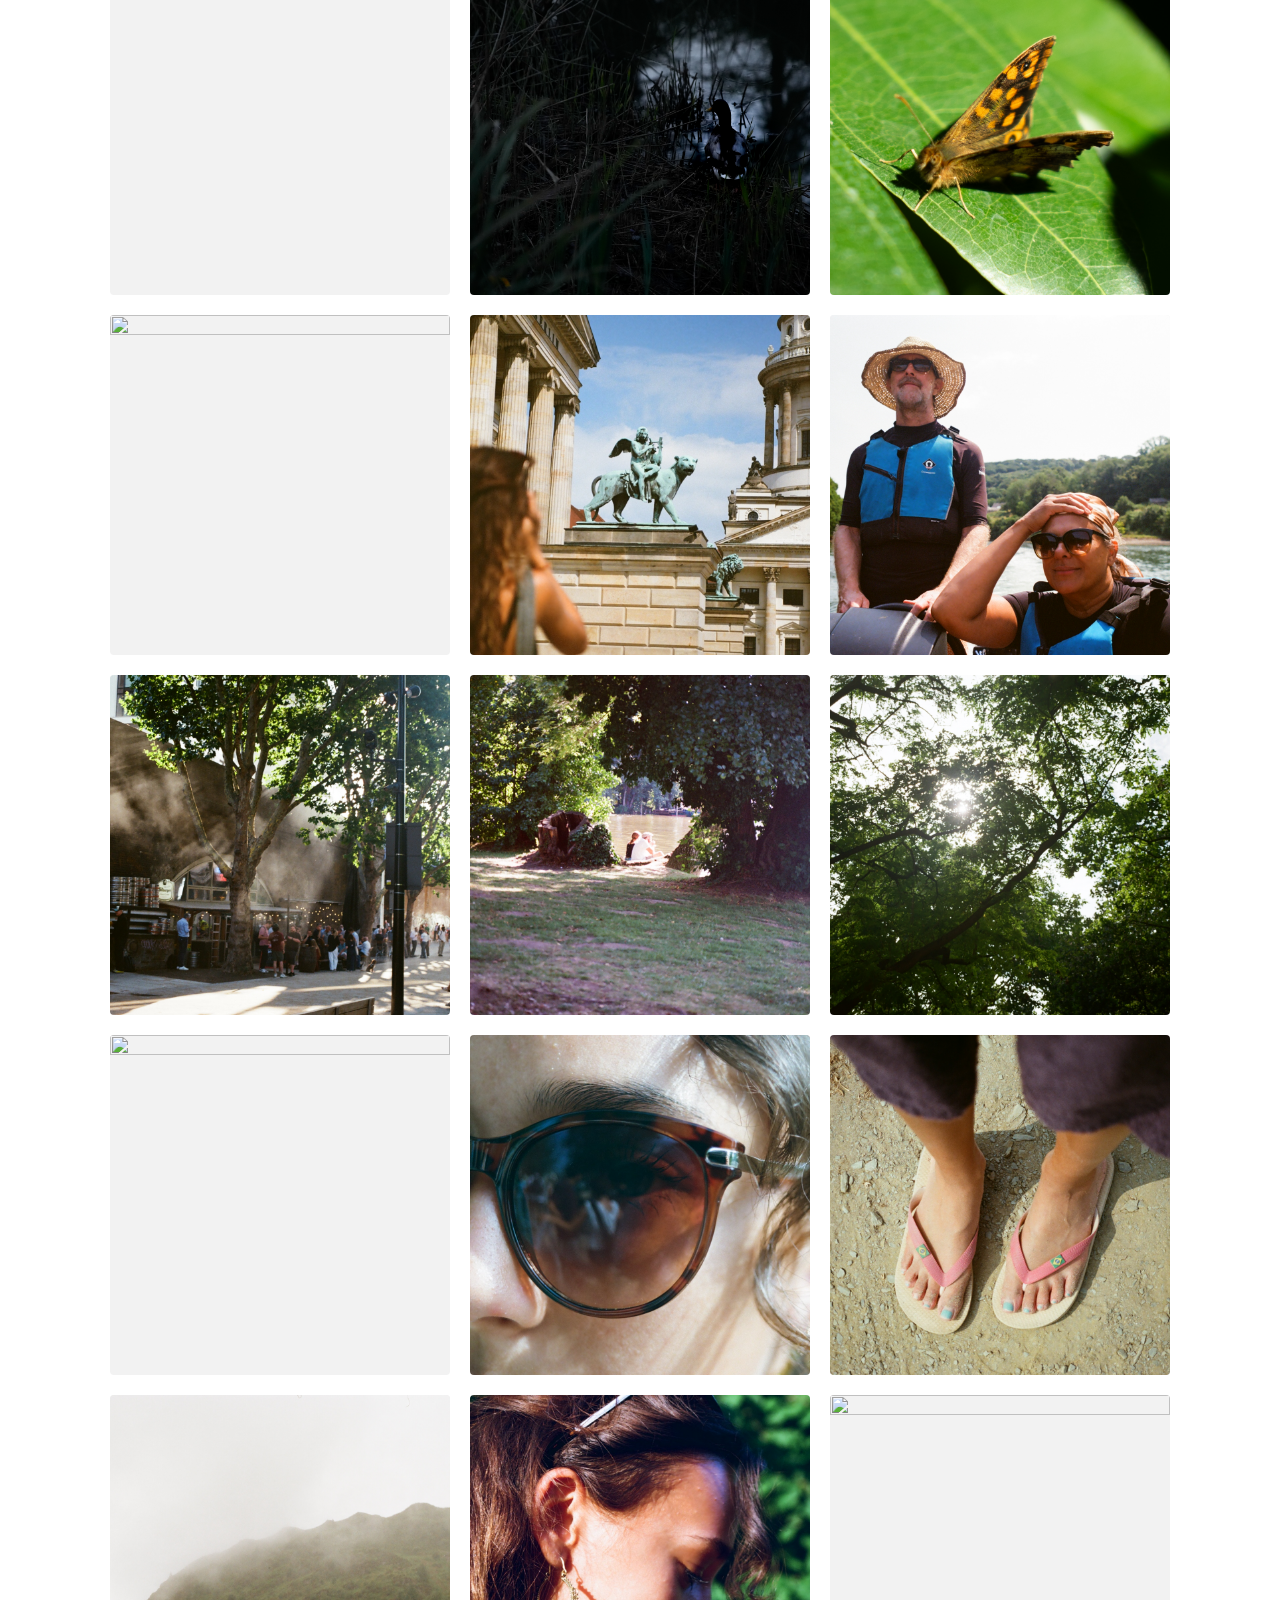
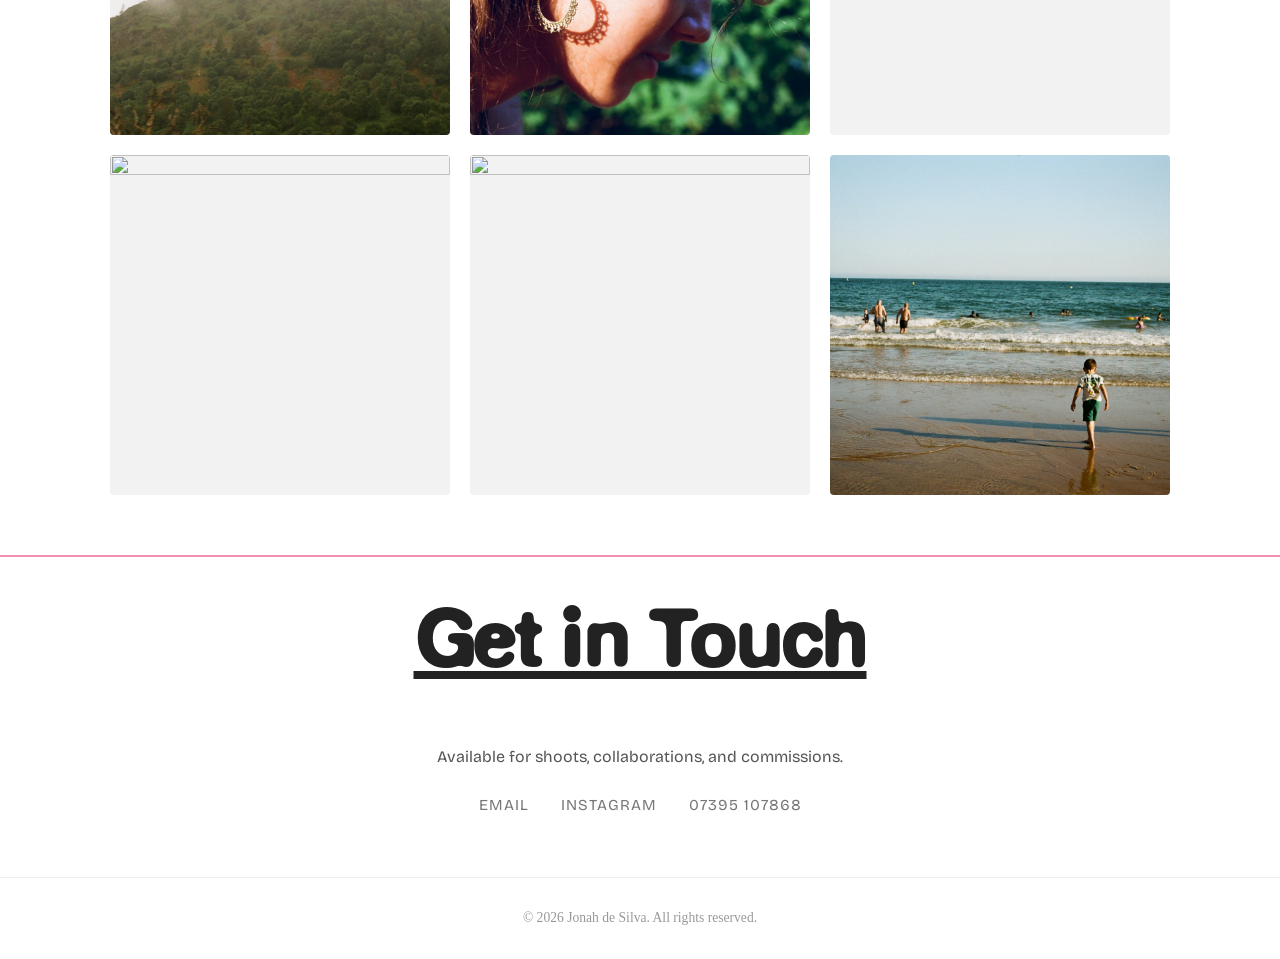
==== commit 2600683c: "changed fonts" ====
--- a/index.html
+++ b/index.html
@@ -4,7 +4,7 @@
   <meta charset="UTF-8">
   <meta name="viewport" content="width=device-width, initial-scale=1.0">
   <title>Jonah de Silva</title>
-  <link rel="icon" type="image/x-icon" href="favicon/favicon.ico">
+  <link rel="icon" type="image/x-icon" href="favicon/favicon.svg">
   <link rel="stylesheet" href="style.css">
 </head>
 <body>
--- a/style.css
+++ b/style.css
@@ -5,6 +5,10 @@
 @font-face {
   font-family: DeFonte;
   src: url(fonts/DeFonte/DeFonte_reduced_DemiGras.otf);
+}
+@font-face {
+  font-family: tan nimbus;
+  src: url(fonts/tan-nimbus.otf)
 }
 @font-face {
   font-family: IBM Plex Mono;
@@ -43,7 +47,7 @@
   font-size: 5rem;
   font-weight: 600;
   letter-spacing: 0.5px;
-  font-family: 'DeFonte';
+  font-family: 'tan nimbus';
 }
 a:link {
   color: #777777;
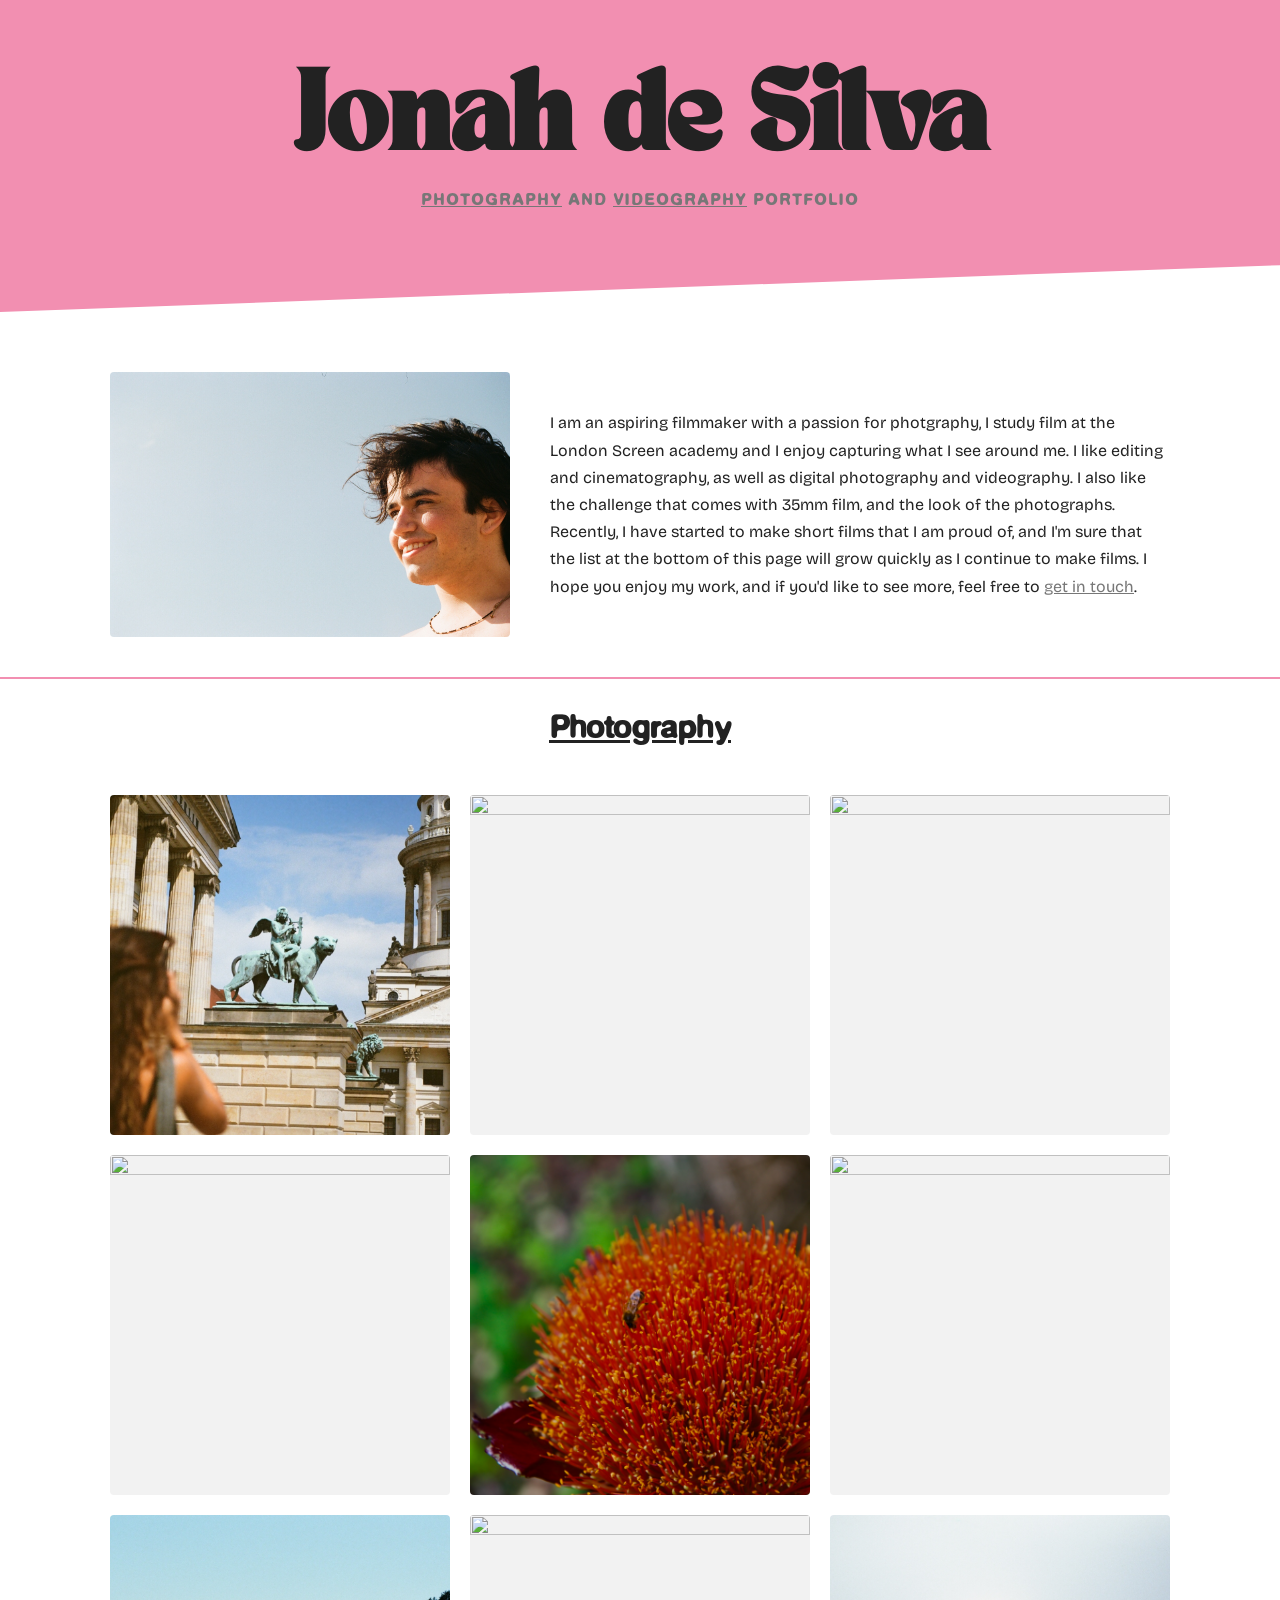
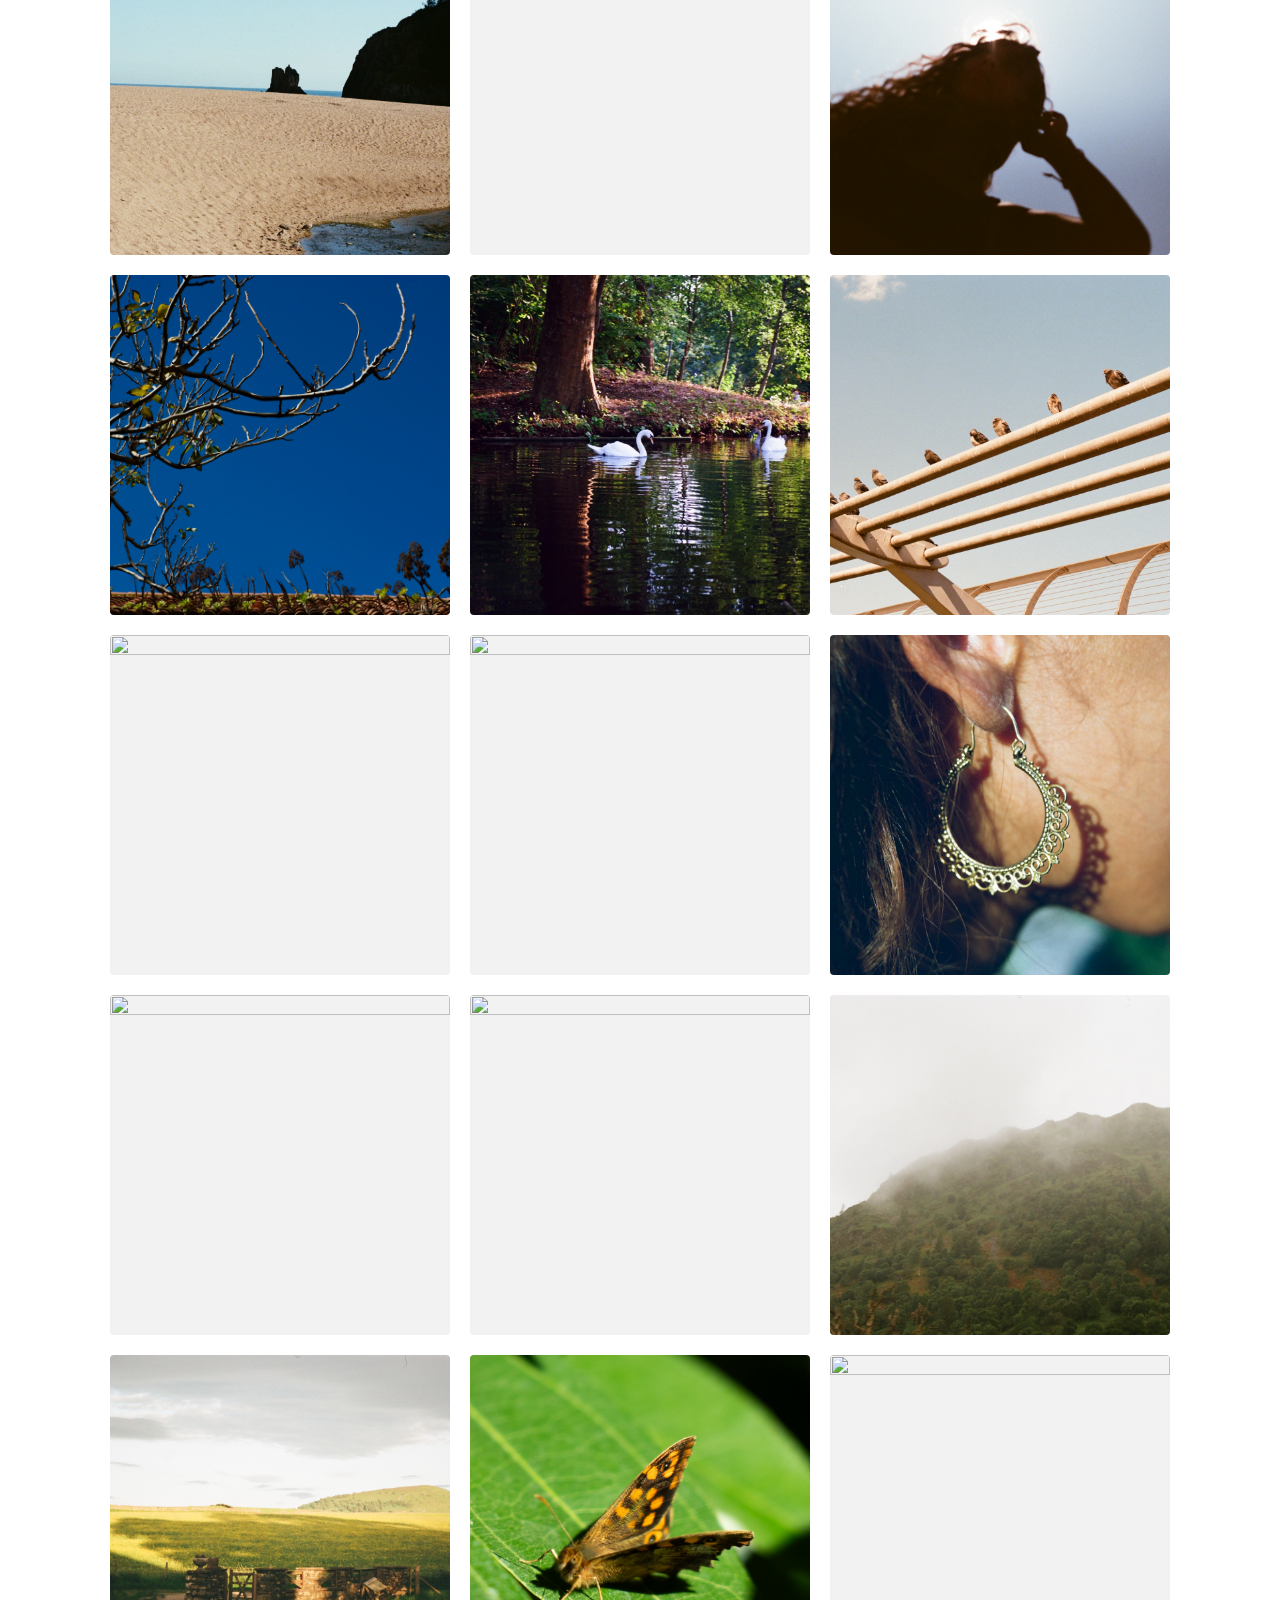
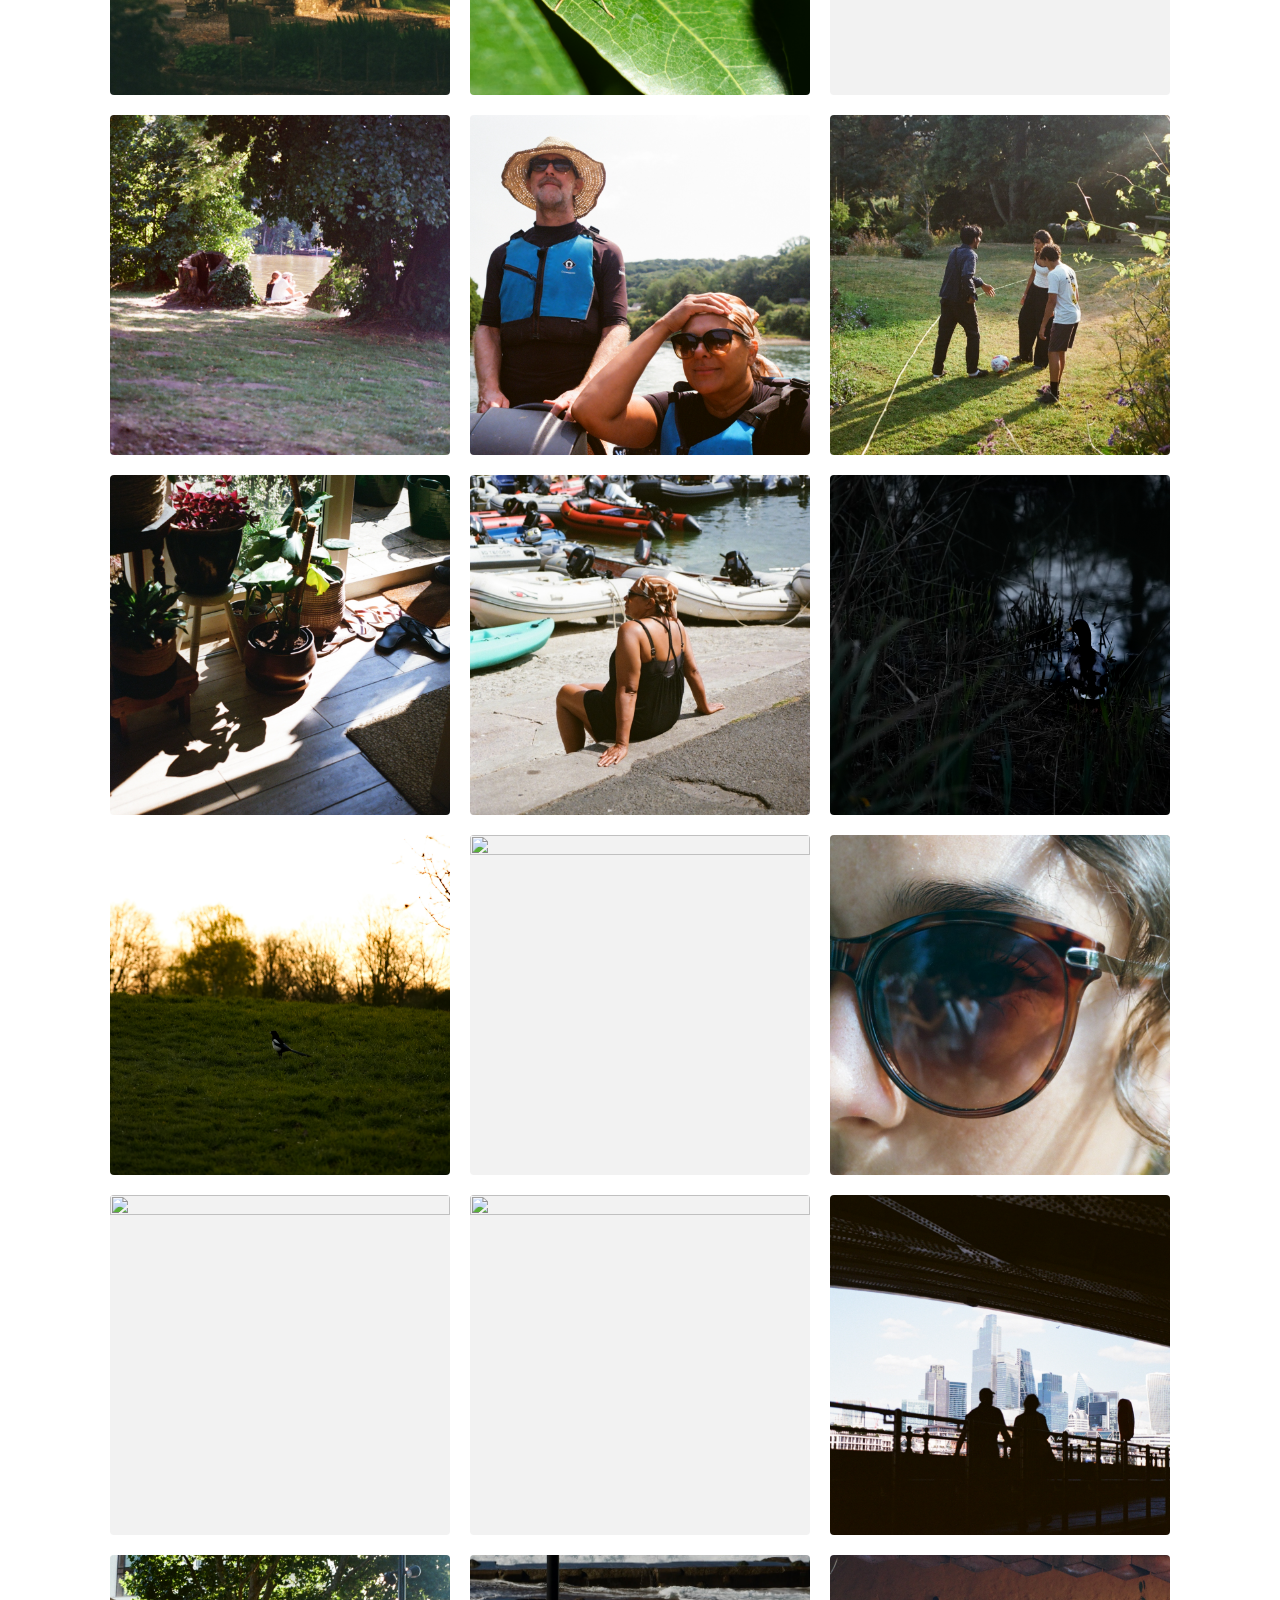
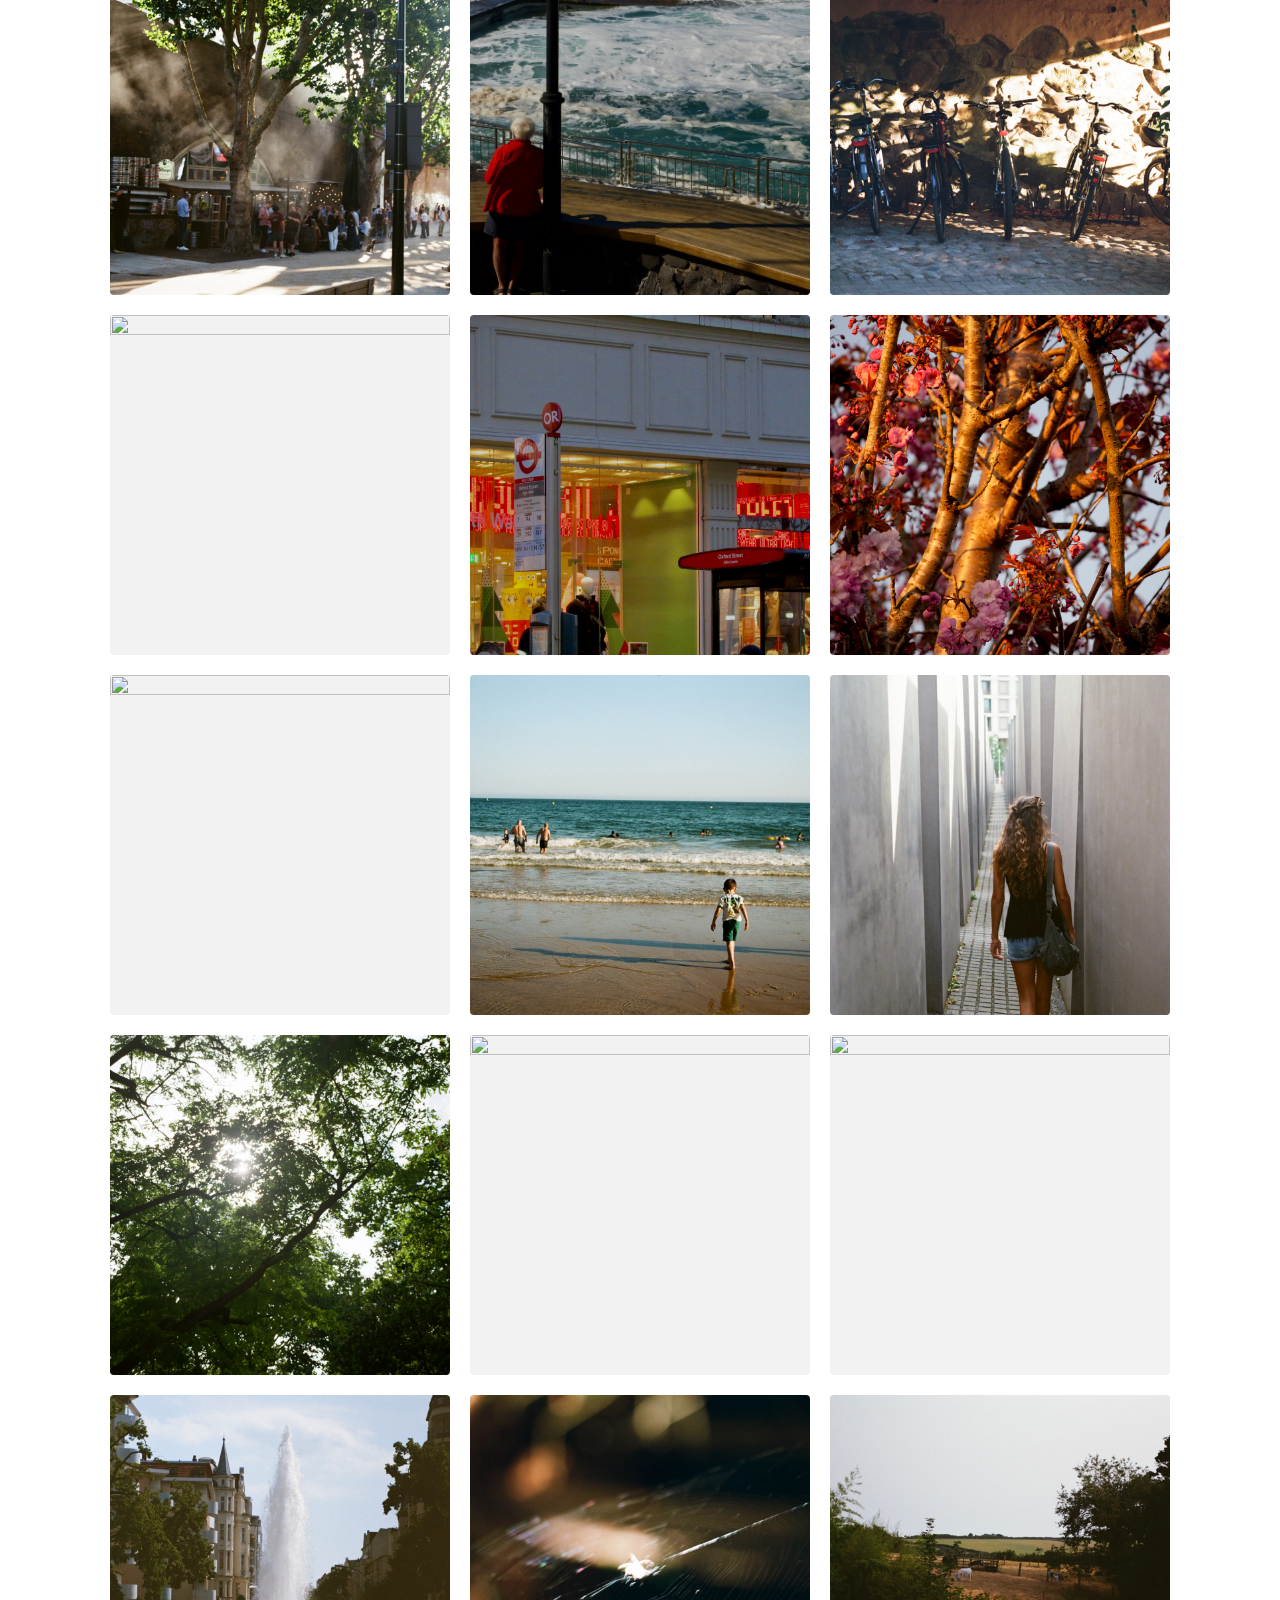
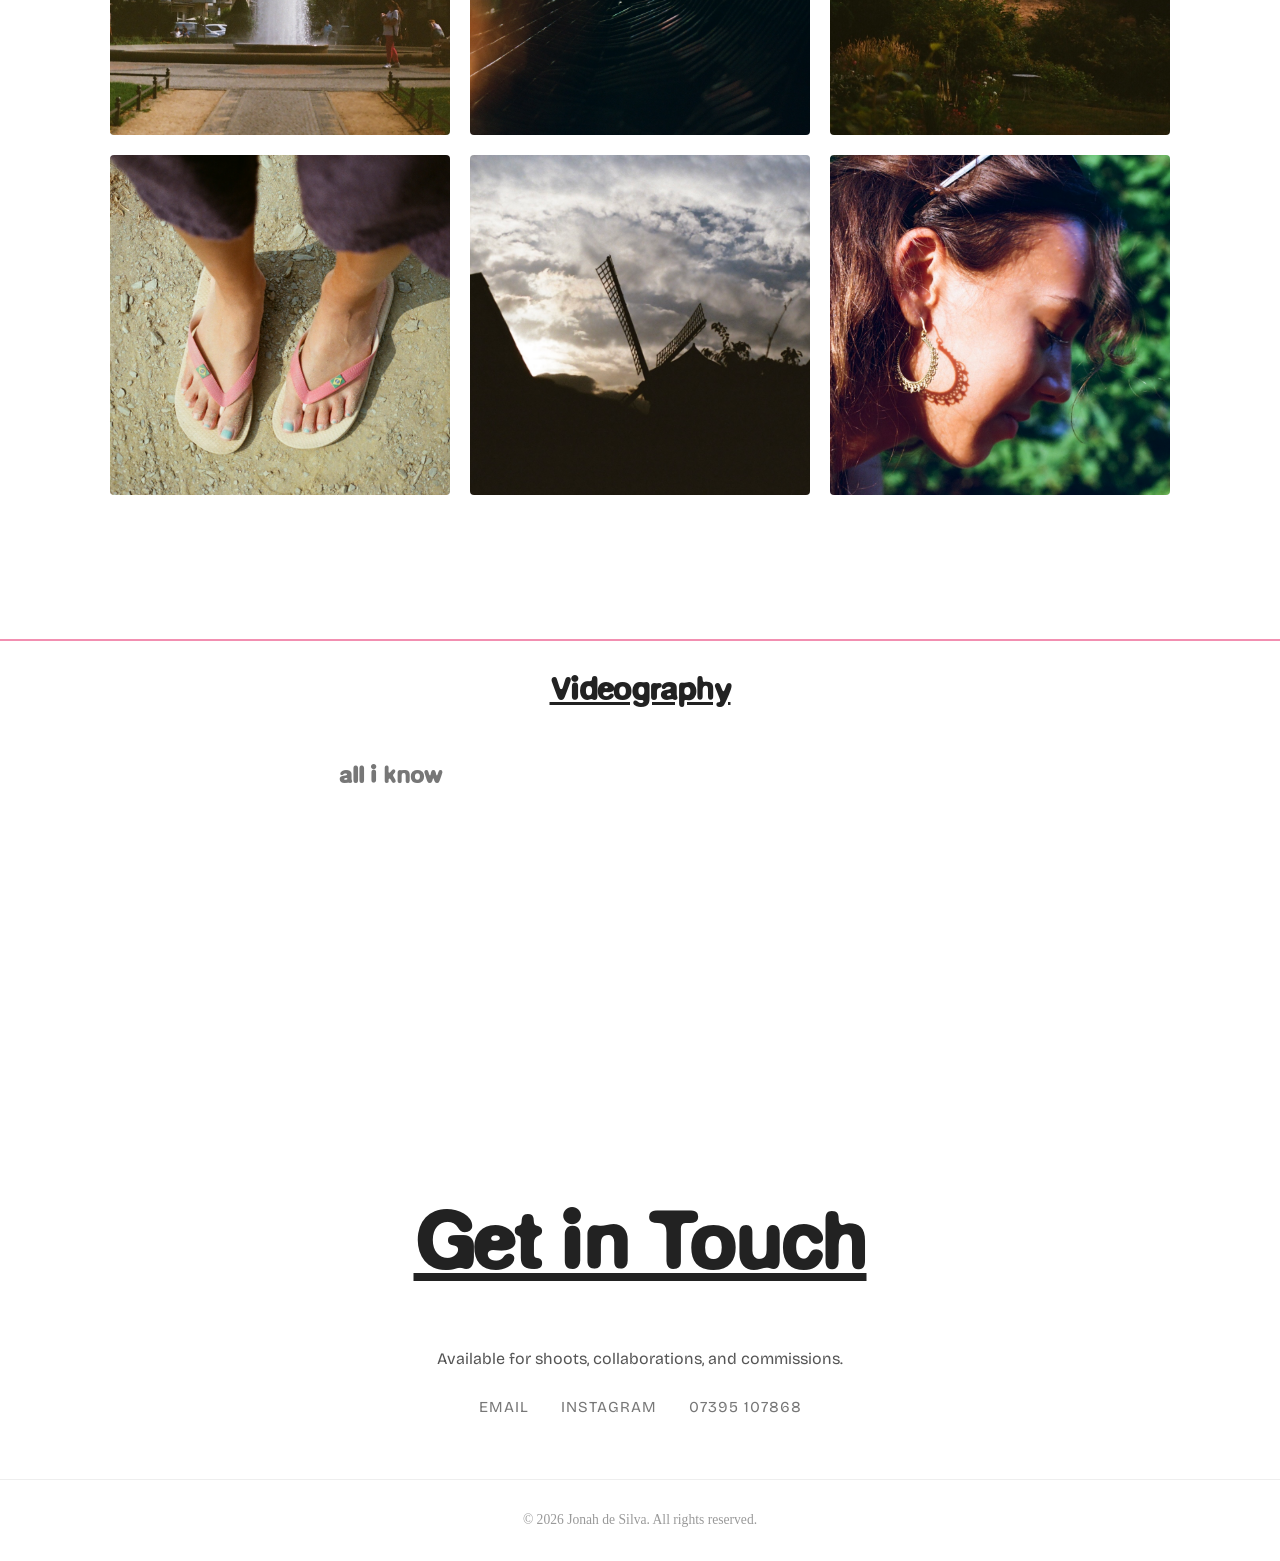
==== commit 23e4a012: "added all i know video" ====
--- a/index.html
+++ b/index.html
@@ -11,7 +11,7 @@
 
   <header class="site-header">
     <h1 class="site-title">Jonah de Silva</h1>
-    <p class="site-subtitle"><a href="#photo-gallery">Photography</a> and <a href="#video-gallery">Videography</a> (work in progress) Portfolio</p>
+    <p class="site-subtitle"><a href="#photo-gallery">Photography</a> and <a href="#video-gallery">Videography</a> Portfolio</p>
   </header>
  <section class="about-me">
   <div class="about-me-photo">
@@ -26,8 +26,21 @@
 <br>
 <h1 class="section-title">Photography</h1>
   <main class="gallery" id="photo-gallery"></main>
-<hr class="pink">
-<br>
+
+
+<main class="video-gallery" id="video-gallery"></main>
+  <hr class="pink">
+  <br>
+  <h1 class="section-title">Videography</h1>
+  <main class="video-gallery" id="video-gallery">
+ 
+        <figure class="video-item">
+            <figcaption class="video-title">all i know</figcaption>
+            <iframe width="560" height="315" src="https://www.youtube-nocookie.com/embed/7RU-tL9duPs?si=E53hawKEErIKGJo8" title="YouTube video player" frameborder="0" allow="accelerometer; autoplay; clipboard-write; encrypted-media; gyroscope; picture-in-picture; web-share" referrerpolicy="strict-origin-when-cross-origin" allowfullscreen></iframe>
+        </figure>
+ 
+</main>
+
 <h1 class="contact-header" id="contact">Get in Touch</h1>
   <div class="contact-info">
     <p>Available for shoots, collaborations, and commissions.</p>
